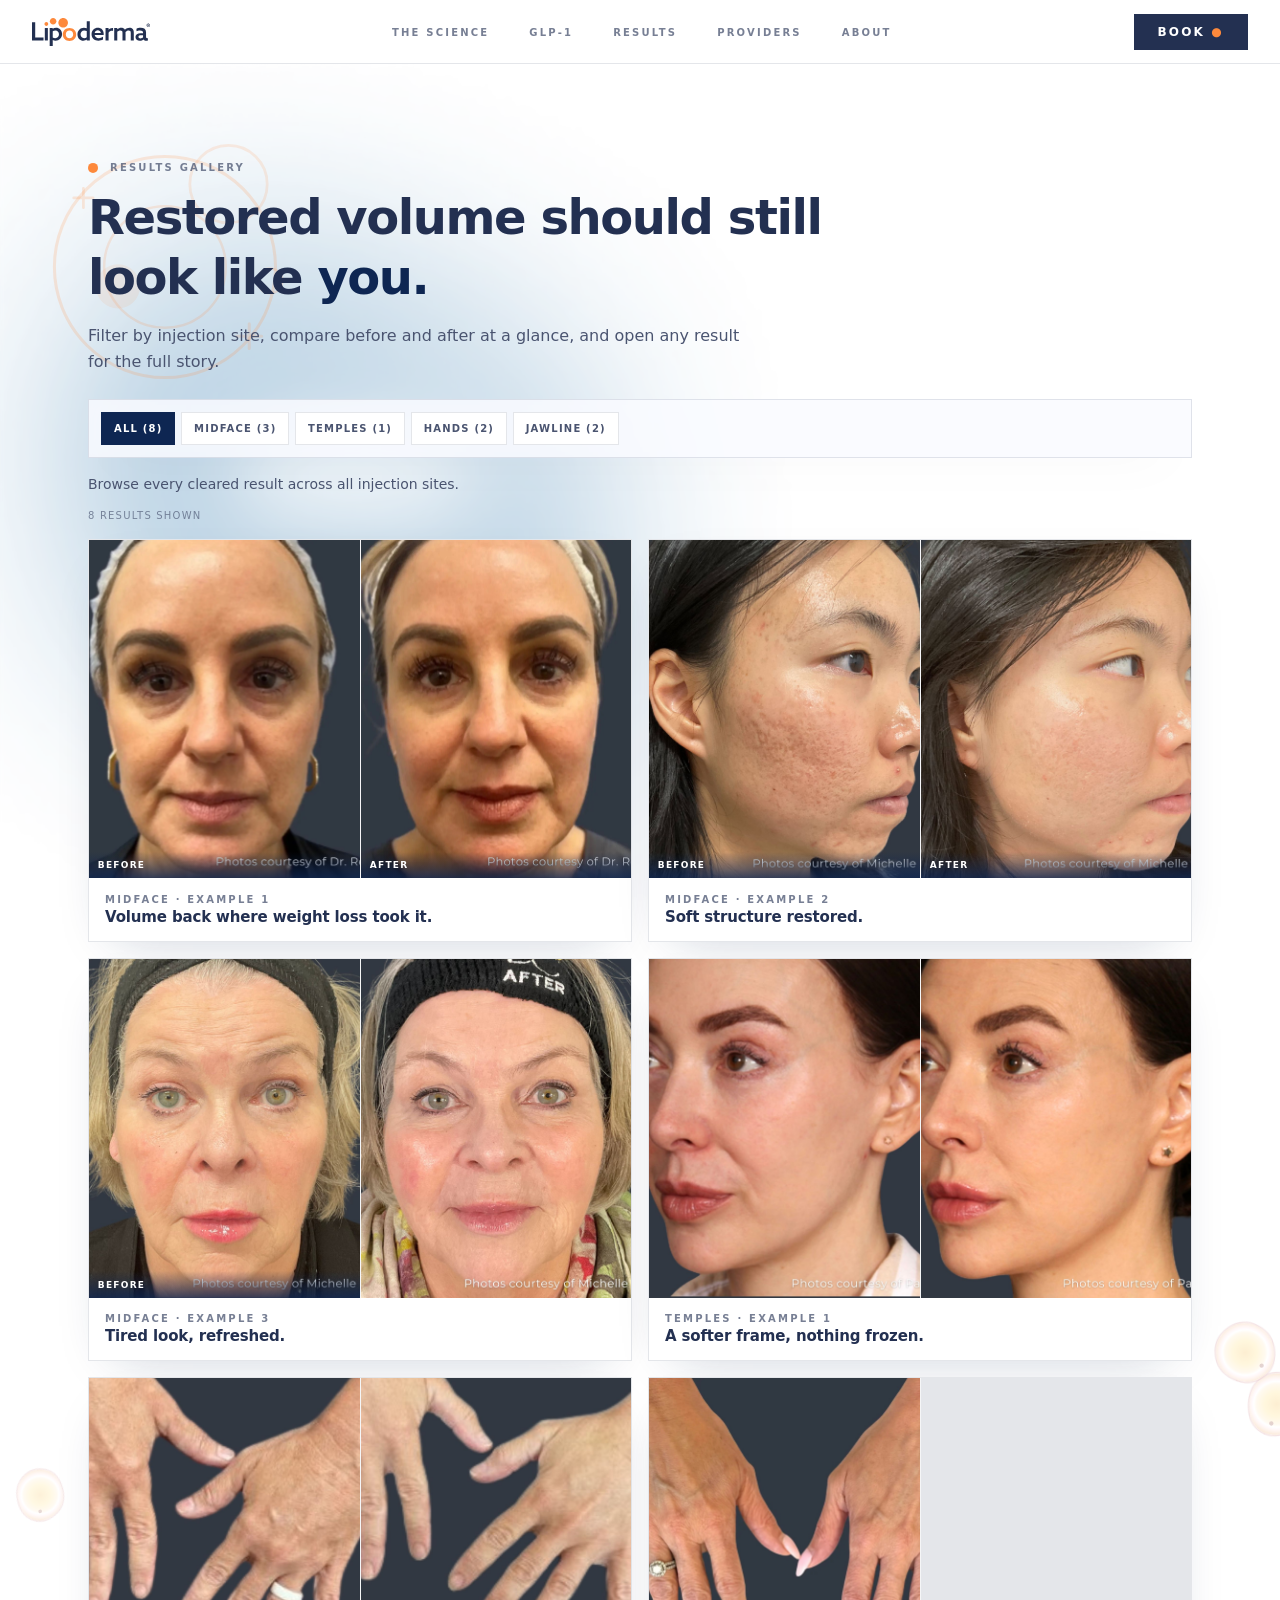
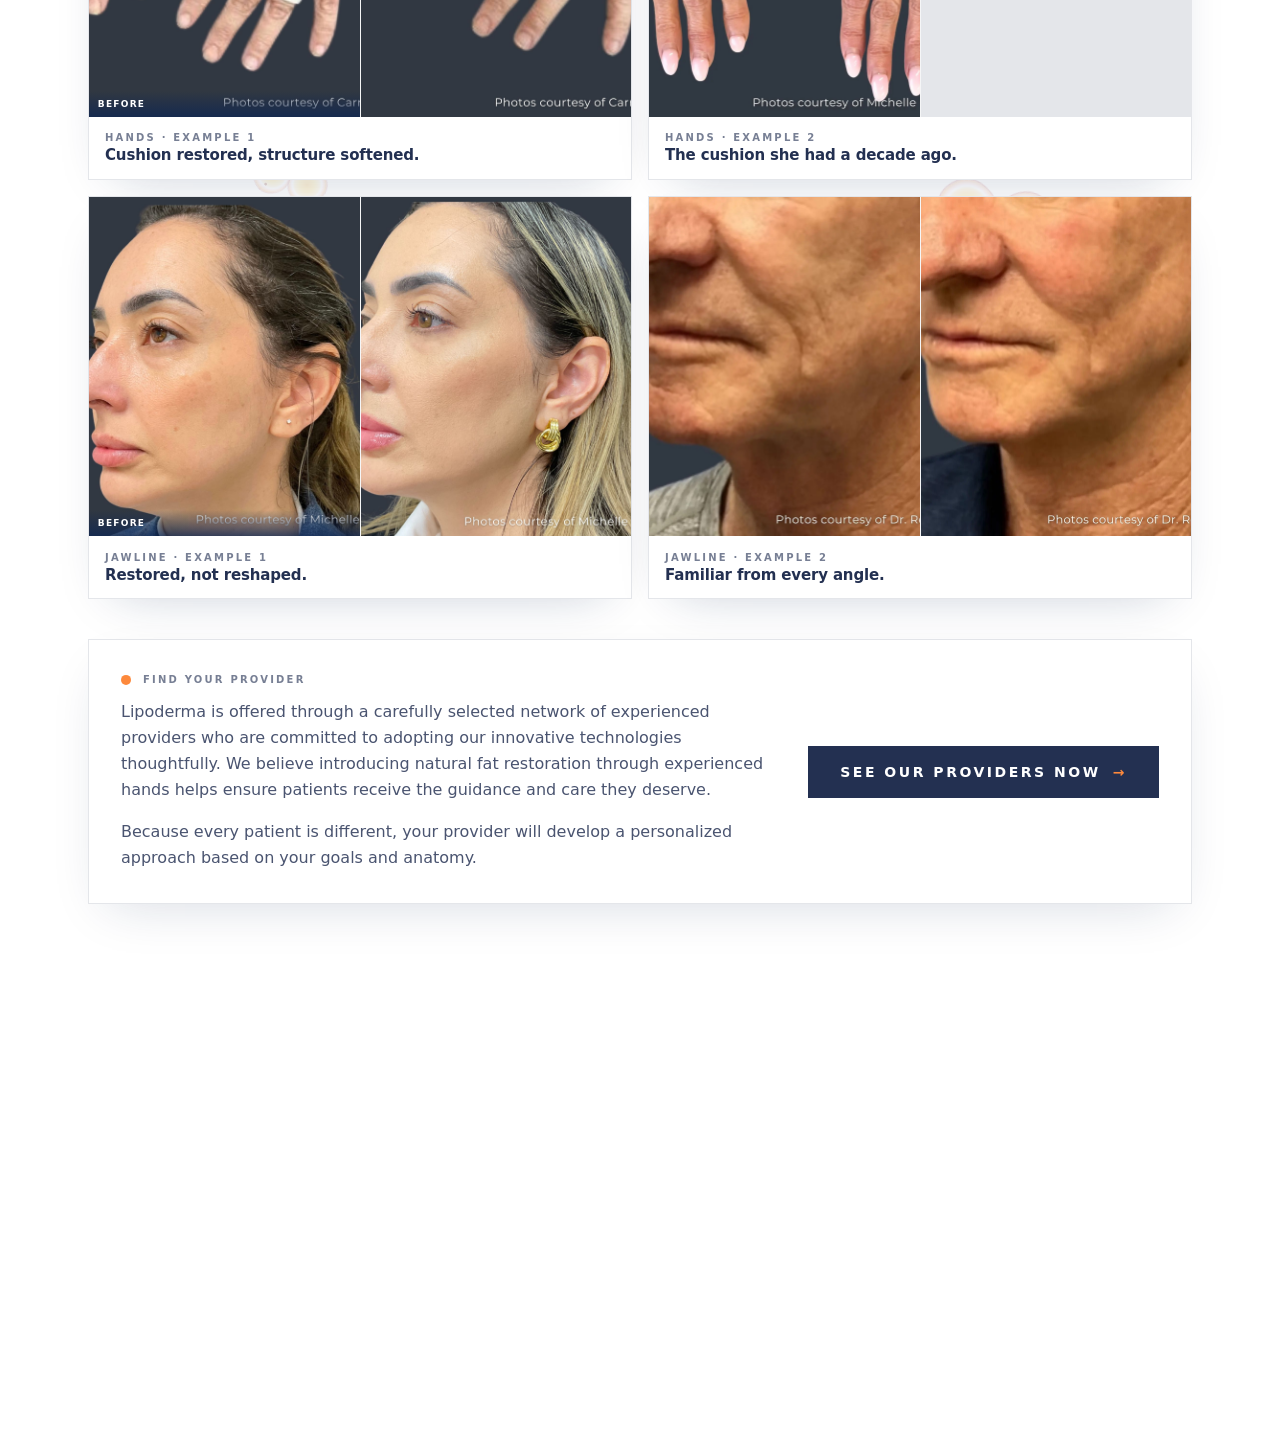
==== gallery/index.html @ d05c1b4a "Unify mobile gallery lightbox with desktop side-by-side compare. Remove leftover single-side selecti" ====
<!DOCTYPE html>
<html lang="en" class="scroll-smooth">

<head>
    <meta charSet="utf-8" />
    <meta name="viewport" content="width=device-width, initial-scale=1, interactive-widget=overlays-content" />
    <link rel="icon" href="../images/favicons/favicon-32.png" sizes="32x32" type="image/png" />
    <link rel="icon" href="../images/favicons/favicon-192.png" sizes="192x192" type="image/png" />
    <link rel="apple-touch-icon" href="../images/favicons/apple-touch-icon.png" />
    <link rel="preload" as="image" href="../images/logos/lipoderma-logo.svg" />
    <link rel="stylesheet" href="../css/styles.css?v=20260703b">
    <title>Lipoderma® Gallery | Natural Volume Restoration</title>
    <meta name="description"
        content="Browse Lipoderma before and after results by injection site—midface, temples, hands, and jawline." />
    <meta property="og:type" content="website" />
    <meta property="og:site_name" content="Lipoderma" />
    <meta property="og:title" content="Lipoderma® Gallery | Natural Volume Restoration" />
    <meta property="og:description"
        content="Browse Lipoderma before and after results by injection site—midface, temples, hands, and jawline." />
    <meta property="og:url" content="https://lipoderma.com/gallery/" />
    <meta property="og:image" content="https://lipoderma.com/images/campaign-loren.png" />
    <meta property="og:image:alt" content="Lipoderma campaign photography—natural facial restoration" />
    <meta name="twitter:card" content="summary_large_image" />
    <meta name="twitter:title" content="Lipoderma® Gallery | Natural Volume Restoration" />
    <meta name="twitter:description"
        content="Browse Lipoderma before and after results by injection site—midface, temples, hands, and jawline." />
    <meta name="twitter:image" content="https://lipoderma.com/images/campaign-loren.png" />
</head>

<body class="antialiased">
    <div class="v2-surface min-h-screen">
        <header class="site-header fixed inset-x-0 top-0 z-50 border-b hairline bg-white/80 backdrop-blur-md">
            <div class="mx-auto flex h-16 max-w-7xl items-center justify-between px-4 md:px-8"><a
                    aria-label="Lipoderma home" href="../"><img alt="Lipoderma by Britecyte" width="118" height="29"
                        src="../images/logos/lipoderma-logo.svg" /></a>
                <nav class="microtype hidden items-center gap-10 md:flex"><a href="../#why"
                        class="transition-colors hover:text-ink">The science</a><a href="../#glp1"
                        class="transition-colors hover:text-ink">GLP-1</a><a href="../#results"
                        class="transition-colors hover:text-ink">Results</a><a href="../#providers"
                        class="transition-colors hover:text-ink">Providers</a><a href="../#about"
                        class="transition-colors hover:text-ink">About</a></nav>
                <div class="flex items-center gap-3"><button type="button" data-scroll-providers
                        class="bg-ink px-6 py-2.5 text-xs font-semibold uppercase tracking-[0.18em] text-white transition-colors hover:bg-bronze">Book<span
                            class="text-flame"> ●</span></button><button type="button"
                        class="flex h-10 w-10 items-center justify-center p-1 text-ink md:hidden"
                        aria-label="Toggle menu" aria-expanded="false" data-menu-toggle><svg width="24" height="24"
                            viewBox="0 0 24 24" fill="none" stroke="currentColor" stroke-width="1.5">
                            <path class="menu-icon-path" d="M4 6h16M4 12h16M4 18h16" />
                        </svg></button></div>
            </div>
            <nav class="microtype site-header-mobile-nav flex flex-col items-center gap-6 border-t hairline bg-white/95 px-4 py-6 backdrop-blur-md md:hidden"
                data-mobile-nav aria-label="Mobile"><a href="../#why" class="transition-colors hover:text-ink">The
                    science</a><a href="../#glp1" class="transition-colors hover:text-ink">GLP-1</a><a href="../#results"
                    class="transition-colors hover:text-ink">Results</a><a href="../#providers"
                    class="transition-colors hover:text-ink">Providers</a><a href="../#about"
                    class="transition-colors hover:text-ink">About</a></nav>
        </header>
        <main class="site-main">
            <section class="gallery-page-section relative overflow-hidden bg-white py-18 md:py-24"><svg aria-hidden="true"
                    class="pointer-events-none absolute z-0 text-flame/[0.18] left-6 top-10 h-[min(46vw,19rem)] w-[min(46vw,19rem)]"
                    viewBox="0 0 220 220" fill="none">
                    <circle cx="102" cy="118" r="80" stroke="currentColor" stroke-width="2.2"></circle>
                    <circle cx="102" cy="118" r="44" stroke="currentColor" stroke-width="1.8" opacity="0.88"></circle>
                    <circle cx="68" cy="132" r="16" fill="currentColor" opacity="0.5"></circle>
                    <circle cx="148" cy="58" r="28" stroke="currentColor" stroke-width="2" opacity="0.78"></circle>
                    <path d="M36 68h14M43 61v14" stroke="currentColor" stroke-width="2" stroke-linecap="round"></path>
                    <path d="M154 168h18M163 159v18" stroke="currentColor" stroke-width="2.2" stroke-linecap="round"
                        opacity="0.9"></path>
                    <circle cx="178" cy="128" r="9" stroke="currentColor" stroke-width="1.8" opacity="0.9"></circle>
                </svg>
                <div class="relative z-[1] mx-auto max-w-6xl px-6">
                    <div class="gallery-page-intro">
                        <div>
                            <p class="microtype mb-3"><span
                                    class="mr-3 inline-block h-2.5 w-2.5 rounded-full bg-flame align-middle"></span>Results
                                gallery</p>
                            <h1 class="font-display text-4xl leading-tight md:text-5xl">Restored volume should still
                                look like <span class="text-bronze-deep">you.</span></h1>
                            <p class="mt-4 max-w-2xl leading-relaxed text-ink-soft">Filter by injection site, compare
                                before and after at a glance, and open any result for the full story.</p>
                        </div>
                    </div>
                    <div data-results-gallery class="results-gallery mt-8" aria-label="Lipoderma results gallery">
                        <p class="microtype text-ink-soft/70">Loading results…</p>
                    </div>
                    <div
                        class="mt-10 grid gap-6 border hairline bg-white p-5 shadow-lift md:grid-cols-[1.15fr_auto] md:items-center md:p-8">
                        <div>
                            <p class="microtype mb-3"><span
                                    class="mr-3 inline-block h-2.5 w-2.5 rounded-full bg-flame align-middle"></span>Find
                                your provider</p>
                            <p class="max-w-2xl leading-relaxed text-ink-soft">Lipoderma is offered through a carefully
                                selected network of experienced providers who are committed to adopting our innovative
                                technologies thoughtfully. We believe introducing natural fat restoration through
                                experienced hands helps ensure patients receive the guidance and care they deserve.</p>
                            <p class="max-w-2xl leading-relaxed text-ink-soft mt-4">Because every patient is different,
                                your provider will develop a personalized approach based on your goals and anatomy.</p>
                        </div>
                        <button type="button" data-scroll-providers
                            class="group w-full bg-ink px-8 py-4 text-center text-sm font-semibold uppercase tracking-[0.18em] text-white transition-colors hover:bg-bronze md:w-auto md:whitespace-nowrap">See
                            our providers now<span
                                class="ml-3 inline-block text-flame transition-transform duration-300 group-hover:translate-x-1">→</span></button>
                    </div>
                </div>
            </section>
        </main>
        <footer class="relative border-t hairline bg-white pb-14 pt-18">
            <div class="footer-shell mx-auto max-w-6xl px-6">
                <div class="footer-intro">
                    <p class="footer-headline font-display text-2xl md:text-3xl">The right result is personal.</p>
                    <div class="footer-intro-sub">
                        <p class="footer-headline-accent font-display text-2xl text-bronze-deep md:text-3xl">Connect with a provider today.</p>
                        <p class="microtype footer-tagline">An injectable adipose matrix by Britecyte. Fat for fat—nothing synthetic about it.</p>
                    </div>
                </div>
                <div class="footer-meta">
                    <div class="footer-meta-col">
                        <img alt="Lipoderma by Britecyte" loading="lazy" width="118" height="29" class="h-7 w-auto"
                            src="../images/logos/lipoderma-logo.svg" />
                        <div class="footer-meta-link-groups">
                            <div class="footer-meta-links">
                                <p class="microtype">For patients</p>
                                <a href="https://lipoderma.com" class="footer-meta-link">lipoderma.com</a>
                            </div>
                            <div class="footer-meta-links">
                                <p class="microtype">For clinicians</p>
                                <a href="https://launchpad.lipoderma.com"
                                    class="footer-meta-link">launchpad.lipoderma.com</a>
                            </div>
                        </div>
                    </div>
                    <div class="footer-meta-col">
                        <a href="https://britecyte.com" class="inline-block transition-opacity hover:opacity-80"
                            aria-label="Britecyte"><img alt="Britecyte" loading="lazy" width="1593" height="509"
                                class="h-7 w-auto md:h-8" src="../images/logos/britecyte-logo.png" /></a>
                        <div class="footer-meta-link-groups">
                            <div class="footer-meta-links">
                                <p class="microtype">Our company</p>
                                <a href="https://britecyte.com" class="footer-meta-link">britecyte.com</a>
                            </div>
                        </div>
                    </div>
                    <div class="footer-meta-col">
                        <div class="flex h-7 items-center md:h-8">
                            <p class="font-display text-xl text-ink">Explore</p>
                        </div>
                        <div class="footer-meta-link-groups">
                            <div class="footer-meta-links">
                                <a href="../" class="footer-meta-link">Home</a>
                                <a href="../science/" class="footer-meta-link">The science</a>
                                <a href="../gallery/" class="footer-meta-link">Gallery</a>
                                <a href="../#providers" class="footer-meta-link">Providers</a>
                                <a href="../#about" class="footer-meta-link">About</a>
                            </div>
                        </div>
                    </div>
                </div>
            </div>
        </footer>
    </div>
    <script type="module" src="../js/main.js?v=20260703b"></script>
</body>

</html>
---- css/styles.css ----
@font-face {
    font-family: Plus Jakarta Sans;
    font-style: normal;
    font-weight: 200 800;
    font-display: swap;
    src: url(../fonts/0b1dc8ddaa74ba49-s.0e__wj8580tc5.woff2) format("woff2");
    unicode-range: U+460-52F, U+1C80-1C8A, U+20B4, U+2DE0-2DFF, U+A640-A69F, U+FE2E-FE2F
}

@font-face {
    font-family: Plus Jakarta Sans;
    font-style: normal;
    font-weight: 200 800;
    font-display: swap;
    src: url(../fonts/e629b5bc06499d58-s.10u7vx61f1ie7.woff2) format("woff2");
    unicode-range: U+102-103, U+110-111, U+128-129, U+168-169, U+1A0-1A1, U+1AF-1B0, U+300-301, U+303-304, U+308-309, U+323, U+329, U+1EA0-1EF9, U+20AB
}

@font-face {
    font-family: Plus Jakarta Sans;
    font-style: normal;
    font-weight: 200 800;
    font-display: swap;
    src: url(../fonts/1a099d89ee94ee96-s.35a5cae5tspm2.woff2) format("woff2");
    unicode-range: U+100-2BA, U+2BD-2C5, U+2C7-2CC, U+2CE-2D7, U+2DD-2FF, U+304, U+308, U+329, U+1D00-1DBF, U+1E00-1E9F, U+1EF2-1EFF, U+2020, U+20A0-20AB, U+20AD-20C0, U+2113, U+2C60-2C7F, U+A720-A7FF
}

@font-face {
    font-family: Plus Jakarta Sans;
    font-style: normal;
    font-weight: 200 800;
    font-display: swap;
    src: url(../fonts/fba5a26ea33df6a3-s.p.18rizl4rsrl42.woff2) format("woff2");
    unicode-range: U+??, U+131, U+152-153, U+2BB-2BC, U+2C6, U+2DA, U+2DC, U+304, U+308, U+329, U+2000-206F, U+20AC, U+2122, U+2191, U+2193, U+2212, U+2215, U+FEFF, U+FFFD
}

@font-face {
    font-family: Plus Jakarta Sans Fallback;
    src: local(Arial);
    ascent-override: 98.88%;
    descent-override: 21.15%;
    line-gap-override: 0.0%;
    size-adjust: 104.98%
}

.plus_jakarta_sans_6cbc0d5f-module__dx4leq__className {
    font-family: Plus Jakarta Sans, Plus Jakarta Sans Fallback;
    font-style: normal
}

.plus_jakarta_sans_6cbc0d5f-module__dx4leq__variable {
    --font-jakarta: "Plus Jakarta Sans", "Plus Jakarta Sans Fallback"
}

@layer properties {
    @supports (((-webkit-hyphens:none)) and (not (margin-trim:inline))) or ((-moz-orient:inline) and (not (color:rgb(from red r g b)))) {

        *,
        ::backdrop,
        :after,
        :before {
            --tw-translate-x: 0;
            --tw-translate-y: 0;
            --tw-translate-z: 0;
            --tw-rotate-x: initial;
            --tw-rotate-y: initial;
            --tw-rotate-z: initial;
            --tw-skew-x: initial;
            --tw-skew-y: initial;
            --tw-divide-y-reverse: 0;
            --tw-border-style: solid;
            --tw-gradient-position: initial;
            --tw-gradient-from: #0000;
            --tw-gradient-via: #0000;
            --tw-gradient-to: #0000;
            --tw-gradient-stops: initial;
            --tw-gradient-via-stops: initial;
            --tw-gradient-from-position: 0%;
            --tw-gradient-via-position: 50%;
            --tw-gradient-to-position: 100%;
            --tw-leading: initial;
            --tw-font-weight: initial;
            --tw-tracking: initial;
            --tw-shadow: 0 0 #0000;
            --tw-shadow-color: initial;
            --tw-shadow-alpha: 100%;
            --tw-inset-shadow: 0 0 #0000;
            --tw-inset-shadow-color: initial;
            --tw-inset-shadow-alpha: 100%;
            --tw-ring-color: initial;
            --tw-ring-shadow: 0 0 #0000;
            --tw-inset-ring-color: initial;
            --tw-inset-ring-shadow: 0 0 #0000;
            --tw-ring-inset: initial;
            --tw-ring-offset-width: 0px;
            --tw-ring-offset-color: #fff;
            --tw-ring-offset-shadow: 0 0 #0000;
            --tw-blur: initial;
            --tw-brightness: initial;
            --tw-contrast: initial;
            --tw-grayscale: initial;
            --tw-hue-rotate: initial;
            --tw-invert: initial;
            --tw-opacity: initial;
            --tw-saturate: initial;
            --tw-sepia: initial;
            --tw-drop-shadow: initial;
            --tw-drop-shadow-color: initial;
            --tw-drop-shadow-alpha: 100%;
            --tw-drop-shadow-size: initial;
            --tw-backdrop-blur: initial;
            --tw-backdrop-brightness: initial;
            --tw-backdrop-contrast: initial;
            --tw-backdrop-grayscale: initial;
            --tw-backdrop-hue-rotate: initial;
            --tw-backdrop-invert: initial;
            --tw-backdrop-opacity: initial;
            --tw-backdrop-saturate: initial;
            --tw-backdrop-sepia: initial;
            --tw-duration: initial
        }
    }
}

@layer theme {

    :host,
    :root {
        --font-sans: var(--font-jakarta);
        --font-mono: ui-monospace, SFMono-Regular, Menlo, Monaco, Consolas, "Liberation Mono", "Courier New", monospace;
        --color-black: #000;
        --color-white: #fff;
        --spacing: .25rem;
        --container-xs: 20rem;
        --container-sm: 24rem;
        --container-md: 28rem;
        --container-xl: 36rem;
        --container-2xl: 42rem;
        --container-3xl: 48rem;
        --container-4xl: 56rem;
        --container-6xl: 72rem;
        --container-7xl: 80rem;
        --text-xs: .75rem;
        --text-xs--line-height: calc(1 / .75);
        --text-sm: .875rem;
        --text-sm--line-height: calc(1.25 / .875);
        --text-base: 1rem;
        --text-base--line-height: calc(1.5 / 1);
        --text-lg: 1.125rem;
        --text-lg--line-height: calc(1.75 / 1.125);
        --text-xl: 1.25rem;
        --text-xl--line-height: calc(1.75 / 1.25);
        --text-2xl: 1.5rem;
        --text-2xl--line-height: calc(2 / 1.5);
        --text-3xl: 1.875rem;
        --text-3xl--line-height: calc(2.25 / 1.875);
        --text-4xl: 2.25rem;
        --text-4xl--line-height: calc(2.5 / 2.25);
        --text-5xl: 3rem;
        --text-5xl--line-height: 1;
        --font-weight-medium: 500;
        --font-weight-semibold: 600;
        --tracking-normal: 0em;
        --leading-tight: 1.25;
        --leading-snug: 1.375;
        --leading-relaxed: 1.625;
        --blur-md: 12px;
        --default-transition-duration: .15s;
        --default-transition-timing-function: cubic-bezier(.4, 0, .2, 1);
        --default-font-family: var(--font-sans);
        --default-mono-font-family: var(--font-mono);
        --color-ink: #233051;
        --color-ink-soft: #4a5470;
        --color-ivory: #fff;
        --color-cream: #f9fbff;
        --color-sand: #e1e7ff;
        --color-bronze: #1e448c;
        --color-bronze-deep: #0e2652;
        --color-blush: #dbf0ff;
        --color-flame: #fd893c;
        --font-display: var(--font-jakarta)
    }
}

@layer base {

    *,
    ::backdrop,
    :after,
    :before {
        box-sizing: border-box;
        border: 0 solid;
        margin: 0;
        padding: 0
    }

    ::file-selector-button {
        box-sizing: border-box;
        border: 0 solid;
        margin: 0;
        padding: 0
    }

    :host,
    html {
        -webkit-text-size-adjust: 100%;
        tab-size: 4;
        line-height: 1.5;
        font-family: var(--default-font-family, ui-sans-serif, system-ui, sans-serif, "Apple Color Emoji", "Segoe UI Emoji", "Segoe UI Symbol", "Noto Color Emoji");
        font-feature-settings: var(--default-font-feature-settings, normal);
        font-variation-settings: var(--default-font-variation-settings, normal);
        -webkit-tap-highlight-color: transparent
    }

    hr {
        height: 0;
        color: inherit;
        border-top-width: 1px
    }

    abbr:where([title]) {
        -webkit-text-decoration: underline dotted;
        text-decoration: underline dotted
    }

    h1,
    h2,
    h3,
    h4,
    h5,
    h6 {
        font-size: inherit;
        font-weight: inherit
    }

    a {
        color: inherit;
        -webkit-text-decoration: inherit;
        -webkit-text-decoration: inherit;
        -webkit-text-decoration: inherit;
        -webkit-text-decoration: inherit;
        text-decoration: inherit
    }

    b,
    strong {
        font-weight: bolder
    }

    code,
    kbd,
    pre,
    samp {
        font-family: var(--default-mono-font-family, ui-monospace, SFMono-Regular, Menlo, Monaco, Consolas, "Liberation Mono", "Courier New", monospace);
        font-feature-settings: var(--default-mono-font-feature-settings, normal);
        font-variation-settings: var(--default-mono-font-variation-settings, normal);
        font-size: 1em
    }

    small {
        font-size: 80%
    }

    sub,
    sup {
        vertical-align: baseline;
        font-size: 75%;
        line-height: 0;
        position: relative
    }

    sub {
        bottom: -.25em
    }

    sup {
        top: -.5em
    }

    table {
        text-indent: 0;
        border-color: inherit;
        border-collapse: collapse
    }

    :-moz-focusring {
        outline: auto
    }

    progress {
        vertical-align: baseline
    }

    summary {
        display: list-item
    }

    menu,
    ol,
    ul {
        list-style: none
    }

    audio,
    canvas,
    embed,
    iframe,
    img,
    object,
    svg,
    video {
        display: block
    }

    img,
    video {
        max-width: 100%;
        height: auto
    }

    button,
    input,
    optgroup,
    select,
    textarea {
        font: inherit;
        font-feature-settings: inherit;
        font-variation-settings: inherit;
        letter-spacing: inherit;
        color: inherit;
        opacity: 1;
        background-color: #0000;
        border-radius: 0
    }

    ::file-selector-button {
        font: inherit;
        font-feature-settings: inherit;
        font-variation-settings: inherit;
        letter-spacing: inherit;
        color: inherit;
        opacity: 1;
        background-color: #0000;
        border-radius: 0
    }

    :where(select:is([multiple], [size])) optgroup {
        font-weight: bolder
    }

    :where(select:is([multiple], [size])) optgroup option {
        padding-inline-start: 20px
    }

    ::file-selector-button {
        margin-inline-end: 4px
    }

    ::placeholder {
        opacity: 1
    }

    @supports (not ((-webkit-appearance:-apple-pay-button))) or (contain-intrinsic-size:1px) {
        ::placeholder {
            color: currentColor
        }

        @supports (color:color-mix(in lab, red, red)) {
            ::placeholder {
                color: color-mix(in oklab, currentcolor 50%, transparent)
            }
        }
    }

    textarea {
        resize: vertical
    }

    ::-webkit-search-decoration {
        -webkit-appearance: none
    }

    ::-webkit-date-and-time-value {
        min-height: 1lh;
        text-align: inherit
    }

    ::-webkit-datetime-edit {
        display: inline-flex
    }

    ::-webkit-datetime-edit-fields-wrapper {
        padding: 0
    }

    ::-webkit-datetime-edit {
        padding-block: 0
    }

    ::-webkit-datetime-edit-year-field {
        padding-block: 0
    }

    ::-webkit-datetime-edit-month-field {
        padding-block: 0
    }

    ::-webkit-datetime-edit-day-field {
        padding-block: 0
    }

    ::-webkit-datetime-edit-hour-field {
        padding-block: 0
    }

    ::-webkit-datetime-edit-minute-field {
        padding-block: 0
    }

    ::-webkit-datetime-edit-second-field {
        padding-block: 0
    }

    ::-webkit-datetime-edit-millisecond-field {
        padding-block: 0
    }

    ::-webkit-datetime-edit-meridiem-field {
        padding-block: 0
    }

    ::-webkit-calendar-picker-indicator {
        line-height: 1
    }

    :-moz-ui-invalid {
        box-shadow: none
    }

    button,
    input:where([type=button], [type=reset], [type=submit]) {
        appearance: button
    }

    ::file-selector-button {
        appearance: button
    }

    ::-webkit-inner-spin-button {
        height: auto
    }

    ::-webkit-outer-spin-button {
        height: auto
    }

    [hidden]:where(:not([hidden=until-found])) {
        display: none !important
    }
}

@layer components;

@layer utilities {
    .pointer-events-none {
        pointer-events: none
    }

    .visible {
        visibility: visible
    }

    .sr-only {
        clip-path: inset(50%);
        white-space: nowrap;
        border-width: 0;
        width: 1px;
        height: 1px;
        margin: -1px;
        padding: 0;
        position: absolute;
        overflow: hidden
    }

    .absolute {
        position: absolute
    }

    .fixed {
        position: fixed
    }

    .relative {
        position: relative
    }

    .static {
        position: static
    }

    .sticky {
        position: sticky
    }

    .inset-0 {
        inset: 0
    }

    .inset-x-0 {
        inset-inline: 0
    }

    .-top-3 {
        top: calc(var(--spacing) * -3)
    }

    .top-0 {
        top: 0
    }

    .top-10 {
        top: calc(var(--spacing) * 10)
    }

    .top-\[calc\(100\%\+0\.35rem\)\] {
        top: calc(100% + .35rem)
    }

    .right-0 {
        right: 0
    }

    .right-6 {
        right: calc(var(--spacing) * 6)
    }

    .bottom-6 {
        bottom: calc(var(--spacing) * 6)
    }

    .bottom-10 {
        bottom: calc(var(--spacing) * 10)
    }

    .left-0 {
        left: 0
    }

    .left-6 {
        left: calc(var(--spacing) * 6)
    }

    .isolate {
        isolation: isolate
    }

    .z-0 {
        z-index: 0
    }

    .z-10 {
        z-index: 10
    }

    .z-20 {
        z-index: 20
    }

    .z-50 {
        z-index: 50
    }

    .z-\[1\] {
        z-index: 1
    }

    .z-\[100\] {
        z-index: 100
    }

    .mx-auto {
        margin-inline: auto
    }

    .-mt-14 {
        margin-top: calc(var(--spacing) * -14)
    }

    .mt-1 {
        margin-top: var(--spacing)
    }

    .mt-2 {
        margin-top: calc(var(--spacing) * 2)
    }

    .mt-2\.5 {
        margin-top: calc(var(--spacing) * 2.5)
    }

    .mt-3 {
        margin-top: calc(var(--spacing) * 3)
    }

    .mt-4 {
        margin-top: calc(var(--spacing) * 4)
    }

    .mt-5 {
        margin-top: calc(var(--spacing) * 5)
    }

    .mt-6 {
        margin-top: calc(var(--spacing) * 6)
    }

    .mt-7 {
        margin-top: calc(var(--spacing) * 7)
    }

    .mt-8 {
        margin-top: calc(var(--spacing) * 8)
    }

    .mt-10 {
        margin-top: calc(var(--spacing) * 10)
    }

    .mt-12 {
        margin-top: calc(var(--spacing) * 12)
    }

    .mr-2 {
        margin-right: calc(var(--spacing) * 2)
    }

    .mr-3 {
        margin-right: calc(var(--spacing) * 3)
    }

    .mb-3 {
        margin-bottom: calc(var(--spacing) * 3)
    }

    .mb-4 {
        margin-bottom: calc(var(--spacing) * 4)
    }

    .mb-8 {
        margin-bottom: calc(var(--spacing) * 8)
    }

    .mb-10 {
        margin-bottom: calc(var(--spacing) * 10)
    }

    .mb-14 {
        margin-bottom: calc(var(--spacing) * 14)
    }

    .ml-3 {
        margin-left: calc(var(--spacing) * 3)
    }

    .block {
        display: block
    }

    .flex {
        display: flex
    }

    .grid {
        display: grid
    }

    .hidden {
        display: none
    }

    .inline-block {
        display: inline-block
    }

    .inline-flex {
        display: inline-flex
    }

    .aspect-\[3\/4\] {
        aspect-ratio: 3/4
    }

    .aspect-\[4\/5\] {
        aspect-ratio: 4/5
    }

    .h-1\.5 {
        height: calc(var(--spacing) * 1.5)
    }

    .h-2 {
        height: calc(var(--spacing) * 2)
    }

    .h-2\.5 {
        height: calc(var(--spacing) * 2.5)
    }

    .h-7 {
        height: calc(var(--spacing) * 7)
    }

    .h-10 {
        height: calc(var(--spacing) * 10)
    }

    .h-16 {
        height: calc(var(--spacing) * 16)
    }

    .h-\[34rem\] {
        height: 34rem
    }

    .h-\[min\(34rem\,calc\(100svh-7\.5rem\)\)\] {
        height: min(34rem, 100svh - 7.5rem)
    }

    .h-\[min\(46vw\,19rem\)\] {
        height: min(46vw, 19rem)
    }

    .h-full {
        height: 100%
    }

    .h-px {
        height: 1px
    }

    .max-h-\[min\(52svh\,24rem\)\] {
        max-height: min(52svh, 24rem)
    }

    .max-h-full {
        max-height: 100%
    }

    .min-h-0 {
        min-height: 0
    }

    .min-h-screen {
        min-height: 100vh
    }

    .w-2 {
        width: calc(var(--spacing) * 2)
    }

    .w-2\.5 {
        width: calc(var(--spacing) * 2.5)
    }

    .w-5 {
        width: calc(var(--spacing) * 5)
    }

    .w-7 {
        width: calc(var(--spacing) * 7)
    }

    .w-10 {
        width: calc(var(--spacing) * 10)
    }

    .w-\[min\(46vw\,19rem\)\] {
        width: min(46vw, 19rem)
    }

    .w-auto {
        width: auto
    }

    .w-full {
        width: 100%
    }

    .max-w-2xl {
        max-width: var(--container-2xl)
    }

    .max-w-3xl {
        max-width: var(--container-3xl)
    }

    .max-w-4xl {
        max-width: var(--container-4xl)
    }

    .max-w-6xl {
        max-width: var(--container-6xl)
    }

    .max-w-7xl {
        max-width: var(--container-7xl)
    }

    .max-w-md {
        max-width: var(--container-md)
    }

    .max-w-sm {
        max-width: var(--container-sm)
    }

    .max-w-xl {
        max-width: var(--container-xl)
    }

    .max-w-xs {
        max-width: var(--container-xs)
    }

    .flex-1 {
        flex: 1
    }

    .shrink-0 {
        flex-shrink: 0
    }

    .-translate-y-full {
        --tw-translate-y: -100%;
        translate: var(--tw-translate-x) var(--tw-translate-y)
    }

    .transform {
        transform: var(--tw-rotate-x, ) var(--tw-rotate-y, ) var(--tw-rotate-z, ) var(--tw-skew-x, ) var(--tw-skew-y, )
    }

    .cursor-pointer {
        cursor: pointer
    }

    .resize {
        resize: both
    }

    .list-none {
        list-style-type: none
    }

    .flex-col {
        flex-direction: column
    }

    .flex-wrap {
        flex-wrap: wrap
    }

    .items-center {
        align-items: center
    }

    .items-end {
        align-items: flex-end
    }

    .justify-between {
        justify-content: space-between
    }

    .justify-center {
        justify-content: center
    }

    .gap-1\.5 {
        gap: calc(var(--spacing) * 1.5)
    }

    .gap-2 {
        gap: calc(var(--spacing) * 2)
    }

    .gap-2\.5 {
        gap: calc(var(--spacing) * 2.5)
    }

    .gap-3 {
        gap: calc(var(--spacing) * 3)
    }

    .gap-4 {
        gap: calc(var(--spacing) * 4)
    }

    .gap-6 {
        gap: calc(var(--spacing) * 6)
    }

    .gap-8 {
        gap: calc(var(--spacing) * 8)
    }

    .gap-10 {
        gap: calc(var(--spacing) * 10)
    }

    :where(.divide-y>:not(:last-child)) {
        --tw-divide-y-reverse: 0;
        border-bottom-style: var(--tw-border-style);
        border-top-style: var(--tw-border-style);
        border-top-width: calc(1px * var(--tw-divide-y-reverse));
        border-bottom-width: calc(1px * calc(1 - var(--tw-divide-y-reverse)))
    }

    :where(.divide-ink\/8>:not(:last-child)) {
        border-color: #23305114
    }

    @supports (color:color-mix(in lab, red, red)) {
        :where(.divide-ink\/8>:not(:last-child)) {
            border-color: color-mix(in oklab, var(--color-ink) 8%, transparent)
        }
    }

    .self-end {
        align-self: flex-end
    }

    .self-start {
        align-self: flex-start
    }

    .overflow-hidden {
        overflow: hidden
    }

    .overflow-x-clip {
        overflow-x: clip
    }

    .overflow-y-auto {
        overflow-y: auto
    }

    .scroll-smooth {
        scroll-behavior: smooth
    }

    .rounded-full {
        border-radius: 3.40282e38px
    }

    .border {
        border-style: var(--tw-border-style);
        border-width: 1px
    }

    .border-t {
        border-top-style: var(--tw-border-style);
        border-top-width: 1px
    }

    .border-b {
        border-bottom-style: var(--tw-border-style);
        border-bottom-width: 1px
    }

    .border-ink {
        border-color: var(--color-ink)
    }

    .border-ink\/15 {
        border-color: #23305126
    }

    @supports (color:color-mix(in lab, red, red)) {
        .border-ink\/15 {
            border-color: color-mix(in oklab, var(--color-ink) 15%, transparent)
        }
    }

    .border-ink\/20 {
        border-color: #23305133
    }

    @supports (color:color-mix(in lab, red, red)) {
        .border-ink\/20 {
            border-color: color-mix(in oklab, var(--color-ink) 20%, transparent)
        }
    }

    .border-ink\/30 {
        border-color: #2330514d
    }

    @supports (color:color-mix(in lab, red, red)) {
        .border-ink\/30 {
            border-color: color-mix(in oklab, var(--color-ink) 30%, transparent)
        }
    }

    .border-white\/30 {
        border-color: #ffffff4d
    }

    @supports (color:color-mix(in lab, red, red)) {
        .border-white\/30 {
            border-color: color-mix(in oklab, var(--color-white) 30%, transparent)
        }
    }

    .bg-cream {
        background-color: var(--color-cream)
    }

    .bg-current {
        background-color: currentColor
    }

    .bg-flame {
        background-color: var(--color-flame)
    }

    .bg-ink {
        background-color: var(--color-ink)
    }

    .bg-sand {
        background-color: var(--color-sand)
    }

    .bg-sand\/50 {
        background-color: #e1e7ff80
    }

    @supports (color:color-mix(in lab, red, red)) {
        .bg-sand\/50 {
            background-color: color-mix(in oklab, var(--color-sand) 50%, transparent)
        }
    }

    .bg-white {
        background-color: var(--color-white)
    }

    .bg-white\/80 {
        background-color: #fffc
    }

    @supports (color:color-mix(in lab, red, red)) {
        .bg-white\/80 {
            background-color: color-mix(in oklab, var(--color-white) 80%, transparent)
        }
    }

    .bg-white\/90 {
        background-color: #ffffffe6
    }

    @supports (color:color-mix(in lab, red, red)) {
        .bg-white\/90 {
            background-color: color-mix(in oklab, var(--color-white) 90%, transparent)
        }
    }

    .bg-white\/95 {
        background-color: #fffffff2
    }

    @supports (color:color-mix(in lab, red, red)) {
        .bg-white\/95 {
            background-color: color-mix(in oklab, var(--color-white) 95%, transparent)
        }
    }

    .bg-gradient-to-t {
        --tw-gradient-position: to top in oklab;
        background-image: linear-gradient(var(--tw-gradient-stops))
    }

    .from-ink\/85 {
        --tw-gradient-from: #233051d9
    }

    @supports (color:color-mix(in lab, red, red)) {
        .from-ink\/85 {
            --tw-gradient-from: color-mix(in oklab, var(--color-ink) 85%, transparent)
        }
    }

    .from-ink\/85 {
        --tw-gradient-stops: var(--tw-gradient-via-stops, var(--tw-gradient-position), var(--tw-gradient-from) var(--tw-gradient-from-position), var(--tw-gradient-to) var(--tw-gradient-to-position))
    }

    .via-ink\/75 {
        --tw-gradient-via: #233051bf
    }

    @supports (color:color-mix(in lab, red, red)) {
        .via-ink\/75 {
            --tw-gradient-via: color-mix(in oklab, var(--color-ink) 75%, transparent)
        }
    }

    .via-ink\/75 {
        --tw-gradient-via-stops: var(--tw-gradient-position), var(--tw-gradient-from) var(--tw-gradient-from-position), var(--tw-gradient-via) var(--tw-gradient-via-position), var(--tw-gradient-to) var(--tw-gradient-to-position);
        --tw-gradient-stops: var(--tw-gradient-via-stops)
    }

    .to-ink\/60 {
        --tw-gradient-to: #23305199
    }

    @supports (color:color-mix(in lab, red, red)) {
        .to-ink\/60 {
            --tw-gradient-to: color-mix(in oklab, var(--color-ink) 60%, transparent)
        }
    }

    .to-ink\/60 {
        --tw-gradient-stops: var(--tw-gradient-via-stops, var(--tw-gradient-position), var(--tw-gradient-from) var(--tw-gradient-from-position), var(--tw-gradient-to) var(--tw-gradient-to-position))
    }

    .p-1 {
        padding: var(--spacing)
    }

    .p-3 {
        padding: calc(var(--spacing) * 3)
    }

    .p-4 {
        padding: calc(var(--spacing) * 4)
    }

    .p-5 {
        padding: calc(var(--spacing) * 5)
    }

    .p-6 {
        padding: calc(var(--spacing) * 6)
    }

    .p-8 {
        padding: calc(var(--spacing) * 8)
    }

    .px-1 {
        padding-inline: var(--spacing)
    }

    .px-3 {
        padding-inline: calc(var(--spacing) * 3)
    }

    .px-4 {
        padding-inline: calc(var(--spacing) * 4)
    }

    .px-6 {
        padding-inline: calc(var(--spacing) * 6)
    }

    .px-8 {
        padding-inline: calc(var(--spacing) * 8)
    }

    .px-12 {
        padding-inline: calc(var(--spacing) * 12)
    }

    .py-0 {
        padding-block: 0
    }

    .py-1\.5 {
        padding-block: calc(var(--spacing) * 1.5)
    }

    .py-2 {
        padding-block: calc(var(--spacing) * 2)
    }

    .py-2\.5 {
        padding-block: calc(var(--spacing) * 2.5)
    }

    .py-3 {
        padding-block: calc(var(--spacing) * 3)
    }

    .py-3\.5 {
        padding-block: calc(var(--spacing) * 3.5)
    }

    .py-4 {
        padding-block: calc(var(--spacing) * 4)
    }

    .py-5 {
        padding-block: calc(var(--spacing) * 5)
    }

    .py-6 {
        padding-block: calc(var(--spacing) * 6)
    }

    .py-8 {
        padding-block: calc(var(--spacing) * 8)
    }

    .py-16 {
        padding-block: calc(var(--spacing) * 16)
    }

    .py-18 {
        padding-block: calc(var(--spacing) * 18)
    }

    .py-24 {
        padding-block: calc(var(--spacing) * 24)
    }

    .pt-3 {
        padding-top: calc(var(--spacing) * 3)
    }

    .pt-4 {
        padding-top: calc(var(--spacing) * 4)
    }

    .pt-5 {
        padding-top: calc(var(--spacing) * 5)
    }

    .pt-18 {
        padding-top: calc(var(--spacing) * 18)
    }

    .pt-24 {
        padding-top: calc(var(--spacing) * 24)
    }

    .pb-0\.5 {
        padding-bottom: calc(var(--spacing) * .5)
    }

    .pb-1 {
        padding-bottom: var(--spacing)
    }

    .pb-4 {
        padding-bottom: calc(var(--spacing) * 4)
    }

    .pb-14 {
        padding-bottom: calc(var(--spacing) * 14)
    }

    .pb-20 {
        padding-bottom: calc(var(--spacing) * 20)
    }

    .text-center {
        text-align: center
    }

    .text-left {
        text-align: left
    }

    .align-middle {
        vertical-align: middle
    }

    .font-display {
        font-family: var(--font-display)
    }

    .text-2xl {
        font-size: var(--text-2xl);
        line-height: var(--tw-leading, var(--text-2xl--line-height))
    }

    .text-4xl {
        font-size: var(--text-4xl);
        line-height: var(--tw-leading, var(--text-4xl--line-height))
    }

    .text-base {
        font-size: var(--text-base);
        line-height: var(--tw-leading, var(--text-base--line-height))
    }

    .text-lg {
        font-size: var(--text-lg);
        line-height: var(--tw-leading, var(--text-lg--line-height))
    }

    .text-sm {
        font-size: var(--text-sm);
        line-height: var(--tw-leading, var(--text-sm--line-height))
    }

    .text-xl {
        font-size: var(--text-xl);
        line-height: var(--tw-leading, var(--text-xl--line-height))
    }

    .text-xs {
        font-size: var(--text-xs);
        line-height: var(--tw-leading, var(--text-xs--line-height))
    }

    .\!text-\[9px\] {
        font-size: 9px !important
    }

    .text-\[1\.75rem\] {
        font-size: 1.75rem
    }

    .text-\[10px\] {
        font-size: 10px
    }

    .leading-\[1\.12\] {
        --tw-leading: 1.12;
        line-height: 1.12
    }

    .leading-relaxed {
        --tw-leading: var(--leading-relaxed);
        line-height: var(--leading-relaxed)
    }

    .leading-snug {
        --tw-leading: var(--leading-snug);
        line-height: var(--leading-snug)
    }

    .leading-tight {
        --tw-leading: var(--leading-tight);
        line-height: var(--leading-tight)
    }

    .font-medium {
        --tw-font-weight: var(--font-weight-medium);
        font-weight: var(--font-weight-medium)
    }

    .font-semibold {
        --tw-font-weight: var(--font-weight-semibold);
        font-weight: var(--font-weight-semibold)
    }

    .tracking-\[0\.2em\] {
        --tw-tracking: .2em;
        letter-spacing: .2em
    }

    .tracking-\[0\.12em\] {
        --tw-tracking: .12em;
        letter-spacing: .12em
    }

    .tracking-\[0\.16em\] {
        --tw-tracking: .16em;
        letter-spacing: .16em
    }

    .tracking-\[0\.18em\] {
        --tw-tracking: .18em;
        letter-spacing: .18em
    }

    .tracking-normal {
        --tw-tracking: var(--tracking-normal);
        letter-spacing: var(--tracking-normal)
    }

    .whitespace-nowrap {
        white-space: nowrap
    }

    .\!text-ink\/50 {
        color: #23305180 !important
    }

    @supports (color:color-mix(in lab, red, red)) {
        .\!text-ink\/50 {
            color: color-mix(in oklab, var(--color-ink) 50%, transparent) !important
        }
    }

    .text-bronze {
        color: var(--color-bronze)
    }

    .text-bronze-deep {
        color: var(--color-bronze-deep)
    }

    .text-flame {
        color: var(--color-flame)
    }

    .text-flame\/\[0\.18\] {
        color: #fd893c2e
    }

    @supports (color:color-mix(in lab, red, red)) {
        .text-flame\/\[0\.18\] {
            color: color-mix(in oklab, var(--color-flame) 18%, transparent)
        }
    }

    .text-ink {
        color: var(--color-ink)
    }

    .text-ink-soft {
        color: var(--color-ink-soft)
    }

    .text-ink-soft\/50 {
        color: #4a547080
    }

    @supports (color:color-mix(in lab, red, red)) {
        .text-ink-soft\/50 {
            color: color-mix(in oklab, var(--color-ink-soft) 50%, transparent)
        }
    }

    .text-ink-soft\/60 {
        color: #4a547099
    }

    @supports (color:color-mix(in lab, red, red)) {
        .text-ink-soft\/60 {
            color: color-mix(in oklab, var(--color-ink-soft) 60%, transparent)
        }
    }

    .text-ink-soft\/70 {
        color: #4a5470b3
    }

    @supports (color:color-mix(in lab, red, red)) {
        .text-ink-soft\/70 {
            color: color-mix(in oklab, var(--color-ink-soft) 70%, transparent)
        }
    }

    .text-ivory {
        color: var(--color-ivory)
    }

    .text-ivory\/70 {
        color: #ffffffb3
    }

    @supports (color:color-mix(in lab, red, red)) {
        .text-ivory\/70 {
            color: color-mix(in oklab, var(--color-ivory) 70%, transparent)
        }
    }

    .text-white {
        color: var(--color-white)
    }

    .normal-case {
        text-transform: none
    }

    .uppercase {
        text-transform: uppercase
    }

    .italic {
        font-style: italic
    }

    .underline {
        text-decoration-line: underline
    }

    .decoration-bronze\/30 {
        text-decoration-color: #1e448c4d
    }

    @supports (color:color-mix(in lab, red, red)) {
        .decoration-bronze\/30 {
            -webkit-text-decoration-color: color-mix(in oklab, var(--color-bronze) 30%, transparent);
            -webkit-text-decoration-color: color-mix(in oklab, var(--color-bronze) 30%, transparent);
            -webkit-text-decoration-color: color-mix(in oklab, var(--color-bronze) 30%, transparent);
            text-decoration-color: color-mix(in oklab, var(--color-bronze) 30%, transparent)
        }
    }

    .underline-offset-2 {
        text-underline-offset: 2px
    }

    .antialiased {
        -webkit-font-smoothing: antialiased;
        -moz-osx-font-smoothing: grayscale
    }

    .shadow-lift {
        --tw-shadow: 0 18px 50px -20px var(--tw-shadow-color, #0e26522e);
        box-shadow: var(--tw-inset-shadow), var(--tw-inset-ring-shadow), var(--tw-ring-offset-shadow), var(--tw-ring-shadow), var(--tw-shadow)
    }

    .filter {
        filter: var(--tw-blur, ) var(--tw-brightness, ) var(--tw-contrast, ) var(--tw-grayscale, ) var(--tw-hue-rotate, ) var(--tw-invert, ) var(--tw-saturate, ) var(--tw-sepia, ) var(--tw-drop-shadow, )
    }

    .backdrop-blur {
        --tw-backdrop-blur: blur(8px);
        -webkit-backdrop-filter: var(--tw-backdrop-blur, ) var(--tw-backdrop-brightness, ) var(--tw-backdrop-contrast, ) var(--tw-backdrop-grayscale, ) var(--tw-backdrop-hue-rotate, ) var(--tw-backdrop-invert, ) var(--tw-backdrop-opacity, ) var(--tw-backdrop-saturate, ) var(--tw-backdrop-sepia, );
        backdrop-filter: var(--tw-backdrop-blur, ) var(--tw-backdrop-brightness, ) var(--tw-backdrop-contrast, ) var(--tw-backdrop-grayscale, ) var(--tw-backdrop-hue-rotate, ) var(--tw-backdrop-invert, ) var(--tw-backdrop-opacity, ) var(--tw-backdrop-saturate, ) var(--tw-backdrop-sepia, )
    }

    .backdrop-blur-md {
        --tw-backdrop-blur: blur(var(--blur-md));
        -webkit-backdrop-filter: var(--tw-backdrop-blur, ) var(--tw-backdrop-brightness, ) var(--tw-backdrop-contrast, ) var(--tw-backdrop-grayscale, ) var(--tw-backdrop-hue-rotate, ) var(--tw-backdrop-invert, ) var(--tw-backdrop-opacity, ) var(--tw-backdrop-saturate, ) var(--tw-backdrop-sepia, );
        backdrop-filter: var(--tw-backdrop-blur, ) var(--tw-backdrop-brightness, ) var(--tw-backdrop-contrast, ) var(--tw-backdrop-grayscale, ) var(--tw-backdrop-hue-rotate, ) var(--tw-backdrop-invert, ) var(--tw-backdrop-opacity, ) var(--tw-backdrop-saturate, ) var(--tw-backdrop-sepia, )
    }

    .transition-colors {
        transition-property: color, background-color, border-color, outline-color, text-decoration-color, fill, stroke, --tw-gradient-from, --tw-gradient-via, --tw-gradient-to;
        transition-timing-function: var(--tw-ease, var(--default-transition-timing-function));
        transition-duration: var(--tw-duration, var(--default-transition-duration))
    }

    .transition-opacity {
        transition-property: opacity;
        transition-timing-function: var(--tw-ease, var(--default-transition-timing-function));
        transition-duration: var(--tw-duration, var(--default-transition-duration))
    }

    .transition-transform {
        transition-property: transform, translate, scale, rotate;
        transition-timing-function: var(--tw-ease, var(--default-transition-timing-function));
        transition-duration: var(--tw-duration, var(--default-transition-duration))
    }

    .duration-300 {
        --tw-duration: .3s;
        transition-duration: .3s
    }

    .duration-500 {
        --tw-duration: .5s;
        transition-duration: .5s
    }

    .outline-none {
        --tw-outline-style: none;
        outline-style: none
    }

    .group-open\:rotate-45:is(:where(.group):is([open], :popover-open, :open) *) {
        rotate: 45deg
    }

    @media (hover:hover) {
        .group-hover\:translate-x-1:is(:where(.group):hover *) {
            --tw-translate-x: var(--spacing);
            translate: var(--tw-translate-x) var(--tw-translate-y)
        }

        .group-hover\:text-flame:is(:where(.group):hover *) {
            color: var(--color-flame)
        }
    }

    .placeholder\:text-ink-soft\/55::placeholder {
        color: #4a54708c
    }

    @supports (color:color-mix(in lab, red, red)) {
        .placeholder\:text-ink-soft\/55::placeholder {
            color: color-mix(in oklab, var(--color-ink-soft) 55%, transparent)
        }
    }

    .first\:pt-0:first-child {
        padding-top: 0
    }

    .last\:border-b-0:last-child {
        border-bottom-style: var(--tw-border-style);
        border-bottom-width: 0
    }

    .last\:pb-0:last-child {
        padding-bottom: 0
    }

    @media (hover:hover) {
        .hover\:-translate-y-1:hover {
            --tw-translate-y: calc(var(--spacing) * -1);
            translate: var(--tw-translate-x) var(--tw-translate-y)
        }

        .hover\:border-flame:hover {
            border-color: var(--color-flame)
        }

        .hover\:border-white\/60:hover {
            border-color: #fff9
        }

        @supports (color:color-mix(in lab, red, red)) {
            .hover\:border-white\/60:hover {
                border-color: color-mix(in oklab, var(--color-white) 60%, transparent)
            }
        }

        .hover\:bg-black\/\[0\.02\]:hover {
            background-color: #00000005
        }

        @supports (color:color-mix(in lab, red, red)) {
            .hover\:bg-black\/\[0\.02\]:hover {
                background-color: color-mix(in oklab, var(--color-black) 2%, transparent)
            }
        }

        .hover\:bg-bronze:hover {
            background-color: var(--color-bronze)
        }

        .hover\:bg-cream:hover {
            background-color: var(--color-cream)
        }

        .hover\:bg-white\/10:hover {
            background-color: #ffffff1a
        }

        @supports (color:color-mix(in lab, red, red)) {
            .hover\:bg-white\/10:hover {
                background-color: color-mix(in oklab, var(--color-white) 10%, transparent)
            }
        }

        .hover\:text-bronze-deep:hover {
            color: var(--color-bronze-deep)
        }

        .hover\:text-flame:hover {
            color: var(--color-flame)
        }

        .hover\:text-ink:hover {
            color: var(--color-ink)
        }

        .hover\:underline:hover {
            text-decoration-line: underline
        }

        .hover\:decoration-bronze-deep:hover {
            -webkit-text-decoration-color: var(--color-bronze-deep);
            -webkit-text-decoration-color: var(--color-bronze-deep);
            -webkit-text-decoration-color: var(--color-bronze-deep);
            text-decoration-color: var(--color-bronze-deep)
        }

        .hover\:opacity-80:hover {
            opacity: .8
        }
    }

    .active\:border-flame:active {
        border-color: var(--color-flame)
    }

    .disabled\:opacity-30:disabled {
        opacity: .3
    }

    @media (min-width:40rem) {
        .sm\:block {
            display: block
        }

        .sm\:grid-cols-2 {
            grid-template-columns: repeat(2, minmax(0, 1fr))
        }

        .sm\:text-\[1\.9rem\] {
            font-size: 1.9rem
        }
    }

    @media (min-width:48rem) {
        .md\:sticky {
            position: sticky
        }

        .md\:top-24 {
            top: calc(var(--spacing) * 24)
        }

        .md\:-right-3 {
            right: calc(var(--spacing) * -3)
        }

        .md\:mt-0 {
            margin-top: 0
        }

        .md\:mt-12 {
            margin-top: calc(var(--spacing) * 12)
        }

        .md\:flex {
            display: flex
        }

        .md\:hidden {
            display: none
        }

        .md\:aspect-\[16\/10\] {
            aspect-ratio: 16/10
        }

        .md\:h-8 {
            height: calc(var(--spacing) * 8)
        }

        .md\:w-auto {
            width: auto
        }

        .md\:shrink-0 {
            flex-shrink: 0
        }

        .md\:grid-cols-\[0\.95fr_1\.05fr\] {
            grid-template-columns: .95fr 1.05fr
        }

        .md\:grid-cols-\[1\.05fr_0\.95fr\] {
            grid-template-columns: 1.05fr .95fr
        }

        .md\:grid-cols-\[1\.05fr_1fr\] {
            grid-template-columns: 1.05fr 1fr
        }

        .md\:grid-cols-\[1\.15fr_auto\] {
            grid-template-columns: 1.15fr auto
        }

        .md\:flex-row {
            flex-direction: row
        }

        .md\:items-center {
            align-items: center
        }

        .md\:items-start {
            align-items: flex-start
        }

        .md\:justify-between {
            justify-content: space-between
        }

        .md\:gap-3 {
            gap: calc(var(--spacing) * 3)
        }

        .md\:gap-14 {
            gap: calc(var(--spacing) * 14)
        }

        .md\:self-start {
            align-self: flex-start
        }

        .md\:p-6 {
            padding: calc(var(--spacing) * 6)
        }

        .md\:p-8 {
            padding: calc(var(--spacing) * 8)
        }

        .md\:px-5 {
            padding-inline: calc(var(--spacing) * 5)
        }

        .md\:px-6 {
            padding-inline: calc(var(--spacing) * 6)
        }

        .md\:px-8 {
            padding-inline: calc(var(--spacing) * 8)
        }

        .md\:py-4 {
            padding-block: calc(var(--spacing) * 4)
        }

        .md\:py-20 {
            padding-block: calc(var(--spacing) * 20)
        }

        .md\:py-24 {
            padding-block: calc(var(--spacing) * 24)
        }

        .md\:py-28 {
            padding-block: calc(var(--spacing) * 28)
        }

        .md\:pt-5 {
            padding-top: calc(var(--spacing) * 5)
        }

        .md\:pt-28 {
            padding-top: calc(var(--spacing) * 28)
        }

        .md\:pb-6 {
            padding-bottom: calc(var(--spacing) * 6)
        }

        .md\:pb-24 {
            padding-bottom: calc(var(--spacing) * 24)
        }

        .md\:text-3xl {
            font-size: var(--text-3xl);
            line-height: var(--tw-leading, var(--text-3xl--line-height))
        }

        .md\:text-5xl {
            font-size: var(--text-5xl);
            line-height: var(--tw-leading, var(--text-5xl--line-height))
        }

        .md\:text-base {
            font-size: var(--text-base);
            line-height: var(--tw-leading, var(--text-base--line-height))
        }

        .md\:text-sm {
            font-size: var(--text-sm);
            line-height: var(--tw-leading, var(--text-sm--line-height))
        }

        .md\:whitespace-nowrap {
            white-space: nowrap
        }
    }

    @media (min-width:64rem) {
        .lg\:mt-3\.5 {
            margin-top: calc(var(--spacing) * 3.5)
        }

        .lg\:mt-6 {
            margin-top: calc(var(--spacing) * 6)
        }

        .lg\:grid {
            display: grid
        }

        .lg\:hidden {
            display: none
        }

        .lg\:h-\[calc\(100svh-var\(--site-header-h\)\)\] {
            height: calc(100svh - var(--site-header-h))
        }

        .lg\:h-full {
            height: 100%
        }

        .lg\:max-h-\[36rem\] {
            max-height: 36rem
        }

        .lg\:max-h-\[calc\(100svh-var\(--site-header-h\)\)\] {
            max-height: calc(100svh - var(--site-header-h))
        }

        .lg\:min-h-0 {
            min-height: 0
        }

        .lg\:min-h-\[calc\(100svh-var\(--site-header-h\)\)\] {
            min-height: calc(100svh - var(--site-header-h))
        }

        .lg\:grid-cols-4 {
            grid-template-columns: repeat(4, minmax(0, 1fr))
        }

        .lg\:grid-cols-\[1\.2fr_1fr\] {
            grid-template-columns: 1.2fr 1fr
        }

        .lg\:grid-cols-\[minmax\(0\,1\.15fr\)_minmax\(0\,0\.85fr\)\] {
            grid-template-columns: minmax(0, 1.15fr) minmax(0, .85fr)
        }

        .lg\:overflow-hidden {
            overflow: hidden
        }

        .lg\:text-\[2\.375rem\] {
            font-size: 2.375rem
        }

        .lg\:leading-\[1\.14\] {
            --tw-leading: 1.14;
            line-height: 1.14
        }
    }

    @media (min-width:80rem) {
        .xl\:p-8 {
            padding: calc(var(--spacing) * 8)
        }

        .xl\:px-16 {
            padding-inline: calc(var(--spacing) * 16)
        }

        .xl\:py-6 {
            padding-block: calc(var(--spacing) * 6)
        }

        .xl\:text-\[2\.5rem\] {
            font-size: 2.5rem
        }
    }
}

.leaflet-image-layer,
.leaflet-layer,
.leaflet-marker-icon,
.leaflet-marker-shadow,
.leaflet-pane,
.leaflet-pane>canvas,
.leaflet-pane>svg,
.leaflet-tile,
.leaflet-tile-container,
.leaflet-zoom-box {
    position: absolute;
    top: 0;
    left: 0
}

.leaflet-container {
    overflow: hidden
}

.leaflet-marker-icon,
.leaflet-marker-shadow,
.leaflet-tile {
    -webkit-user-select: none;
    user-select: none;
    -webkit-user-drag: none
}

.leaflet-tile::selection {
    background: 0 0
}

.leaflet-safari .leaflet-tile {
    image-rendering: -webkit-optimize-contrast
}

.leaflet-safari .leaflet-tile-container {
    -webkit-transform-origin: 0 0;
    transform-origin: 0 0;
    width: 1600px;
    height: 1600px
}

.leaflet-marker-icon,
.leaflet-marker-shadow {
    display: block
}

.leaflet-container .leaflet-overlay-pane svg {
    max-width: none !important;
    max-height: none !important
}

.leaflet-container .leaflet-marker-pane img,
.leaflet-container .leaflet-shadow-pane img,
.leaflet-container .leaflet-tile,
.leaflet-container .leaflet-tile-pane img,
.leaflet-container img.leaflet-image-layer {
    width: auto;
    padding: 0;
    max-width: none !important;
    max-height: none !important
}

.leaflet-container img.leaflet-tile {
    mix-blend-mode: plus-lighter
}

.leaflet-container.leaflet-touch-zoom {
    -ms-touch-action: pan-x pan-y;
    touch-action: pan-x pan-y
}

.leaflet-container.leaflet-touch-drag {
    -ms-touch-action: pinch-zoom;
    touch-action: none;
    touch-action: pinch-zoom
}

.leaflet-container.leaflet-touch-drag.leaflet-touch-zoom {
    -ms-touch-action: none;
    touch-action: none
}

.leaflet-container {
    -webkit-tap-highlight-color: transparent
}

.leaflet-container a {
    -webkit-tap-highlight-color: #33b5e566
}

.leaflet-tile {
    filter: inherit;
    visibility: hidden
}

.leaflet-tile-loaded {
    visibility: inherit
}

.leaflet-zoom-box {
    box-sizing: border-box;
    z-index: 800;
    width: 0;
    height: 0
}

.leaflet-overlay-pane svg {
    -moz-user-select: none;
    user-select: none
}

.leaflet-pane {
    z-index: 400
}

.leaflet-tile-pane {
    z-index: 200
}

.leaflet-overlay-pane {
    z-index: 400
}

.leaflet-shadow-pane {
    z-index: 500
}

.leaflet-marker-pane {
    z-index: 600
}

.leaflet-tooltip-pane {
    z-index: 650
}

.leaflet-popup-pane {
    z-index: 700
}

.leaflet-map-pane canvas {
    z-index: 100
}

.leaflet-map-pane svg {
    z-index: 200
}

.leaflet-vml-shape {
    width: 1px;
    height: 1px
}

.lvml {
    behavior: url(#default#VML);
    display: inline-block;
    position: absolute
}

.leaflet-control {
    z-index: 800;
    pointer-events: visiblePainted;
    pointer-events: auto;
    position: relative
}

.leaflet-bottom,
.leaflet-top {
    z-index: 1000;
    pointer-events: none;
    position: absolute
}

.leaflet-top {
    top: 0
}

.leaflet-right {
    right: 0
}

.leaflet-bottom {
    bottom: 0
}

.leaflet-left {
    left: 0
}

.leaflet-control {
    float: left;
    clear: both
}

.leaflet-right .leaflet-control {
    float: right
}

.leaflet-top .leaflet-control {
    margin-top: 10px
}

.leaflet-bottom .leaflet-control {
    margin-bottom: 10px
}

.leaflet-left .leaflet-control {
    margin-left: 10px
}

.leaflet-right .leaflet-control {
    margin-right: 10px
}

.leaflet-fade-anim .leaflet-popup {
    opacity: 0;
    transition: opacity .2s linear
}

.leaflet-fade-anim .leaflet-map-pane .leaflet-popup {
    opacity: 1
}

.leaflet-zoom-animated {
    transform-origin: 0 0
}

svg.leaflet-zoom-animated {
    will-change: transform
}

.leaflet-zoom-anim .leaflet-zoom-animated {
    -webkit-transition: -webkit-transform .25s cubic-bezier(0, 0, .25, 1);
    -moz-transition: -moz-transform .25s cubic-bezier(0, 0, .25, 1);
    transition: transform .25s cubic-bezier(0, 0, .25, 1)
}

.leaflet-pan-anim .leaflet-tile,
.leaflet-zoom-anim .leaflet-tile {
    transition: none
}

.leaflet-zoom-anim .leaflet-zoom-hide {
    visibility: hidden
}

.leaflet-interactive {
    cursor: pointer
}

.leaflet-grab {
    cursor: -webkit-grab;
    cursor: -moz-grab;
    cursor: grab
}

.leaflet-crosshair,
.leaflet-crosshair .leaflet-interactive {
    cursor: crosshair
}

.leaflet-control,
.leaflet-popup-pane {
    cursor: auto
}

.leaflet-dragging .leaflet-grab,
.leaflet-dragging .leaflet-grab .leaflet-interactive,
.leaflet-dragging .leaflet-marker-draggable {
    cursor: move;
    cursor: -webkit-grabbing;
    cursor: -moz-grabbing;
    cursor: grabbing
}

.leaflet-image-layer,
.leaflet-marker-icon,
.leaflet-marker-shadow,
.leaflet-pane>svg path,
.leaflet-tile-container {
    pointer-events: none
}

.leaflet-image-layer.leaflet-interactive,
.leaflet-marker-icon.leaflet-interactive,
.leaflet-pane>svg path.leaflet-interactive,
svg.leaflet-image-layer.leaflet-interactive path {
    pointer-events: visiblePainted;
    pointer-events: auto
}

.leaflet-container {
    outline-offset: 1px;
    background: #ddd
}

.leaflet-container a {
    color: #0078a8
}

.leaflet-zoom-box {
    background: #ffffff80;
    border: 2px dotted #38f
}

.leaflet-container {
    font-family: Helvetica Neue, Arial, Helvetica, sans-serif;
    font-size: .75rem;
    line-height: 1.5
}

.leaflet-bar {
    border-radius: 4px;
    box-shadow: 0 1px 5px #000000a6
}

.leaflet-bar a {
    text-align: center;
    color: #000;
    background-color: #fff;
    border-bottom: 1px solid #ccc;
    width: 26px;
    height: 26px;
    line-height: 26px;
    text-decoration: none;
    display: block
}

.leaflet-bar a,
.leaflet-control-layers-toggle {
    background-position: 50%;
    background-repeat: no-repeat;
    display: block
}

.leaflet-bar a:focus,
.leaflet-bar a:hover {
    background-color: #f4f4f4
}

.leaflet-bar a:first-child {
    border-top-left-radius: 4px;
    border-top-right-radius: 4px
}

.leaflet-bar a:last-child {
    border-bottom: none;
    border-bottom-right-radius: 4px;
    border-bottom-left-radius: 4px
}

.leaflet-bar a.leaflet-disabled {
    cursor: default;
    color: #bbb;
    background-color: #f4f4f4
}

.leaflet-touch .leaflet-bar a {
    width: 30px;
    height: 30px;
    line-height: 30px
}

.leaflet-touch .leaflet-bar a:first-child {
    border-top-left-radius: 2px;
    border-top-right-radius: 2px
}

.leaflet-touch .leaflet-bar a:last-child {
    border-bottom-right-radius: 2px;
    border-bottom-left-radius: 2px
}

.leaflet-control-zoom-in,
.leaflet-control-zoom-out {
    text-indent: 1px;
    font: 700 18px Lucida Console, Monaco, monospace
}

.leaflet-touch .leaflet-control-zoom-in,
.leaflet-touch .leaflet-control-zoom-out {
    font-size: 22px
}

.leaflet-control-layers {
    background: #fff;
    border-radius: 5px;
    box-shadow: 0 1px 5px #0006
}

.leaflet-control-layers-toggle {
    background-image: none;
    width: 36px;
    height: 36px
}

.leaflet-retina .leaflet-control-layers-toggle {
    background-image: none;
    background-size: 26px 26px
}

.leaflet-touch .leaflet-control-layers-toggle {
    width: 44px;
    height: 44px
}

.leaflet-control-layers .leaflet-control-layers-list,
.leaflet-control-layers-expanded .leaflet-control-layers-toggle {
    display: none
}

.leaflet-control-layers-expanded .leaflet-control-layers-list {
    display: block;
    position: relative
}

.leaflet-control-layers-expanded {
    color: #333;
    background: #fff;
    padding: 6px 10px 6px 6px
}

.leaflet-control-layers-scrollbar {
    padding-right: 5px;
    overflow: hidden scroll
}

.leaflet-control-layers-selector {
    margin-top: 2px;
    position: relative;
    top: 1px
}

.leaflet-control-layers label {
    font-size: 1.08333em;
    display: block
}

.leaflet-control-layers-separator {
    border-top: 1px solid #ddd;
    height: 0;
    margin: 5px -10px 5px -6px
}

.leaflet-default-icon-path {
    background-image: none
}

.leaflet-container .leaflet-control-attribution {
    background: #fffc;
    margin: 0
}

.leaflet-control-attribution,
.leaflet-control-scale-line {
    color: #333;
    padding: 0 5px;
    line-height: 1.4
}

.leaflet-control-attribution a {
    text-decoration: none
}

.leaflet-control-attribution a:focus,
.leaflet-control-attribution a:hover {
    text-decoration: underline
}

.leaflet-attribution-flag {
    width: 1em;
    height: .6669em;
    vertical-align: baseline !important;
    display: inline !important
}

.leaflet-left .leaflet-control-scale {
    margin-left: 5px
}

.leaflet-bottom .leaflet-control-scale {
    margin-bottom: 5px
}

.leaflet-control-scale-line {
    white-space: nowrap;
    box-sizing: border-box;
    text-shadow: 1px 1px #fff;
    background: #fffc;
    border: 2px solid #777;
    border-top: none;
    padding: 2px 5px 1px;
    line-height: 1.1
}

.leaflet-control-scale-line:not(:first-child) {
    border-top: 2px solid #777;
    border-bottom: none;
    margin-top: -2px
}

.leaflet-control-scale-line:not(:first-child):not(:last-child) {
    border-bottom: 2px solid #777
}

.leaflet-touch .leaflet-bar,
.leaflet-touch .leaflet-control-attribution,
.leaflet-touch .leaflet-control-layers {
    box-shadow: none
}

.leaflet-touch .leaflet-bar,
.leaflet-touch .leaflet-control-layers {
    background-clip: padding-box;
    border: 2px solid #0003
}

.leaflet-popup {
    text-align: center;
    margin-bottom: 20px;
    position: absolute
}

.leaflet-popup-content-wrapper {
    text-align: left;
    border-radius: 12px;
    padding: 1px
}

.leaflet-popup-content {
    min-height: 1px;
    margin: 13px 24px 13px 20px;
    font-size: 1.08333em;
    line-height: 1.3
}

.leaflet-popup-content p {
    margin: 1.3em 0
}

.leaflet-popup-tip-container {
    pointer-events: none;
    width: 40px;
    height: 20px;
    margin-top: -1px;
    margin-left: -20px;
    position: absolute;
    left: 50%;
    overflow: hidden
}

.leaflet-popup-tip {
    pointer-events: auto;
    width: 17px;
    height: 17px;
    margin: -10px auto 0;
    padding: 1px;
    transform: rotate(45deg)
}

.leaflet-popup-content-wrapper,
.leaflet-popup-tip {
    color: #333;
    background: #fff;
    box-shadow: 0 3px 14px #0006
}

.leaflet-container a.leaflet-popup-close-button {
    text-align: center;
    color: #757575;
    background: 0 0;
    border: none;
    width: 24px;
    height: 24px;
    font: 16px/24px Tahoma, Verdana, sans-serif;
    text-decoration: none;
    position: absolute;
    top: 0;
    right: 0
}

.leaflet-container a.leaflet-popup-close-button:focus,
.leaflet-container a.leaflet-popup-close-button:hover {
    color: #585858
}

.leaflet-popup-scrolled {
    overflow: auto
}

.leaflet-oldie .leaflet-popup-content-wrapper {
    -ms-zoom: 1;
    zoom: 1
}

.leaflet-oldie .leaflet-popup-tip {
    width: 24px;
    margin: 0 auto
}

.leaflet-oldie .leaflet-control-layers,
.leaflet-oldie .leaflet-control-zoom,
.leaflet-oldie .leaflet-popup-content-wrapper,
.leaflet-oldie .leaflet-popup-tip {
    border: 1px solid #999
}

.leaflet-div-icon {
    background: #fff;
    border: 1px solid #666
}

.leaflet-tooltip {
    color: #222;
    white-space: nowrap;
    -webkit-user-select: none;
    user-select: none;
    pointer-events: none;
    background-color: #fff;
    border: 1px solid #fff;
    border-radius: 3px;
    padding: 6px;
    position: absolute;
    box-shadow: 0 1px 3px #0006
}

.leaflet-tooltip.leaflet-interactive {
    cursor: pointer;
    pointer-events: auto
}

.leaflet-tooltip-bottom:before,
.leaflet-tooltip-left:before,
.leaflet-tooltip-right:before,
.leaflet-tooltip-top:before {
    pointer-events: none;
    content: "";
    background: 0 0;
    border: 6px solid #0000;
    position: absolute
}

.leaflet-tooltip-bottom {
    margin-top: 6px
}

.leaflet-tooltip-top {
    margin-top: -6px
}

.leaflet-tooltip-bottom:before,
.leaflet-tooltip-top:before {
    margin-left: -6px;
    left: 50%
}

.leaflet-tooltip-top:before {
    border-top-color: #fff;
    margin-bottom: -12px;
    bottom: 0
}

.leaflet-tooltip-bottom:before {
    border-bottom-color: #fff;
    margin-top: -12px;
    margin-left: -6px;
    top: 0
}

.leaflet-tooltip-left {
    margin-left: -6px
}

.leaflet-tooltip-right {
    margin-left: 6px
}

.leaflet-tooltip-left:before,
.leaflet-tooltip-right:before {
    margin-top: -6px;
    top: 50%
}

.leaflet-tooltip-left:before {
    border-left-color: #fff;
    margin-right: -12px;
    right: 0
}

.leaflet-tooltip-right:before {
    border-right-color: #fff;
    margin-left: -12px;
    left: 0
}

@media print {
    .leaflet-control {
        -webkit-print-color-adjust: exact;
        print-color-adjust: exact
    }
}

.grain:after {
    content: none
}

html {
    --site-header-h: 4rem;
    scroll-behavior: smooth;
    scroll-padding-top: var(--site-header-h)
}

body {
    background: var(--color-ivory);
    color: var(--color-ink);
    font-family: var(--font-sans);
    -webkit-font-smoothing: antialiased
}

.site-header {
    z-index: 50;
    height: var(--site-header-h);
    position: fixed;
    top: 0;
    left: 0;
    right: 0
}

.site-main {
    padding-top: var(--site-header-h)
}

.site-header>div {
    align-items: center
}

::selection {
    background: var(--color-flame);
    color: var(--color-ivory)
}

button:not(:disabled),
input[type="button"]:not(:disabled),
input[type="submit"]:not(:disabled),
input[type="reset"]:not(:disabled),
a[href],
label[for],
summary,
[role="button"]:not([aria-disabled="true"]) {
    cursor: pointer
}

.font-display {
    letter-spacing: -.03em;
    font-weight: 700
}

.story-index {
    font-family: var(--font-display);
    color: var(--color-flame);
    font-weight: 800
}

.bg-launchpad {
    background-color: var(--color-ivory);
    background-image: url(../images/backgrounds/bg.png);
    background-repeat: no-repeat;
    background-size: min(120vw, 1400px)
}

.glass {
    -webkit-backdrop-filter: blur(12px);
    backdrop-filter: blur(12px);
    background: #f9fbffbf;
    border: 1px solid #e1e7ffbf
}

.launchpad-copy-panel {
    background-color: var(--color-ivory);
    background-image: url(../images/backgrounds/grad.png);
    background-position: 50% 40%;
    background-repeat: no-repeat;
    background-size: min(180%, 1400px);
    border: 1px solid #cedefb;
    box-shadow: 0 18px 50px -28px #0e265247
}

.hero-to-why-blend {
    pointer-events: none;
    background-color: var(--color-ivory);
    opacity: .72;
    filter: blur(10px);
    background-position: 50% 58%;
    background-repeat: no-repeat;
    background-size: cover;
    height: 220px;
    margin-top: -70px;
    margin-bottom: -120px;
    position: relative;
    -webkit-mask-image: linear-gradient(#0000 0%, #000 30% 66%, #0000 100%);
    mask-image: linear-gradient(#0000 0%, #000 30% 66%, #0000 100%)
}

.hero-to-why-blend+#why {
    margin-top: -3.5rem
}

.microtype {
    letter-spacing: .22em;
    text-transform: uppercase;
    color: #4a5470bf;
    font-size: 10px;
    font-weight: 600
}

.microtype .bg-flame {
    transform: translateY(-1%)
}

.hairline {
    border-color: #2330511f
}

.v2-surface {
    isolation: isolate;
    background-color: #0000;
    min-height: 100vh;
    position: relative
}

.adipocyte-tile-bg,
.v2-surface:after {
    background-color: #fdf2f4;
    background-image: url(../images/patterns/adipocyte-pattern-large.svg);
    background-repeat: repeat;
    background-size: auto 100vh
}

@media (min-width:1024px) {

    .adipocyte-tile-bg,
    .v2-surface:after {
        background-size: 100vw
    }
}

.v2-surface:after {
    content: "";
    z-index: -2;
    pointer-events: none;
    opacity: .58;
    position: fixed;
    inset: 0
}

.v2-surface:before {
    content: "";
    pointer-events: none;
    opacity: .48;
    z-index: -1;
    background-color: #0000;
    background-image: url(../images/backgrounds/grad.png);
    background-position: -70% -3%;
    background-repeat: no-repeat;
    background-size: 80vw 1000px;
    position: fixed;
    inset: 0
}

.v2-surface>footer,
.v2-surface>main {
    z-index: 1;
    position: relative
}

.v2-hero-tile {
    --quiz-motif-stack: url("data:image/svg+xml,%3Csvg xmlns='http://www.w3.org/2000/svg' width='760' height='180' viewBox='0 0 760 180'%3E%3Cg fill='none' stroke='%23233051' stroke-opacity='0.65' stroke-width='1.6' stroke-linecap='round'%3E%3Cpath d='M44 42h11M49.5 36.5v11M156 94h11M161.5 88.5v11M286 54h11M291.5 48.5v11M424 106h11M429.5 100.5v11M552 38h11M557.5 32.5v11M664 84h11M669.5 78.5v11'/%3E%3Ccircle cx='90' cy='128' r='6'/%3E%3Ccircle cx='220' cy='40' r='5.5'/%3E%3Ccircle cx='350' cy='126' r='6'/%3E%3Ccircle cx='482' cy='56' r='5.5'/%3E%3Ccircle cx='620' cy='122' r='6'/%3E%3C/g%3E%3C/svg%3E"), url("data:image/svg+xml,%3Csvg xmlns='http://www.w3.org/2000/svg' width='760' height='180' viewBox='0 0 760 180'%3E%3Cg fill='none' stroke='%23fd893c' stroke-opacity='0.78' stroke-width='2.1' stroke-linecap='round'%3E%3Cpath d='M68 72h14M75 65v14M196 124h14M203 117v14M330 62h14M337 55v14M464 116h14M471 109v14M586 72h14M593 65v14M706 130h14M713 123v14'/%3E%3Ccircle cx='124' cy='44' r='8'/%3E%3Ccircle cx='264' cy='140' r='7.5'/%3E%3Ccircle cx='392' cy='46' r='8'/%3E%3Ccircle cx='532' cy='134' r='7.5'/%3E%3Ccircle cx='670' cy='52' r='8'/%3E%3C/g%3E%3C/svg%3E"), url("data:image/svg+xml,%3Csvg xmlns='http://www.w3.org/2000/svg' width='760' height='180' viewBox='0 0 760 180'%3E%3Cg fill='none' stroke='%23233051' stroke-opacity='0.65' stroke-width='1.6' stroke-linecap='round'%3E%3Cpath d='M40 100h11M45.5 94.5v11M170 44h11M175.5 38.5v11M304 116h11M309.5 110.5v11M430 62h11M435.5 56.5v11M560 122h11M565.5 116.5v11M688 52h11M693.5 46.5v11'/%3E%3Ccircle cx='96' cy='58' r='6'/%3E%3Ccircle cx='238' cy='136' r='5.5'/%3E%3Ccircle cx='366' cy='54' r='6'/%3E%3Ccircle cx='506' cy='138' r='5.5'/%3E%3Ccircle cx='646' cy='64' r='6'/%3E%3C/g%3E%3C/svg%3E");
    -webkit-backdrop-filter: blur(2px);
    backdrop-filter: blur(2px);
    background-color: #ffffff3a;
    border: 1px solid #cedefb;
    position: relative;
    overflow: hidden;
    box-shadow: 0 18px 50px -28px #0e265247
}

#hero-a .hero-a-mobile-quiz.v2-hero-tile:before,
#hero-a .hero-a-desktop .v2-hero-tile:before {
    opacity: .68;
    background-image: var(--quiz-motif-stack);
    background-position: 50% 19%, 50% 59%, 50% 91%;
    background-repeat: no-repeat, no-repeat, no-repeat;
    background-size: 90%, 102%, 90%
}

.v2-hero-tile:before {
    content: "";
    pointer-events: none;
    position: absolute;
    inset: 0
}

.v2-hero-tile .quiz-bottom-sheet:before {
    content: none;
    display: none
}

.v2-hero-tile>* {
    z-index: 1;
    position: relative
}

.v2-hero-copy-stack {
    flex-direction: column;
    justify-content: flex-start;
    gap: .875rem;
    min-height: 0;
    display: flex
}

.v2-hero-copy-stack>p {
    margin: 0;
    padding: 0
}

.v2-hero-copy-stack>:is(h1, p, div) {
    z-index: 2;
    position: relative
}

.state-tall-only {
    display: none
}

.state-wide-only {
    display: block
}

@media (max-aspect-ratio:1) {
    .state-tall-only {
        display: block
    }

    .state-wide-only {
        display: none
    }
}

@media (max-width:1023px) {
    .v2-surface:before {
        background-position: 50% 72%;
        background-size: 120vw 860px
    }
}

@media (min-width:1024px) {
    .v2-surface:before {
        background-position: -70% -3%;
        background-size: 80vw 1000px
    }
}

@media (max-width:768px) {
    .v2-surface:before {
        background-position: 50% 92%
    }

    .launchpad-copy-panel {
        background-position: 50% 60%
    }

    .v2-hero-copy-stack {
        gap: 1.6rem
    }

    #hero-a .hero-a-mobile-quiz.v2-hero-tile:before {
        background-position: 50% 14%, 50% 59%, 50% 98% !important
    }
}

.v2-surface #glp1,
.v2-surface #providers,
.v2-surface #results,
.v2-surface #why,
.v2-surface #about {
    -webkit-backdrop-filter: blur(2px);
    backdrop-filter: blur(2px);
    background-color: #ffffff3a !important
}

.v2-surface .gallery-page-section,
.v2-surface .science-page-section {
    -webkit-backdrop-filter: blur(2px);
    backdrop-filter: blur(2px);
    background-color: #ffffff3a !important
}

@media (max-width:1023px) {
    .v2-surface #hero-a {
        -webkit-backdrop-filter: none !important;
        backdrop-filter: none !important;
        background-color: #0000 !important
    }

    .v2-surface .hero-a-mobile {
        -webkit-backdrop-filter: blur(2px);
        backdrop-filter: blur(2px);
        background-color: #ffffff3a !important
    }

    .v2-surface #hero-a+#why {
        margin-top: 0 !important;
        padding-top: 2.5rem !important
    }
}

@media (min-width:1024px) {
    .v2-surface #hero-a {
        -webkit-backdrop-filter: blur(2px);
        backdrop-filter: blur(2px);
        background-color: #ffffff3a !important
    }

    .v2-surface .hero-a-desktop {
        -webkit-backdrop-filter: none !important;
        backdrop-filter: none !important;
        background-color: #0000 !important
    }
}

.v2-surface #why {
    margin-top: 0 !important
}

@media (min-width:768px) {
    .v2-surface #why [class*=sticky] {
        top: calc(var(--site-header-h) + 1rem)
    }
}

.v2-surface :is(#why, #glp1, #results, #providers, #about) .bg-white {
    background-color: #ffffff82 !important
}

.v2-surface :is(#why, #glp1, #results, #providers, #about) .bg-cream {
    background-color: #f9fbff80 !important
}

#glp1 .glp1-copy-panel {
    isolation: isolate;
    position: relative;
    overflow: hidden;
    min-height: 22rem
}

#glp1 .glp1-copy-panel:before {
    content: "";
    opacity: .58;
    z-index: 0;
    background-image: url(../images/marketing/mature-woman-lifestyle.webp);
    background-position: 60% 22%;
    background-repeat: no-repeat;
    background-size: cover;
    position: absolute;
    inset: 0
}

#glp1 .glp1-copy-panel:after {
    content: "";
    pointer-events: none;
    z-index: 1;
    background: linear-gradient(105deg, rgb(255 255 255 / 0.72) 0%, rgb(255 255 255 / 0.52) 38%, rgb(255 255 255 / 0.28) 62%, rgb(255 255 255 / 0.1) 100%);
    position: absolute;
    inset: 0
}

#glp1 .glp1-copy-panel > * {
    z-index: 2;
    position: relative
}

@media (min-width:768px) {
    #glp1 .glp1-copy-panel {
        min-height: 24rem
    }

    #glp1 .glp1-copy-panel:before {
        background-position: 60% 18%
    }
}

#why .why-faq-panel {
    isolation: isolate;
    position: relative;
    overflow: hidden
}

#why .why-faq-panel:before {
    content: "";
    pointer-events: none;
    opacity: .225;
    z-index: 0;
    background-image: url(../images/vial-product.png);
    background-position: 50% 54%;
    background-repeat: no-repeat;
    background-size: min(78%, 21rem) auto;
    position: absolute;
    inset: 0
}

#why .why-faq-panel:after {
    content: "";
    pointer-events: none;
    z-index: 1;
    background: radial-gradient(ellipse 72% 63% at 50% 54%, #f9fbff59 0%, #f9fbffb8 42%, #f9fbffe6 68%, #f9fbffef 100%);
    position: absolute;
    inset: 0
}

#why .why-faq-panel > * {
    z-index: 2;
    position: relative
}

@media (min-width:768px) {
    #why .why-faq-panel:before {
        background-size: min(69%, 24rem) auto;
        opacity: .275
    }
}

.v2-surface :is(.gallery-page-section, .science-page-section) .bg-white {
    background-color: #ffffff82 !important
}

.v2-surface :is(.gallery-page-section, .science-page-section) .bg-cream {
    background-color: #f9fbff80 !important
}

.v2-surface footer>[aria-hidden] {
    display: none !important
}

#provider-status:empty {
    display: none
}

#providers .providers-section-motif {
    z-index: 0
}

#about .section-ambient-motif,
footer .section-ambient-motif {
    z-index: 0
}

/*
 * Adipocyte cluster ambient layer (not a CSS pseudo-element).
 * Placement/count/spacing → js/section-motifs.js (MOTIF_CONFIG)
 * Toggle off → MOTIF_CONFIG.enabled = false, or display: none below.
 */
.section-adipocyte-layer {
    position: absolute;
    inset: 0;
    z-index: 0;
    overflow: hidden;
    pointer-events: none;
}

.section-adipocyte-cluster {
    position: absolute;
    left: var(--cluster-x, 50%);
    top: var(--cluster-y, 50%);
    width: var(--cluster-w, 8rem);
    height: auto;
    opacity: var(--cluster-opacity, 0.5);
    z-index: var(--cluster-z, 0);
    transform: translate(-50%, -50%) rotate(var(--cluster-rotate, 0deg));
    filter: saturate(1.08) contrast(1.02);
    user-select: none;
    -webkit-user-drag: none;
}

@media (max-width: 768px) {
    .section-adipocyte-cluster {
        filter: saturate(1.05);
    }
}

#providers .providers-search-bar {
    position: relative;
    z-index: 30;
    overflow: visible
}

#providers #location-suggestions {
    margin-top: 0.35rem
}

#providers .providers-search-bar.is-suggesting {
    margin-bottom: 0.5rem
}

@media (min-width: 768px) {
    #providers .providers-search-bar.is-suggesting {
        align-items: flex-start
    }

    #providers .providers-search-bar.is-suggesting #provider-geolocate {
        margin-top: 0
    }
}

#providers .providers-directory-grid,
#providers .providers-map-panel {
    z-index: 1;
    position: relative
}

.v2-surface footer {
    -webkit-backdrop-filter: blur(2px);
    backdrop-filter: blur(2px);
    background-color: #ffffff2b !important
}

.footer-shell {
    flex-direction: column;
    gap: 2.5rem;
    display: flex
}

.footer-intro {
    flex-direction: column;
    gap: .35rem;
    max-width: 40rem;
    display: flex
}

.footer-headline {
    line-height: 1.25;
    margin: 0
}

.footer-intro-sub {
    flex-direction: column;
    gap: .625rem;
    display: flex
}

.footer-headline-accent {
    line-height: 1.25;
    margin: 0
}

.footer-tagline {
    margin: 0;
    max-width: 28rem
}

.footer-meta {
    flex-direction: column;
    align-items: flex-start;
    gap: 2rem;
    display: flex
}

@media (min-width:768px) {
    .footer-meta {
        flex-direction: row;
        gap: 2.5rem;
    }
    .footer-meta-col {
        flex: 1;
    }
}

.footer-meta-col {
    flex-direction: column;
    align-items: flex-start;
    gap: .75rem;
    display: flex
}

.footer-meta-link-groups {
    flex-direction: column;
    gap: 1rem;
    display: flex
}

.footer-meta-links {
    flex-direction: column;
    align-items: flex-start;
    gap: .375rem;
    display: flex
}

.footer-meta-links .microtype {
    margin: 0
}

.footer-meta-link {
    color: var(--color-ink, #233051);
    font-size: .875rem;
    font-weight: 500;
    line-height: 1.4;
    transition: color .2s
}

.footer-meta-link:hover {
    color: var(--color-bronze-deep, #8b6914)
}

.v2-surface .bg-launchpad {
    background-image: none !important
}

.quiz-overlay {
    -webkit-backdrop-filter: blur(3px);
    backdrop-filter: blur(3px);
    background-color: #ffffff2b
}

.quiz-overlay-topbar {
    background-color: #ffffff4f;
    border-bottom: 1px solid #23305114
}

.quiz-flow-shell {
    -webkit-backdrop-filter: blur(2px);
    backdrop-filter: blur(2px);
    background-color: #ffffffb8 !important
}

.quiz-options-grid {
    grid-template-columns: 1fr
}

.quiz-bottom-sheet {
    z-index: 20;
    background-color: #ffffff4a;
    border-top: 1px solid #cedefb;
    border-radius: 0;
    position: relative;
    overflow: hidden;
    box-shadow: 0 -12px 40px -24px #0e265233
}

.quiz-bottom-sheet:before {
    content: "";
    z-index: 0;
    pointer-events: none;
    opacity: .4;
    background-image: var(--quiz-motif-stack);
    background-position: 50% 50%;
    background-repeat: no-repeat;
    background-size: 92%;
    position: absolute;
    inset: 0
}

.quiz-bottom-sheet>* {
    z-index: 1;
    position: relative
}

.quiz-option-btn {
    z-index: 2;
    touch-action: manipulation;
    -webkit-tap-highlight-color: #fd893c26;
    cursor: pointer;
    background-color: #ffffffad;
    border-color: #2330512e;
    position: relative
}

@media (pointer:coarse) {

    .quiz-bottom-sheet,
    .quiz-complete-panel,
    .quiz-flow-shell,
    .quiz-option-btn,
    .quiz-overlay,
    .v2-hero-tile,
    .v2-surface #glp1,
    .v2-surface #hero-a,
    .v2-surface #providers,
    .v2-surface #results,
    .v2-surface #why,
    .v2-surface #about,
    .v2-surface .hero-a-desktop,
    .v2-surface .hero-a-mobile,
    .v2-surface footer,
    .site-header {
        -webkit-backdrop-filter: none !important;
        backdrop-filter: none !important
    }

    .quiz-bottom-sheet {
        background-color: #ffffff4f
    }

    .site-header {
        background-color: #fffffffa !important
    }

    .v2-hero-tile {
        background-color: #ffffff3a
    }

    #hero-a .hero-a-mobile-quiz.v2-hero-tile {
        background-color: #ffffff4f
    }

    .quiz-option-btn {
        background-color: #ffffffbd
    }

    .hero-a-photo:before {
        background: linear-gradient(#0000 0 58%, #ffffff4a 72%, #ffffff6b 100%);
        -webkit-backdrop-filter: none !important;
        backdrop-filter: none !important
    }

    [role=button],
    a,
    button {
        touch-action: manipulation
    }
}

#hero-a {
    z-index: 2;
    isolation: isolate;
    contain: layout paint;
    background-color: #0000;
    position: relative;
    overflow: hidden
}

@media (min-width:1024px) {
    #hero-a {
        padding-bottom: 0 !important
    }

    .hero-a-desktop {
        height: 100%;
        max-height: 100%;
        overflow: hidden
    }

    #hero-a .hero-a-desktop>div:first-child {
        align-items: center !important
    }

    .hero-a-desktop-photo {
        z-index: 0;
        isolation: isolate;
        align-self: stretch;
        height: 100%;
        min-height: 100%;
        max-height: none;
        position: relative;
        overflow: hidden
    }
}

.hero-a-mobile {
    height: 100%;
    min-height: 0;
    position: relative
}

.hero-a-photo-band {
    isolation: isolate;
    position: relative
}

.hero-a-photo {
    z-index: 0;
    pointer-events: none;
    position: absolute;
    inset: 0;
    overflow: hidden
}

.hero-a-photo-visual {
    height: 100% !important
}

.campaign-photo {
    isolation: isolate;
    overflow: hidden
}

.campaign-photo:before {
    content: "";
    z-index: 0;
    background-image: url(../images/campaign-loren.png);
    background-position: 58% 28%;
    background-repeat: no-repeat;
    background-size: cover;
    transform: scaleX(-1);
    position: absolute;
    inset: 0
}

@media (min-width:1024px) {
    .hero-a-desktop-photo .campaign-photo:before {
        background-position: 66% 22%
    }
}

.hero-a-photo:after {
    content: "";
    z-index: 1;
    background: linear-gradient(#fbfcfe14 0, #fbfcfe05 42%, #fbfcfe59 78%, #fbfcfe8c 100%);
    position: absolute;
    inset: 0
}

#hero-a .hero-a-desktop .quiz-embed-stage,
#hero-a .hero-a-desktop .quiz-flow-minimal.quiz-embed-stage {
    flex-direction: column;
    flex-shrink: 0;
    height: 13.5rem;
    min-height: 13.5rem;
    max-height: 13.5rem;
    display: flex
}

.quiz-embed-question {
    flex-shrink: 0;
    overflow: hidden
}

#hero-a .hero-a-desktop .quiz-embed-question {
    height: 2.5rem;
    min-height: 2.5rem;
    max-height: 2.5rem
}

#hero-a .hero-a-desktop .quiz-embed-body {
    height: 10.75rem;
    min-height: 10.75rem;
    max-height: 10.75rem;
    overflow: hidden
}

#hero-a .hero-a-desktop .quiz-embed-question h2 {
    font-size: 1.0625rem;
    line-height: 1.35
}

#hero-a .hero-a-desktop .quiz-options-grid {
    overflow: hidden
}

#hero-a .hero-a-desktop .quiz-option-btn {
    align-items: center;
    height: 100%;
    min-height: 0;
    display: flex;
    border-color: #23305124 !important;
    padding: 0 1rem !important;
    font-size: .9375rem !important;
    line-height: 1.35 !important
}

#hero-a .hero-a-desktop .quiz-option-slot {
    pointer-events: none;
    visibility: hidden;
    height: 100%;
    min-height: 0
}

@media (max-width:1023px) {
    #hero-a {
        height: calc(100svh - var(--site-header-h));
        min-height: calc(100svh - var(--site-header-h));
        max-height: calc(100svh - var(--site-header-h));
        z-index: auto;
        isolation: auto;
        contain: none;
        margin-top: 0;
        overflow: hidden
    }

    .hero-a-mobile {
        height: 100%;
        min-height: 0;
        padding-top: 0;
        padding-bottom: max(.75rem, env(safe-area-inset-bottom));
        flex-direction: column;
        justify-content: flex-end;
        display: flex;
        overflow: hidden
    }

    .hero-a-photo {
        z-index: 1;
        box-sizing: border-box;
        pointer-events: none;
        width: 100vw;
        height: 100%;
        position: absolute;
        inset: 0 auto auto 50%;
        overflow: hidden;
        transform: translate(-50%)
    }

    .hero-a-photo:before {
        content: none
    }

    .hero-a-photo-mask {
        z-index: 1;
        width: 100%;
        height: 100%;
        position: relative;
        -webkit-mask-image: none;
        mask-image: none
    }

    .hero-a-photo:after {
        content: none
    }

    .hero-a-photo-visual,
    .hero-a-photo-visual img {
        object-fit: cover;
        object-position: center 24%;
        min-width: 100%;
        width: 100% !important;
        max-width: none !important
    }

    .hero-a-photo-band {
        z-index: 2;
        flex-shrink: 0;
        position: absolute;
        top: clamp(3rem, 10svh, 5.5rem);
        left: 0;
        right: 0
    }

    #hero-a .hero-a-mobile-quiz.v2-hero-tile {
        box-shadow: none;
        background-color: #ffffff4a;
        border: 1px solid #cedefb;
        padding-top: .25rem !important
    }

    #hero-a .hero-a-mobile .quiz-complete-panel {
        justify-content: stretch;
        align-items: stretch;
        min-height: 16.5rem;
        padding: 0;
        display: flex;
        flex-direction: column
    }

    #hero-a .hero-a-mobile .quiz-complete-cta {
        width: 100%;
        height: 100%;
        min-height: 13.75rem;
        flex: 1 1 auto;
        border: 1px solid #cedefb !important;
        background-color: #ffffffbd !important;
        box-shadow: none;
        padding: 1rem .875rem;
        gap: 0;
        display: flex;
        flex-direction: column;
        align-items: center;
        justify-content: center;
        text-align: center;
        text-decoration: none;
        -webkit-tap-highlight-color: #fd893c26
    }

    #hero-a .hero-a-mobile .quiz-complete-eyebrow {
        letter-spacing: .2em;
        text-transform: uppercase;
        color: var(--color-bronze);
        font-size: .6875rem;
        font-weight: 600;
        line-height: 1.3;
        margin: 0 0 1rem;
        display: block
    }

    #hero-a .hero-a-mobile .quiz-complete-subtitle {
        color: var(--color-bronze);
        font-size: .875rem;
        font-weight: 400;
        line-height: 1.5;
        margin: 0 0 1.25rem;
        max-width: 16rem;
        display: block
    }

    #hero-a .hero-a-mobile .quiz-complete-label {
        color: var(--color-bronze);
        font-size: .875rem;
        font-weight: 600;
        line-height: 1.35;
        margin: 0;
        display: block
    }

    #hero-a .hero-a-mobile .quiz-complete-cta:active,
    #hero-a .hero-a-mobile .quiz-complete-cta:hover {
        border-color: var(--color-flame) !important
    }

    #hero-a .hero-a-mobile .quiz-complete-cta:active .quiz-complete-label,
    #hero-a .hero-a-mobile .quiz-complete-cta:hover .quiz-complete-label {
        color: var(--color-flame)
    }

    .hero-a-mobile-copy-zone {
        z-index: 2;
        pointer-events: none;
        flex-direction: column;
        justify-content: flex-end;
        min-height: clamp(10rem, 30svh, 14rem);
        padding-top: clamp(.75rem, 3svh, 1.25rem);
        padding-bottom: .375rem;
        display: flex;
        position: relative;
        transform: translateY(3.25rem)
    }

    .hero-a-mobile-copy-zone>* {
        pointer-events: auto
    }

    .hero-a-mobile-quiz-wrap {
        z-index: 2;
        flex: none;
        margin-top: .25rem;
        padding-top: .125rem;
        position: relative;
        display: flex !important
    }

    .hero-a-mobile-quiz {
        flex: none;
        display: flex !important
    }

    #hero-a .hero-a-mobile .quiz-embed-stage,
    #hero-a .hero-a-mobile .quiz-flow-minimal.quiz-embed-stage {
        flex-direction: column;
        flex: none;
        height: auto;
        min-height: 16.5rem;
        max-height: none;
        display: flex
    }

    #hero-a .hero-a-mobile .quiz-embed-stage,
    #hero-a .hero-a-mobile .quiz-flow-minimal.quiz-embed-stage,
    #hero-a .hero-a-mobile .quiz-flow-shell {
        display: flex !important
    }

    #hero-a .hero-a-mobile .quiz-embed-question {
        height: auto;
        min-height: 2.5rem;
        max-height: none;
        margin-top: 0;
        overflow: visible;
        transform: translateY(0.75rem)
    }

    #hero-a .hero-a-mobile .quiz-embed-body {
        flex: none;
        height: 13.75rem;
        min-height: 13.75rem;
        max-height: 13.75rem;
        margin-top: 0.75rem !important;
        overflow: hidden
    }

    #hero-a .hero-a-mobile .quiz-step-timeline .quiz-embed-body {
        margin-top: 0.75rem !important;
        transform: none
    }

    #hero-a .hero-a-mobile .quiz-step-timeline .quiz-options-grid {
        transform: translateY(1.75rem)
    }

    #hero-a .hero-a-mobile .quiz-embed-question h2 {
        font-size: 1.0625rem;
        line-height: 1.35;
        color: var(--color-sand);
        transform: none
    }

    #hero-a .hero-a-mobile .quiz-options-grid {
        overflow: hidden
    }

    #hero-a .hero-a-mobile .quiz-option-btn {
        white-space: nowrap;
        align-items: center;
        height: 100%;
        min-height: 0;
        display: flex;
        border-color: #23305124 !important;
        padding: 0 .75rem !important;
        font-size: .9375rem !important;
        line-height: 1.35 !important
    }

    #hero-a .hero-a-mobile .quiz-option-slot {
        pointer-events: none;
        visibility: hidden;
        height: 100%;
        min-height: 0
    }
}

#hero-a .hero-a-desktop .quiz-complete-panel,
#hero-a .hero-a-mobile .quiz-complete-panel {
    border: none;
    height: 100%;
    min-height: 100%;
    background-color: #0000 !important
}

#hero-a .quiz-complete-cta {
    text-decoration: none;
    border: 1px solid #23305124;
    background-color: #ffffffbd !important;
    gap: .5rem
}

#hero-a .quiz-complete-eyebrow {
    letter-spacing: .18em;
    text-transform: uppercase;
    color: var(--color-bronze);
    font-size: .6875rem;
    font-weight: 600;
    line-height: 1.3;
    display: block
}

#hero-a .quiz-complete-subtitle {
    color: var(--color-bronze);
    font-size: .875rem;
    line-height: 1.45;
    display: block
}

#hero-a .quiz-complete-label {
    color: var(--color-bronze);
    font-size: .875rem;
    font-weight: 600;
    line-height: 1.35;
    margin-top: .375rem;
    display: block
}

@media (max-width:1023px) and (max-height:740px) {
    .hero-a-photo-mask {
        -webkit-mask-image: none;
        mask-image: none
    }

    .hero-a-mobile-copy-zone {
        min-height: clamp(10rem, 30svh, 13rem);
        padding-top: clamp(.5rem, 2svh, 1rem);
        padding-bottom: .25rem
    }

    .hero-a-mobile-quiz-wrap {
        margin-top: .125rem;
        padding-top: 0
    }

    .hero-a-mobile-quiz.v2-hero-tile {
        padding: .625rem;
        padding-top: .25rem !important
    }

    #hero-a .hero-a-mobile .quiz-embed-question h2 {
        transform: none
    }

    #hero-a .hero-a-mobile .quiz-embed-stage,
    #hero-a .hero-a-mobile .quiz-flow-minimal.quiz-embed-stage {
        height: auto;
        min-height: 15.25rem;
        max-height: none
    }

    #hero-a .hero-a-mobile .quiz-embed-question {
        height: auto;
        min-height: 2.25rem;
        max-height: none;
        overflow: visible;
        transform: translateY(0.625rem)
    }

    #hero-a .hero-a-mobile .quiz-embed-body {
        height: 12.75rem;
        min-height: 12.75rem;
        max-height: 12.75rem
    }

    #hero-a .hero-a-mobile .quiz-embed-question h2 {
        font-size: 1.0625rem
    }

    #hero-a .hero-a-mobile .quiz-option-btn {
        min-height: 0;
        font-size: .9375rem !important
    }
}

@media (min-width:1024px) and (max-height:740px) {

    #hero-a .hero-a-desktop .quiz-embed-stage,
    #hero-a .hero-a-desktop .quiz-flow-minimal.quiz-embed-stage {
        height: 12.5rem;
        min-height: 12.5rem;
        max-height: 12.5rem
    }

    #hero-a .hero-a-desktop .quiz-embed-body {
        height: 9.75rem;
        min-height: 9.75rem;
        max-height: 9.75rem
    }
}

@media (min-width:1024px) {
    #hero-a .hero-a-desktop .v2-hero-copy-stack {
        gap: .875rem
    }

    #hero-a .hero-a-desktop .v2-hero-tile:before {
        background-position: 50% 25%, 50% 59%, 50% 97%
    }

    #hero-a .hero-a-desktop .quiz-complete-cta {
        width: 100%;
        height: 100%;
        min-height: 13.5rem;
        flex: 1 1 auto;
        border: 1px solid #23305124;
        background-color: #ffffffbd !important;
        padding: .875rem 1rem;
        gap: .5rem;
        display: flex;
        flex-direction: column;
        align-items: center;
        justify-content: center;
        text-decoration: none
    }

    #hero-a .hero-a-desktop .quiz-complete-cta:hover,
    #hero-a .hero-a-desktop .quiz-complete-cta:active {
        border-color: var(--color-flame)
    }

    #hero-a .hero-a-desktop .quiz-complete-cta:hover .quiz-complete-label,
    #hero-a .hero-a-desktop .quiz-complete-cta:active .quiz-complete-label {
        color: var(--color-flame)
    }

    #hero-a .hero-a-desktop-quiz.quiz-bottom-sheet {
        box-shadow: none;
        background-color: #0000;
        border-top: none;
        min-height: 13.5rem;
        margin-top: 1.25rem;
        padding: .875rem 0 .25rem
    }

    #hero-a .hero-a-desktop-quiz.quiz-bottom-sheet>* {
        z-index: 1;
        position: relative
    }

    #hero-a .hero-a-desktop .quiz-option-btn {
        padding: .75rem 1rem !important;
        font-size: .9375rem !important
    }
}

@media (min-width:1024px) and (max-height:820px) {
    #hero-a .hero-a-desktop>div:first-child {
        padding-top: .75rem;
        padding-bottom: .75rem
    }

    #hero-a .hero-a-desktop .v2-hero-tile {
        padding: 1.25rem
    }

    #hero-a .hero-a-desktop .v2-hero-copy-stack {
        gap: .75rem
    }
}

.quiz-bottom-sheet .quiz-option-btn,
.v2-hero-tile .quiz-option-btn {
    background-color: #ffffffad
}

.quiz-complete-panel {
    background-color: #0000
}

.quiz-flow-minimal .quiz-options-grid {
    grid-template-columns: 1fr
}

.story-timeline {
    flex-direction: column;
    gap: 0;
    display: flex;
    position: relative
}

.story-timeline:before {
    content: none
}

.story-timeline-item {
    grid-template-columns: 1rem 1fr;
    align-items: stretch;
    column-gap: 1.25rem;
    padding-bottom: 1.75rem;
    display: grid
}

.story-timeline-item:last-child {
    padding-bottom: 0
}

.story-timeline-rail {
    flex-direction: column;
    align-items: center;
    align-self: stretch;
    justify-self: center;
    width: 100%;
    min-height: 100%;
    padding-top: .5rem;
    display: flex;
    position: relative
}

.about-story-timeline .story-timeline-rail {
    padding-top: 1.9rem
}

.story-timeline-rail:before {
    content: "";
    pointer-events: none;
    background: #2330512e;
    width: 1px;
    position: absolute;
    top: calc(.5rem + .3125rem);
    bottom: calc(-1.75rem - .5rem - .3125rem);
    left: calc(50% - .5px)
}

.about-story-timeline .story-timeline-rail:before {
    top: calc(1.9rem + .3125rem);
    bottom: calc(-1.75rem - 1.9rem - .3125rem)
}

.story-timeline-item:last-child .story-timeline-rail:before {
    content: none
}

.story-timeline-dot,
.about-timeline-node {
    z-index: 1;
    background: var(--color-flame);
    border-radius: 999px;
    flex-shrink: 0;
    width: .625rem;
    height: .625rem;
    display: block;
    position: relative;
    box-shadow: 0 0 0 .375rem #fd893c47;
    animation: flame-ring-pulse 1.8s ease-in-out infinite
}

.story-timeline-dot:before {
    content: none
}

.story-timeline-line {
    display: none
}

@keyframes flame-ring-pulse {

    0%,
    100% {
        box-shadow: 0 0 0 .375rem #fd893c47
    }

    50% {
        box-shadow: 0 0 0 .6875rem #fd893c14
    }
}

@media (prefers-reduced-motion: reduce) {

    .story-timeline-dot,
    .about-timeline-node {
        animation: none
    }
}

.about-timeline {
    flex-direction: column;
    gap: 0;
    margin: 0;
    padding: 0;
    list-style: none;
    display: flex;
    position: relative
}

.about-timeline-entry {
    grid-template-columns: 1rem 1fr;
    align-items: start;
    column-gap: 1.25rem;
    padding-bottom: 1.75rem;
    display: grid;
    position: relative
}

.about-timeline-entry:last-child {
    padding-bottom: 0
}

.about-timeline-node {
    grid-column: 1;
    grid-row: 1;
    align-self: start;
    justify-self: center;
    margin-top: .4375rem
}

.about-timeline-node:before {
    content: none
}

.about-timeline-content {
    grid-column: 2;
    grid-row: 1;
    min-width: 0;
    position: relative
}

.about-timeline-content:before {
    content: none
}

@media (max-width: 1023px) {

    .about-timeline:after {
        content: "";
        pointer-events: none;
        background: #2330512e;
        width: 1px;
        position: absolute;
        top: calc(.4375rem + .3125rem);
        bottom: calc(.4375rem + .3125rem);
        left: calc(.5rem - .5px);
        z-index: 0
    }

    .about-timeline-content:before {
        content: "";
        pointer-events: none;
        background: #2330512e;
        width: calc(1.25rem + .5rem);
        height: 1px;
        position: absolute;
        top: .6875rem;
        right: 100%;
        margin-right: 0
    }

    .v2-surface #about .about-timeline:after {
        top: calc(.375rem + .3125rem);
        bottom: calc(.375rem + .3125rem)
    }
}

.about-timeline-heading {
    font-family: var(--font-display);
    color: var(--color-ink);
    margin: 0;
    font-size: 1rem;
    font-weight: 700;
    line-height: 1.3
}

.about-timeline-year {
    color: var(--color-flame);
    font-weight: 700
}

.about-timeline-year:after {
    content: " · ";
    color: #4a547099;
    font-weight: 400
}

.about-timeline-body {
    margin-top: .625rem;
    line-height: 1.55;
    text-transform: none;
    letter-spacing: .06em
}

@media (min-width:768px) {
    .about-timeline-heading {
        font-size: 1.125rem
    }

    .about-timeline-body {
        font-size: 11px
    }
}

.v2-surface #about .about-history {
    margin-top: 1.75rem
}

.v2-surface #about .about-timeline-entry {
    padding-bottom: 1.5rem
}

.v2-surface #about .about-timeline-heading {
    font-size: 1rem;
    line-height: 1.2
}

.v2-surface #about .about-timeline-node {
    margin-top: .375rem
}

.v2-surface #about > div > p {
    margin-top: 1.75rem
}

@media (min-width:768px) {
    .v2-surface #about .about-history {
        margin-top: 2rem
    }

    .v2-surface #about .about-timeline-heading {
        font-size: 1.125rem
    }
}

@media (min-width:1024px) {
    .v2-surface #about .about-history {
        max-width: none !important;
        width: 100%
    }

    #about,
    #about .about-history {
        overflow: visible
    }

    .about-timeline {
        grid-template-columns: repeat(6, minmax(0, 1fr));
        grid-template-rows: auto auto auto;
        column-gap: .5625rem;
        row-gap: .75rem;
        width: 90%;
        max-width: 90%;
        margin-inline: auto;
        padding: 0;
        min-height: 0;
        display: grid;
        position: relative
    }

    .about-timeline:after {
        content: none;
        display: none
    }

    .about-timeline:before {
        content: "";
        pointer-events: none;
        background: #2330512e;
        grid-area: 2 / 1 / 3 / -1;
        align-self: center;
        justify-self: stretch;
        width: 100%;
        height: 1px;
        max-height: 1px;
        min-height: 1px;
        position: relative;
        top: auto;
        right: auto;
        left: auto;
        transform: none;
        z-index: 0
    }

    .about-timeline-entry {
        display: contents
    }

    .about-timeline-entry:nth-child(1) > * {
        grid-column: 1
    }

    .about-timeline-entry:nth-child(2) > * {
        grid-column: 2
    }

    .about-timeline-entry:nth-child(3) > * {
        grid-column: 3
    }

    .about-timeline-entry:nth-child(4) > * {
        grid-column: 4
    }

    .about-timeline-entry:nth-child(5) > * {
        grid-column: 5
    }

    .about-timeline-entry:nth-child(6) > * {
        grid-column: 6
    }

    .about-timeline-node {
        z-index: 2;
        grid-row: 2;
        justify-self: center;
        align-self: center;
        margin-top: 0;
        display: block;
        position: relative;
        top: auto;
        left: auto;
        transform: none
    }

    .about-timeline-node:before {
        content: none
    }

    .about-timeline-content {
        width: calc(171% - .5625rem);
        max-width: none;
        text-align: center;
        position: relative;
        left: auto;
        transform: none;
        justify-self: center;
        grid-column: auto;
        grid-row: auto;
        overflow: visible
    }

    .about-timeline-content:before {
        content: "";
        width: 1px;
        min-width: 1px;
        max-width: 1px;
        height: .75rem;
        min-height: .75rem;
        max-height: .75rem;
        top: auto;
        right: auto;
        left: 50%;
        margin-right: 0;
        transform: translateX(-50%);
        background: #2330512e
    }

    .about-timeline-entry--top .about-timeline-content {
        grid-row: 1;
        align-self: end;
        bottom: auto;
        top: auto
    }

    .about-timeline-entry--top .about-timeline-content:before {
        top: 100%;
        bottom: auto
    }

    .about-timeline-entry--bottom .about-timeline-content {
        grid-row: 3;
        align-self: start;
        top: auto;
        bottom: auto
    }

    .about-timeline-entry--bottom .about-timeline-content:before {
        top: auto;
        bottom: 100%
    }

    .about-timeline-heading {
        font-size: .9375rem;
        line-height: 1.25
    }

    .about-timeline-body {
        margin-top: .5rem;
        font-size: 10px;
        line-height: 1.55;
        overflow: visible;
        display: block;
        -webkit-line-clamp: unset;
        line-clamp: unset;
        -webkit-box-orient: unset
    }

    .v2-surface #about .about-timeline-entry {
        padding-bottom: 0
    }

    .v2-surface #about .about-timeline-heading {
        font-size: .9375rem
    }

    .v2-surface #about .about-timeline-node {
        margin-top: 0
    }
}

@media (min-width:1280px) {
    .about-timeline {
        column-gap: .675rem
    }

    .about-timeline-content {
        width: calc(171% - .675rem)
    }

    .about-timeline-heading {
        font-size: 1rem
    }

    .about-timeline-body {
        font-size: 11px
    }
}

.providers-map-panel {
    z-index: 1;
    height: min(52svh, 24rem);
    position: relative;
    overflow: hidden;
    transform: translateZ(0)
}

@media (min-width:1024px) {
    .providers-map-panel {
        height: 36rem
    }
}

.provider-map {
    z-index: 1;
    position: absolute;
    inset: 0;
    overflow: hidden
}

.provider-map .leaflet-container {
    background: #f9fbff;
    width: 100%;
    height: 100%;
    font-family: inherit
}

.provider-map .leaflet-container img.leaflet-tile,
.provider-map .leaflet-tile {
    mix-blend-mode: normal !important
}

.provider-map .leaflet-bottom,
.provider-map .leaflet-pane,
.provider-map .leaflet-top {
    z-index: 1 !important
}

#providers .providers-directory-grid {
    z-index: 2;
    position: relative
}

@property --tw-translate-x {
    syntax: "*";
    inherits: false;
    initial-value: 0
}

@property --tw-translate-y {
    syntax: "*";
    inherits: false;
    initial-value: 0
}

@property --tw-translate-z {
    syntax: "*";
    inherits: false;
    initial-value: 0
}

@property --tw-rotate-x {
    syntax: "*";
    inherits: false
}

@property --tw-rotate-y {
    syntax: "*";
    inherits: false
}

@property --tw-rotate-z {
    syntax: "*";
    inherits: false
}

@property --tw-skew-x {
    syntax: "*";
    inherits: false
}

@property --tw-skew-y {
    syntax: "*";
    inherits: false
}

@property --tw-divide-y-reverse {
    syntax: "*";
    inherits: false;
    initial-value: 0
}

@property --tw-border-style {
    syntax: "*";
    inherits: false;
    initial-value: solid
}

@property --tw-gradient-position {
    syntax: "*";
    inherits: false
}

@property --tw-gradient-from {
    syntax: "<color>";
    inherits: false;
    initial-value: #0000
}

@property --tw-gradient-via {
    syntax: "<color>";
    inherits: false;
    initial-value: #0000
}

@property --tw-gradient-to {
    syntax: "<color>";
    inherits: false;
    initial-value: #0000
}

@property --tw-gradient-stops {
    syntax: "*";
    inherits: false
}

@property --tw-gradient-via-stops {
    syntax: "*";
    inherits: false
}

@property --tw-gradient-from-position {
    syntax: "<length-percentage>";
    inherits: false;
    initial-value: 0%
}

@property --tw-gradient-via-position {
    syntax: "<length-percentage>";
    inherits: false;
    initial-value: 50%
}

@property --tw-gradient-to-position {
    syntax: "<length-percentage>";
    inherits: false;
    initial-value: 100%
}

@property --tw-leading {
    syntax: "*";
    inherits: false
}

@property --tw-font-weight {
    syntax: "*";
    inherits: false
}

@property --tw-tracking {
    syntax: "*";
    inherits: false
}

@property --tw-shadow {
    syntax: "*";
    inherits: false;
    initial-value: 0 0 #0000
}

@property --tw-shadow-color {
    syntax: "*";
    inherits: false
}

@property --tw-shadow-alpha {
    syntax: "<percentage>";
    inherits: false;
    initial-value: 100%
}

@property --tw-inset-shadow {
    syntax: "*";
    inherits: false;
    initial-value: 0 0 #0000
}

@property --tw-inset-shadow-color {
    syntax: "*";
    inherits: false
}

@property --tw-inset-shadow-alpha {
    syntax: "<percentage>";
    inherits: false;
    initial-value: 100%
}

@property --tw-ring-color {
    syntax: "*";
    inherits: false
}

@property --tw-ring-shadow {
    syntax: "*";
    inherits: false;
    initial-value: 0 0 #0000
}

@property --tw-inset-ring-color {
    syntax: "*";
    inherits: false
}

@property --tw-inset-ring-shadow {
    syntax: "*";
    inherits: false;
    initial-value: 0 0 #0000
}

@property --tw-ring-inset {
    syntax: "*";
    inherits: false
}

@property --tw-ring-offset-width {
    syntax: "<length>";
    inherits: false;
    initial-value: 0
}

@property --tw-ring-offset-color {
    syntax: "*";
    inherits: false;
    initial-value: #fff
}

@property --tw-ring-offset-shadow {
    syntax: "*";
    inherits: false;
    initial-value: 0 0 #0000
}

@property --tw-blur {
    syntax: "*";
    inherits: false
}

@property --tw-brightness {
    syntax: "*";
    inherits: false
}

@property --tw-contrast {
    syntax: "*";
    inherits: false
}

@property --tw-grayscale {
    syntax: "*";
    inherits: false
}

@property --tw-hue-rotate {
    syntax: "*";
    inherits: false
}

@property --tw-invert {
    syntax: "*";
    inherits: false
}

@property --tw-opacity {
    syntax: "*";
    inherits: false
}

@property --tw-saturate {
    syntax: "*";
    inherits: false
}

@property --tw-sepia {
    syntax: "*";
    inherits: false
}

@property --tw-drop-shadow {
    syntax: "*";
    inherits: false
}

@property --tw-drop-shadow-color {
    syntax: "*";
    inherits: false
}

@property --tw-drop-shadow-alpha {
    syntax: "<percentage>";
    inherits: false;
    initial-value: 100%
}

@property --tw-drop-shadow-size {
    syntax: "*";
    inherits: false
}

@property --tw-backdrop-blur {
    syntax: "*";
    inherits: false
}

@property --tw-backdrop-brightness {
    syntax: "*";
    inherits: false
}

@property --tw-backdrop-contrast {
    syntax: "*";
    inherits: false
}

@property --tw-backdrop-grayscale {
    syntax: "*";
    inherits: false
}

@property --tw-backdrop-hue-rotate {
    syntax: "*";
    inherits: false
}

@property --tw-backdrop-invert {
    syntax: "*";
    inherits: false
}

@property --tw-backdrop-opacity {
    syntax: "*";
    inherits: false
}

@property --tw-backdrop-saturate {
    syntax: "*";
    inherits: false
}

@property --tw-backdrop-sepia {
    syntax: "*";
    inherits: false
}

@property --tw-duration {
    syntax: "*";
    inherits: false
}
/* ── New V3 additions: classes Tailwind purged during static export ── */

/* Mobile menu backdrop */
.bg-white\/95 { background-color: rgb(255 255 255 / 0.95); }

/* Quiz modal overlay */
.quiz-overlay {
  background-color: rgb(0 0 0 / 0.5);
  backdrop-filter: blur(2px);
}

/* Quiz option borders */
.border-ink\/15 { border-color: rgb(35 48 81 / 0.15); }

/* Mobile nav: hidden by default, shown with .is-open */
[data-mobile-nav] { display: none !important; }
[data-mobile-nav].is-open {
  display: flex !important;
  padding-top: 1.5rem !important;
  padding-bottom: 1.5rem !important;
}

/* ── Background: remove adipocyte SVG tile, increase grad.png opacity ── */
.v2-surface:after { display: none; }
.v2-surface:before { opacity: 0.85 !important; }

/* Mobile hero: full-viewport photo with copy + quiz over bottom. */
@media (max-width: 1023px) {
  #hero-a {
    height: calc(100svh - var(--site-header-h)) !important;
    min-height: calc(100svh - var(--site-header-h)) !important;
    max-height: calc(100svh - var(--site-header-h)) !important;
    overflow: hidden !important;
  }

  .hero-a-mobile {
    display: flex !important;
    flex-direction: column !important;
    justify-content: flex-end !important;
    height: 100% !important;
    min-height: 0 !important;
    overflow: hidden !important;
    padding-top: 0 !important;
    padding-bottom: max(.75rem, env(safe-area-inset-bottom)) !important;
    position: relative !important;
  }

  .hero-a-photo {
    position: absolute !important;
    inset: 0 !important;
    width: 100% !important;
    height: 100% !important;
    transform: none !important;
    z-index: 0 !important;
  }

  .hero-a-photo:before,
  .hero-a-photo:after {
    content: none !important;
    backdrop-filter: none !important;
    -webkit-backdrop-filter: none !important
  }

  .hero-a-photo-mask,
  .hero-a-photo-visual,
  .hero-a-photo-visual .campaign-photo {
    height: 100% !important
  }

  .hero-a-photo-mask {
    -webkit-mask-image: none !important;
    mask-image: none !important
  }

  .hero-a-photo-visual .campaign-photo:before {
    background-size: cover;
    background-position: 58% 24%
  }

  .hero-a-photo-band {
    position: relative !important;
    top: auto !important;
    left: auto !important;
    right: auto !important;
    z-index: 2 !important;
    padding: 0 1rem !important;
    transform: none !important;
  }

  .hero-a-mobile-copy-zone {
    min-height: 0 !important;
    padding: 0 !important;
    transform: none !important;
  }

  .hero-a-mobile-copy-zone :is(h1, h1 span, p) {
    color: var(--color-sand) !important
  }

  .hero-a-mobile-copy-zone .text-flame {
    color: var(--color-flame) !important
  }

  .hero-a-mobile-quiz-wrap {
    position: relative !important;
    z-index: 2 !important;
    margin-top: 0.75rem !important;
    padding-top: 0 !important;
    padding-bottom: 0 !important;
    transform: none !important;
  }

  #hero-a .hero-a-mobile-quiz.v2-hero-tile {
    overflow: visible !important;
  }

  #hero-a .hero-a-mobile .quiz-embed-stage,
  #hero-a .hero-a-mobile .quiz-flow-minimal.quiz-embed-stage {
    height: auto !important;
    min-height: 16.5rem !important;
    max-height: none !important;
  }

  #hero-a .hero-a-mobile .quiz-embed-question {
    height: auto !important;
    min-height: 2.5rem !important;
    max-height: none !important;
    overflow: visible !important;
    transform: translateY(0.75rem) !important;
  }

  #hero-a .hero-a-mobile .quiz-embed-body {
    margin-top: 0.75rem !important;
  }

  #hero-a .hero-a-mobile .quiz-step-timeline .quiz-embed-body {
    margin-top: 0.75rem !important;
    transform: none !important;
  }

  #hero-a .hero-a-mobile .quiz-step-timeline .quiz-options-grid {
    transform: translateY(1.75rem) !important;
  }

  #hero-a .hero-a-mobile .quiz-embed-question h2 {
    color: var(--color-sand) !important;
    transform: none !important;
  }

  #hero-a .hero-a-mobile .quiz-complete-panel {
    min-height: 16.5rem !important;
  }
}

/* Homepage results preview cards (#results grid) */
#results .results-preview-card__media {
    flex: 1 1 0;
    min-height: 0;
    overflow: hidden;
    display: flex;
}

#results .results-preview-card__photo {
    width: 100%;
    height: 100%;
    max-width: none;
    flex: 1 1 auto;
    min-height: 0;
    object-fit: cover;
    object-position: 70% 22%;
}

#results .results-preview-card__photo--hands {
    object-position: 70% center;
}

.results-preview-card__cap {
    display: flex;
    flex-direction: column;
    min-height: 9.5rem;
}

.results-preview-card__cap .font-display {
    flex: 1 1 auto;
    min-height: 3.5rem;
}

.results-preview-card__cap [data-scroll-providers] {
    margin-top: auto;
    align-self: flex-start;
}

/* Results gallery (tabs + before/after grid) */
.gallery-page-intro {
  display: grid;
  gap: 1.5rem;
}

.results-gallery {
  margin-top: 1.5rem;
}

.results-gallery__tabs {
  display: flex;
  flex-wrap: wrap;
  gap: 0.35rem;
  margin-bottom: 1rem;
  padding: 0.75rem;
  border: 1px solid #2330511f;
  background: rgb(249 251 255 / 0.82);
  backdrop-filter: blur(8px);
  box-shadow: 0 18px 50px -28px #0e265247;
}

.results-gallery__tab {
  border: 1px solid #2330511f;
  background: #fff;
  padding: 0.5rem 0.75rem;
  font-size: 0.625rem;
  font-weight: 700;
  letter-spacing: 0.12em;
  text-transform: uppercase;
  cursor: pointer;
  color: var(--color-ink-soft);
  transition: all 0.2s;
}

.results-gallery__tab.is-active {
  background: var(--color-bronze-deep);
  border-color: var(--color-bronze-deep);
  color: #fff;
}

.results-gallery__desc {
  font-size: 0.875rem;
  color: var(--color-ink-soft);
  line-height: 1.55;
  max-width: 36rem;
  margin-bottom: 0.75rem;
}

.results-gallery__count {
  font-size: 0.625rem;
  letter-spacing: 0.12em;
  text-transform: uppercase;
  color: #4a5470aa;
  margin-bottom: 1rem;
}

.results-gallery__grid {
  display: grid;
  gap: 1rem;
  grid-template-columns: 1fr;
}

.results-gallery__tile {
  border: 1px solid #2330511f;
  background: #fff;
  overflow: hidden;
  transition: transform 0.2s, border-color 0.2s;
  box-shadow: 0 18px 50px -28px #0e265247;
}

.results-gallery__tile:hover {
  transform: translateY(-2px);
  border-color: #fd893c55;
}

.results-gallery__open {
  display: block;
  width: 100%;
  border: none;
  padding: 0;
  margin: 0;
  background: none;
  cursor: pointer;
  text-align: left;
}

.results-gallery__open:focus-visible {
  outline: 2px solid var(--color-flame);
  outline-offset: -2px;
}

.results-gallery__compare {
  display: flex;
  flex-direction: row;
  width: 100%;
  aspect-ratio: 8 / 5;
  overflow: hidden;
  background: #2330511f;
}

.results-gallery__half {
  flex: 1 1 50%;
  min-width: 0;
  position: relative;
  overflow: hidden;
}

.results-gallery__half + .results-gallery__half {
  border-left: 1px solid rgb(255 255 255 / 0.65);
}

.results-gallery__photo {
  width: 100%;
  height: 100%;
  object-fit: cover;
  object-position: center top;
  display: block;
  pointer-events: none;
}

.results-gallery__half-label {
  position: absolute;
  left: 0;
  right: 0;
  bottom: 0;
  padding: 0.45rem 0.55rem 0.35rem;
  font-size: 0.5625rem;
  font-weight: 700;
  letter-spacing: 0.14em;
  text-transform: uppercase;
  color: #fff;
  background: linear-gradient(to top, rgb(14 38 82 / 0.78), rgb(14 38 82 / 0));
  pointer-events: none;
}

.results-gallery__half--placeholder {
  display: flex;
  align-items: center;
  justify-content: center;
  background: linear-gradient(170deg, var(--color-blush) 0%, var(--color-sand) 100%);
}

.results-gallery__placeholder-copy {
  padding: 0.75rem;
  font-size: 0.6875rem;
  font-style: italic;
  color: #4a547080;
  text-align: center;
}

.results-gallery__tile:hover .results-gallery__compare {
  box-shadow: inset 0 0 0 1px #fd893c44;
}

.results-gallery__cap {
  padding: 0.85rem 1rem;
  background: #fff;
}

.results-gallery__cap-title {
  font-family: var(--font-display);
  font-size: 0.9375rem;
  font-weight: 600;
  letter-spacing: -0.01em;
  line-height: 1.35;
}

.results-gallery-lightbox {
  position: fixed;
  inset: 0;
  z-index: 200;
  display: none;
  align-items: center;
  justify-content: center;
  padding: 1rem;
  background: rgb(14 38 82 / 0.55);
  backdrop-filter: blur(8px);
  overflow: hidden;
}

.results-gallery-lightbox.is-open {
  display: flex;
}

html.results-gallery-lightbox-open {
  overflow: hidden;
}

.results-gallery-lightbox__dialog {
  background: #fff;
  border: 1px solid #2330511f;
  width: 100%;
  max-width: min(92vw, 72rem);
  max-height: 94vh;
  overflow-x: hidden;
  overflow-y: auto;
  display: flex;
  flex-direction: column;
  box-shadow: 0 24px 64px -32px #0e265280;
}

.results-gallery-lightbox__head {
  display: flex;
  justify-content: space-between;
  align-items: center;
  gap: 1rem;
  padding: 1rem 1.25rem;
  border-bottom: 1px solid #2330511f;
  background: rgb(249 251 255 / 0.92);
  backdrop-filter: blur(8px);
  flex-shrink: 0;
}

.results-gallery-lightbox__title {
  font-family: var(--font-display);
  font-size: 1.125rem;
  letter-spacing: -0.02em;
}

.results-gallery-lightbox__meta {
  font-size: 0.625rem;
  letter-spacing: 0.12em;
  text-transform: uppercase;
  color: #4a5470aa;
  margin-top: 0.15rem;
}

.results-gallery-lightbox__actions {
  display: flex;
  align-items: center;
  gap: 1rem;
}

.results-gallery-lightbox__action-btn {
  border: none;
  background: none;
  padding: 0.25rem;
  cursor: pointer;
  color: var(--color-ink-soft);
  display: flex;
  align-items: center;
  justify-content: center;
  transition: color 0.2s;
}

.results-gallery-lightbox__action-btn:hover {
  color: var(--color-ink);
}

.results-gallery-lightbox__close {
  font-size: 1.75rem;
  line-height: 1;
}

.results-gallery-lightbox__stage {
  flex: 0 1 auto;
  min-height: 0;
  width: 100%;
  overflow: hidden;
  background: #2330511f;
  --pan-x: 50%;
  --pan-y: 50%;
  cursor: zoom-in;
  position: relative;
}

.results-gallery-lightbox__stage.is-zoomed {
  cursor: zoom-out;
}

.results-gallery-lightbox__stage .results-gallery__photo {
  transition: transform 0.3s cubic-bezier(0.2, 0, 0.2, 1);
  transform-origin: var(--pan-x) var(--pan-y);
  will-change: transform;
}

.results-gallery-lightbox__stage.is-zoomed .results-gallery__photo {
  transform: scale(2.5);
}

.results-gallery__compare--lightbox {
  aspect-ratio: 8 / 5;
  width: 100%;
  height: auto;
  max-height: min(58vh, 34rem);
}

.results-gallery__compare--lightbox .results-gallery__half-label {
  padding: 0.65rem 0.8rem 0.5rem;
  font-size: 0.625rem;
}

.results-gallery-lightbox__body {
  padding: 1.25rem;
  border-top: 1px solid #2330511f;
  background: var(--color-cream);
  flex-shrink: 0;
}

.results-gallery-lightbox__body p {
  color: var(--color-ink-soft);
  font-size: 0.9rem;
  line-height: 1.6;
}

.results-gallery-lightbox__cta {
  margin-top: 1rem;
  display: inline-block;
  cursor: pointer;
}

.results-gallery-lightbox__nav {
  display: flex;
  justify-content: space-between;
  gap: 1rem;
  padding: 0 1.25rem 1.25rem;
  background: var(--color-cream);
  flex-shrink: 0;
}

.results-gallery-lightbox__nav-btn {
  border: 1px solid #2330511f;
  background: #fff;
  padding: 0.5rem 0.85rem;
  font-size: 0.625rem;
  font-weight: 700;
  letter-spacing: 0.12em;
  text-transform: uppercase;
  cursor: pointer;
  color: var(--color-bronze-deep);
  transition: border-color 0.2s, color 0.2s;
}

.results-gallery-lightbox__nav-btn:hover:not(:disabled) {
  border-color: var(--color-flame);
  color: var(--color-flame);
}

.results-gallery-lightbox__nav-btn:disabled {
  opacity: 0.35;
  cursor: not-allowed;
}

@media (min-width: 48rem) {
  .gallery-page-intro {
    align-items: end;
    grid-template-columns: minmax(0, 1fr) 20rem;
  }

  .science-page-intro {
    align-items: end;
    grid-template-columns: minmax(0, 1fr) 20rem;
  }

  .results-gallery__grid {
    grid-template-columns: repeat(4, minmax(0, 1fr));
  }

  .results-gallery__tile {
    grid-column: span 2;
  }
}

/* Science / platform pathway (companysite pattern, V3 tokens) */
.science-page-intro {
  display: grid;
  gap: 1.5rem;
}

.science-page-lead {
  max-width: 42rem;
}

.pathway-grid {
  list-style: none;
  display: grid;
  gap: 1rem;
  margin-top: 2.5rem;
  margin-bottom: 2.5rem;
  padding: 0;
}

.pathway-step {
  display: grid;
  grid-template-columns: auto 1fr;
  gap: 1.25rem;
  align-items: start;
}

.pathway-step--1 {
  background: linear-gradient(135deg, rgba(255, 251, 247, 0.95), rgba(255, 235, 210, 0.75));
}

.pathway-step--2 {
  background: linear-gradient(135deg, rgba(255, 240, 220, 0.92), rgba(253, 200, 154, 0.55));
}

.pathway-step--3 {
  background: linear-gradient(135deg, rgba(253, 200, 154, 0.65), rgba(253, 137, 60, 0.35));
}

.pathway-step--4 {
  background: linear-gradient(135deg, rgba(253, 137, 60, 0.35), rgba(192, 120, 46, 0.45));
}

.pathway-num {
  font-size: 1.75rem;
  font-weight: 800;
  line-height: 1;
  color: var(--color-bronze-deep);
  opacity: 0.85;
}

.pathway-title {
  font-size: 1.125rem;
  line-height: 1.35;
  margin-bottom: 0.625rem;
}

.pathway-body {
  font-size: 0.925rem;
  color: var(--color-ink-soft);
  line-height: 1.65;
}

.platform-proof {
  display: grid;
  gap: 1rem;
}

@media (min-width: 64rem) {
  .pathway-grid {
    grid-template-columns: repeat(2, 1fr);
  }

  .platform-proof {
    grid-template-columns: repeat(3, 1fr);
  }
}

/* ── Scroll reveal (companysite pattern) ─────────────────────────────────── */
.reveal {
  opacity: 0;
  transform: translateY(1.25rem);
  transition: opacity 0.7s ease-out, transform 0.7s ease-out;
}

.reveal.is-visible {
  opacity: 1;
  transform: translateY(0);
}

.reveal-delay-1 { transition-delay: 0.1s; }
.reveal-delay-2 { transition-delay: 0.2s; }

@media (prefers-reduced-motion: reduce) {
  .reveal {
    opacity: 1;
    transform: none;
    transition: none;
  }
}
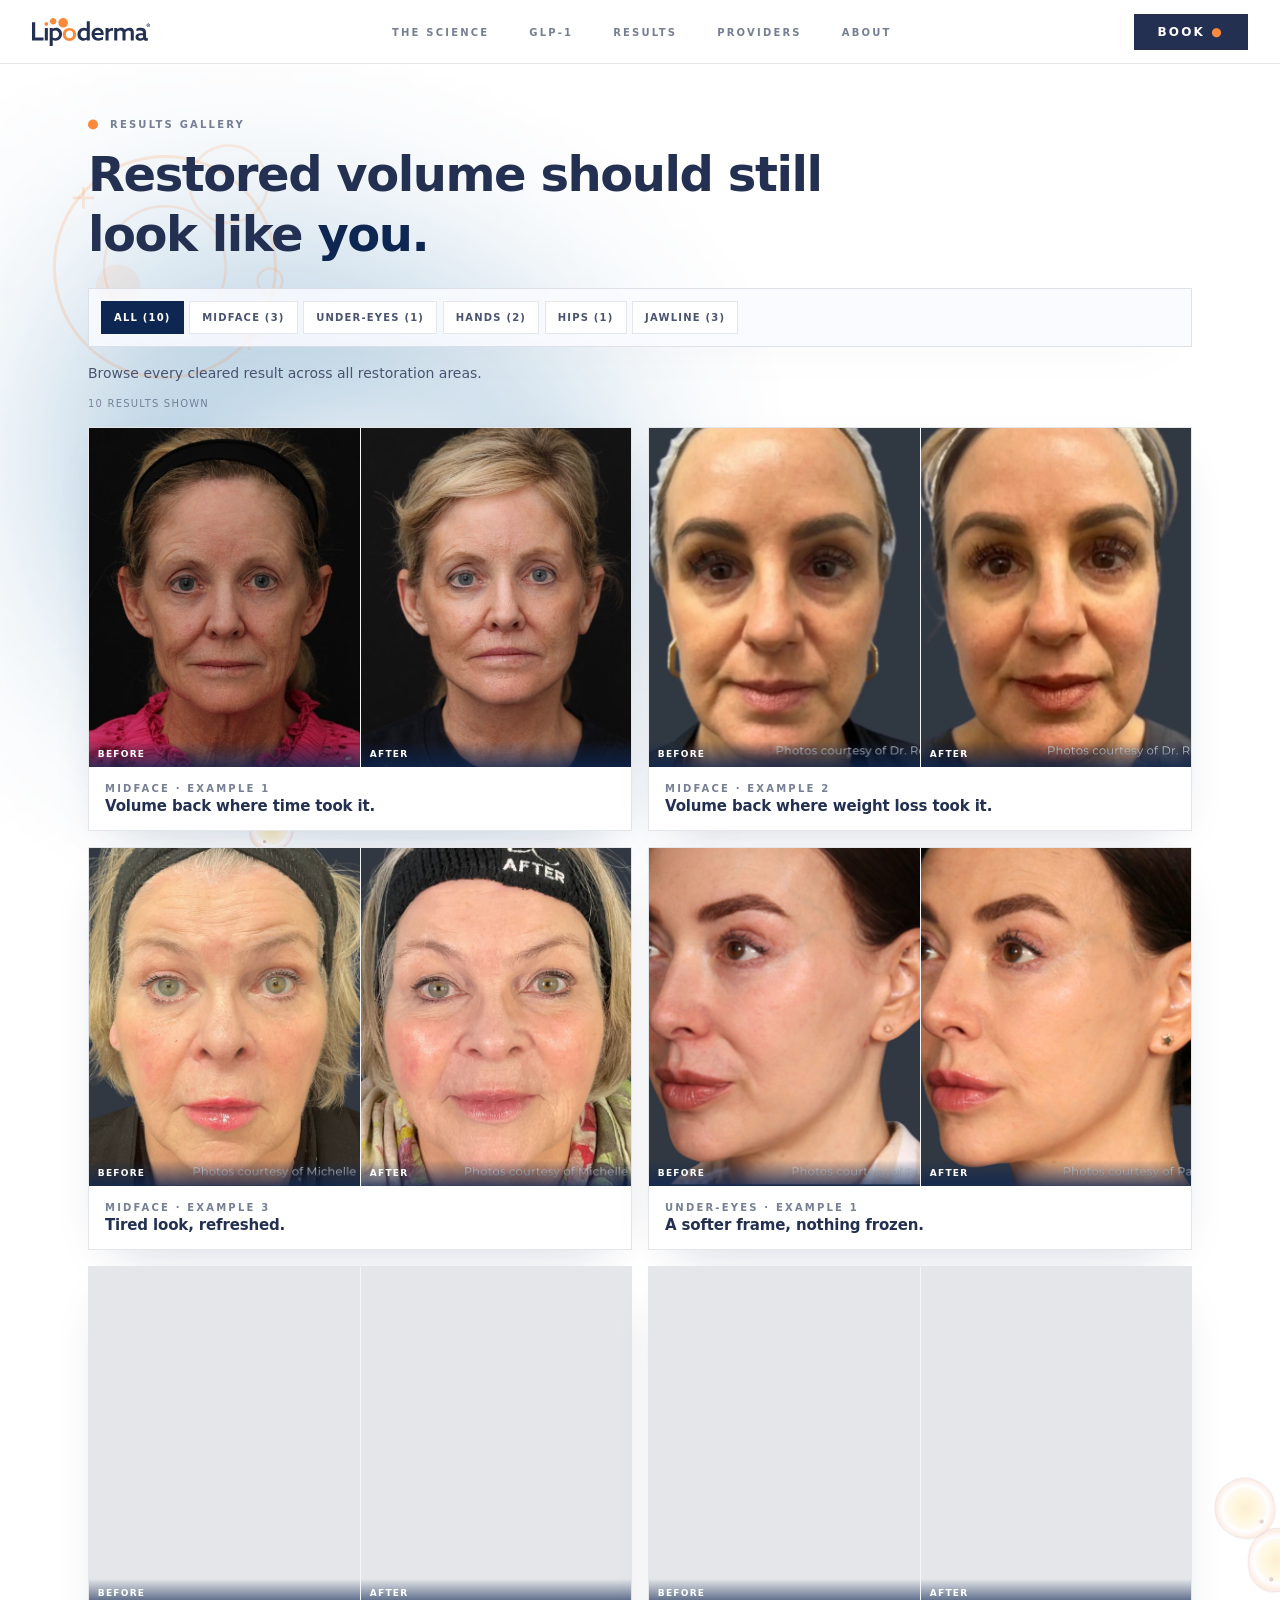
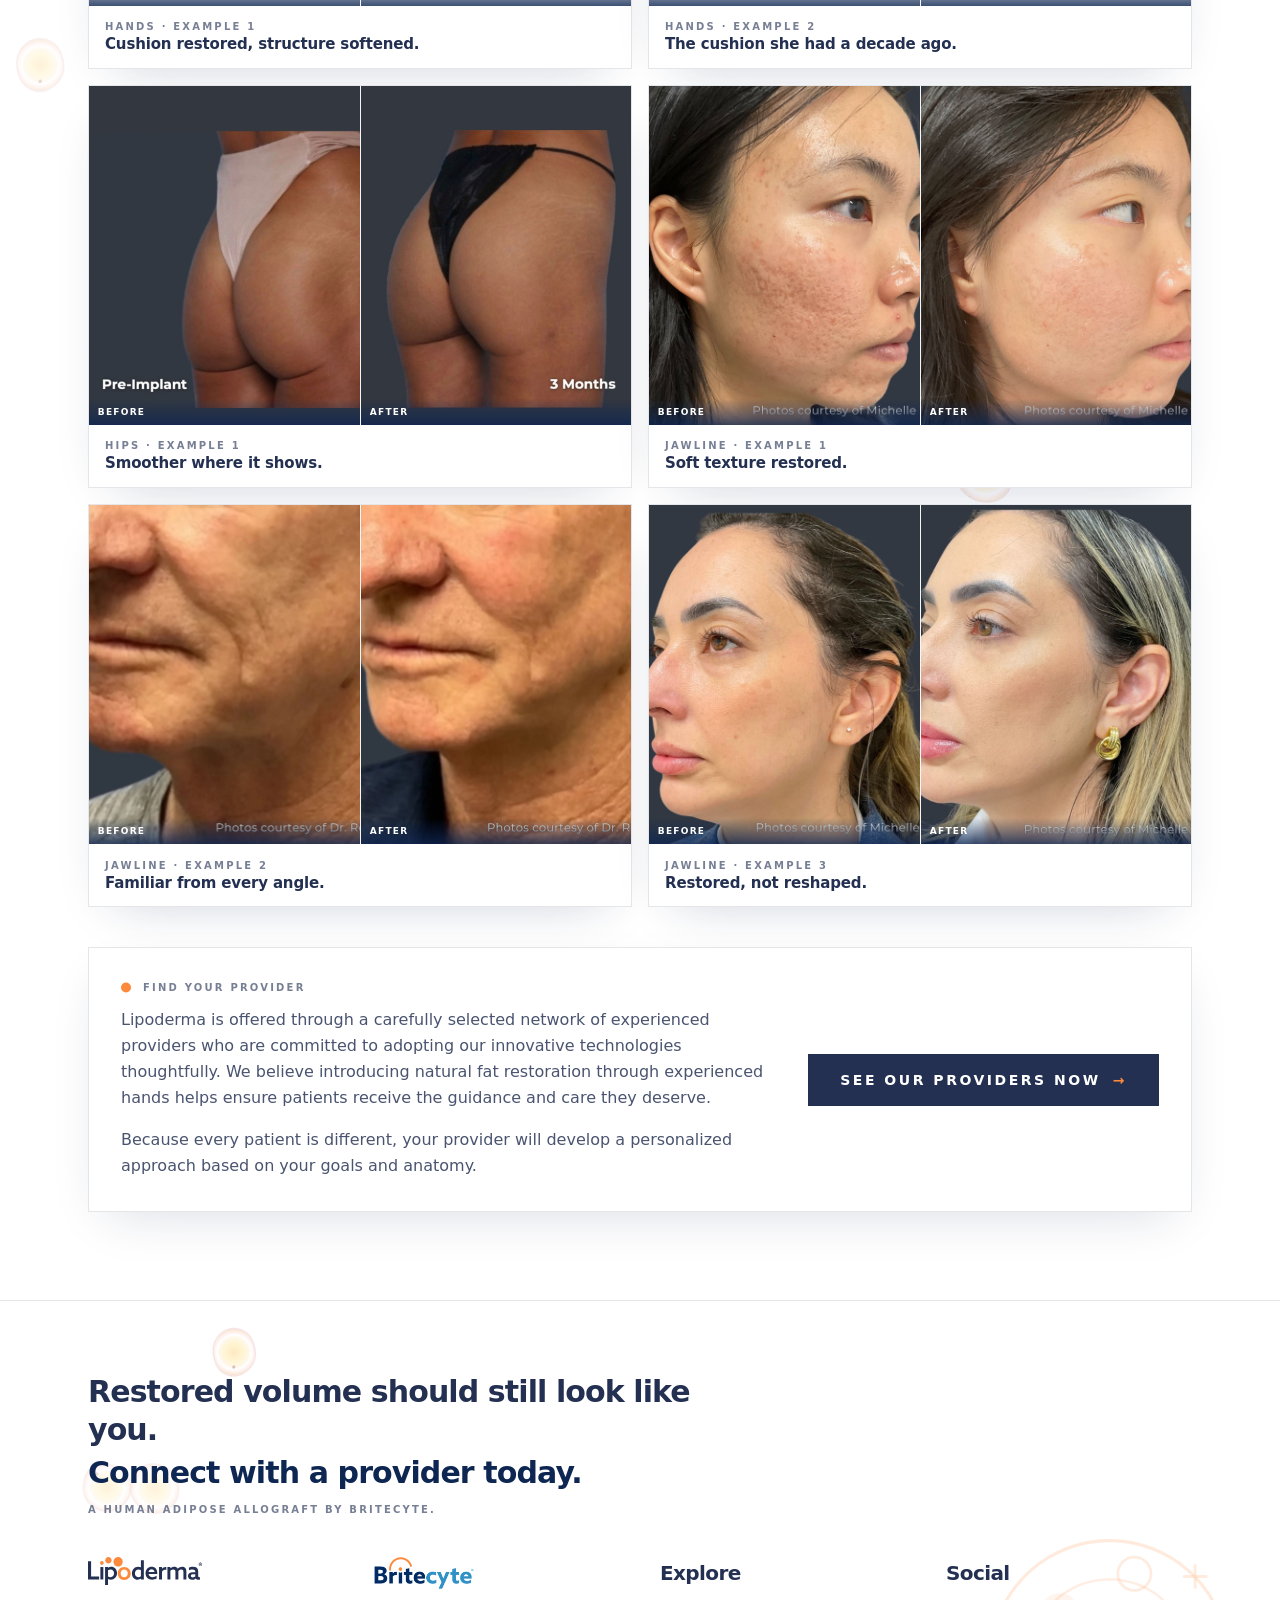
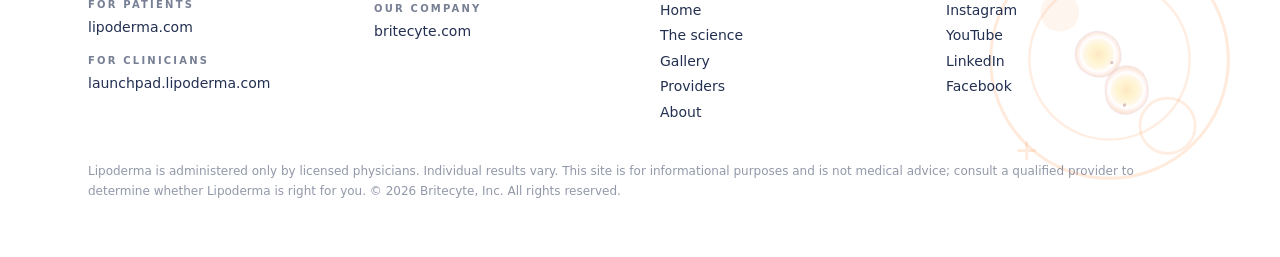
==== commit b2e25aff: "Polish Lipoderma site UX, content, and provider data. Exclude dev-only assets (casebook sources, scr" ====
--- a/gallery/index.html
+++ b/gallery/index.html
@@ -11,19 +11,19 @@
     <link rel="stylesheet" href="../css/styles.css?v=20260703b">
     <title>Lipoderma® Gallery | Natural Volume Restoration</title>
     <meta name="description"
-        content="Browse Lipoderma before and after results by injection site—midface, temples, hands, and jawline." />
+        content="Browse Lipoderma before and after results by restoration area—midface, under-eyes, hands, hips, and jawline." />
     <meta property="og:type" content="website" />
     <meta property="og:site_name" content="Lipoderma" />
     <meta property="og:title" content="Lipoderma® Gallery | Natural Volume Restoration" />
     <meta property="og:description"
-        content="Browse Lipoderma before and after results by injection site—midface, temples, hands, and jawline." />
+        content="Browse Lipoderma before and after results by restoration area—midface, under-eyes, hands, hips, and jawline." />
     <meta property="og:url" content="https://lipoderma.com/gallery/" />
     <meta property="og:image" content="https://lipoderma.com/images/campaign-loren.png" />
     <meta property="og:image:alt" content="Lipoderma campaign photography—natural facial restoration" />
     <meta name="twitter:card" content="summary_large_image" />
     <meta name="twitter:title" content="Lipoderma® Gallery | Natural Volume Restoration" />
     <meta name="twitter:description"
-        content="Browse Lipoderma before and after results by injection site—midface, temples, hands, and jawline." />
+        content="Browse Lipoderma before and after results by restoration area—midface, under-eyes, hands, hips, and jawline." />
     <meta name="twitter:image" content="https://lipoderma.com/images/campaign-loren.png" />
 </head>
 
@@ -76,8 +76,6 @@
                                 gallery</p>
                             <h1 class="font-display text-4xl leading-tight md:text-5xl">Restored volume should still
                                 look like <span class="text-bronze-deep">you.</span></h1>
-                            <p class="mt-4 max-w-2xl leading-relaxed text-ink-soft">Filter by injection site, compare
-                                before and after at a glance, and open any result for the full story.</p>
                         </div>
                     </div>
                     <div data-results-gallery class="results-gallery mt-8" aria-label="Lipoderma results gallery">
@@ -104,13 +102,16 @@
                 </div>
             </section>
         </main>
-        <footer class="relative border-t hairline bg-white pb-14 pt-18">
-            <div class="footer-shell mx-auto max-w-6xl px-6">
+        <footer class="relative overflow-hidden border-t hairline bg-white pb-14 pt-18">
+            <div aria-hidden="true" class="pointer-events-none absolute inset-x-0 top-0 h-16 -translate-y-full"
+                style="background:linear-gradient(to bottom, transparent, var(--color-ivory))"></div>
+            <div class="footer-shell relative z-[1] mx-auto max-w-6xl px-6">
                 <div class="footer-intro">
-                    <p class="footer-headline font-display text-2xl md:text-3xl">The right result is personal.</p>
+                    <p class="footer-headline font-display text-2xl md:text-3xl">Restored volume should still look like
+                        you.</p>
                     <div class="footer-intro-sub">
                         <p class="footer-headline-accent font-display text-2xl text-bronze-deep md:text-3xl">Connect with a provider today.</p>
-                        <p class="microtype footer-tagline">An injectable adipose matrix by Britecyte. Fat for fat—nothing synthetic about it.</p>
+                        <p class="microtype footer-tagline">A human adipose allograft by Britecyte.</p>
                     </div>
                 </div>
                 <div class="footer-meta">
@@ -154,7 +155,29 @@
                             </div>
                         </div>
                     </div>
+                    <div class="footer-meta-col">
+                        <div class="flex h-7 items-center md:h-8">
+                            <p class="font-display text-xl text-ink">Social</p>
+                        </div>
+                        <div class="footer-meta-link-groups">
+                            <div class="footer-meta-links">
+                                <a href="https://www.instagram.com/restorewithlipoderma/" target="_blank" rel="noopener noreferrer"
+                                    class="footer-meta-link" aria-label="Lipoderma on Instagram">Instagram</a>
+                                <a href="https://www.youtube.com/@lipoderma" target="_blank" rel="noopener noreferrer"
+                                    class="footer-meta-link" aria-label="Lipoderma on YouTube">YouTube</a>
+                                <a href="https://www.linkedin.com/company/britecyte-inc" target="_blank" rel="noopener noreferrer"
+                                    class="footer-meta-link" aria-label="Britecyte on LinkedIn">LinkedIn</a>
+                                <a href="https://www.facebook.com/profile.php?id=61584636432174" target="_blank" rel="noopener noreferrer"
+                                    class="footer-meta-link" aria-label="Britecyte on Facebook">Facebook</a>
+                            </div>
+                        </div>
+                    </div>
                 </div>
+                <p class="text-xs leading-relaxed text-ink-soft/60">Lipoderma is administered only by licensed
+                    physicians. Individual results vary. This site is for informational purposes and is not medical
+                    advice; consult a qualified provider to determine whether Lipoderma is right for you.<!-- --> ©
+                    <!-- -->2026<!-- --> <!-- -->Britecyte, Inc. All rights reserved.
+                </p>
             </div>
         </footer>
     </div>
--- a/css/styles.css
+++ b/css/styles.css
@@ -2662,8 +2662,15 @@
 
 html {
     --site-header-h: 4rem;
+    --section-padding: 4.5rem;
     scroll-behavior: smooth;
     scroll-padding-top: var(--site-header-h)
+}
+
+@media (min-width: 768px) {
+    html {
+        --section-padding: 5.5rem;
+    }
 }
 
 body {
@@ -2770,7 +2777,7 @@
 }
 
 .microtype .bg-flame {
-    transform: translateY(-1%)
+    transform: translateY(-5%)
 }
 
 .hairline {
@@ -2941,14 +2948,18 @@
 .v2-surface #about {
     -webkit-backdrop-filter: blur(2px);
     backdrop-filter: blur(2px);
-    background-color: #ffffff3a !important
+    background-color: #ffffff3a !important;
+    padding-top: calc(var(--section-padding) * 0.6) !important;
+    padding-bottom: var(--section-padding) !important;
 }
 
 .v2-surface .gallery-page-section,
 .v2-surface .science-page-section {
     -webkit-backdrop-filter: blur(2px);
     backdrop-filter: blur(2px);
-    background-color: #ffffff3a !important
+    background-color: #ffffff3a !important;
+    padding-top: calc(var(--section-padding) * 0.6) !important;
+    padding-bottom: var(--section-padding) !important;
 }
 
 @media (max-width:1023px) {
@@ -2966,7 +2977,6 @@
 
     .v2-surface #hero-a+#why {
         margin-top: 0 !important;
-        padding-top: 2.5rem !important
     }
 }
 
@@ -3214,19 +3224,44 @@
 }
 
 .footer-meta {
-    flex-direction: column;
-    align-items: flex-start;
+    display: grid;
+    grid-template-columns: repeat(2, minmax(0, 1fr));
+    align-items: start;
     gap: 2rem;
-    display: flex
+}
+
+.footer-meta-col:nth-child(1) {
+    grid-column: 1;
+    grid-row: 1;
+}
+
+.footer-meta-col:nth-child(2) {
+    grid-column: 1;
+    grid-row: 2;
+}
+
+.footer-meta-col:nth-child(3) {
+    grid-column: 2;
+    grid-row: 2;
+}
+
+.footer-meta-col:nth-child(4) {
+    grid-column: 2;
+    grid-row: 1;
 }
 
 @media (min-width:768px) {
     .footer-meta {
+        display: flex;
         flex-direction: row;
         gap: 2.5rem;
     }
     .footer-meta-col {
         flex: 1;
+    }
+    .footer-meta-col:nth-child(n) {
+        grid-column: unset;
+        grid-row: unset;
     }
 }
 
@@ -3364,7 +3399,11 @@
     }
 
     #hero-a .hero-a-mobile-quiz.v2-hero-tile {
-        background-color: #ffffff4f
+        background-color: #fffbf7b3
+    }
+
+    #hero-a .hero-a-mobile .quiz-option-btn {
+        background-color: #fffbf7c9
     }
 
     .quiz-option-btn {
@@ -3455,14 +3494,14 @@
     background-position: 58% 28%;
     background-repeat: no-repeat;
     background-size: cover;
-    transform: scaleX(-1);
     position: absolute;
     inset: 0
 }
 
 @media (min-width:1024px) {
     .hero-a-desktop-photo .campaign-photo:before {
-        background-position: 66% 22%
+        background-position: 66% 22%;
+        transform: scaleX(-1);
     }
 }
 
@@ -3600,16 +3639,33 @@
     }
 
     #hero-a .hero-a-mobile-quiz.v2-hero-tile {
-        box-shadow: none;
-        background-color: #ffffff4a;
-        border: 1px solid #cedefb;
+        box-shadow: 0 18px 50px -28px #8b451324;
+        background-color: #fffbf7b3;
+        border: 1px solid #fdc89a73;
         padding-top: .25rem !important
+    }
+
+    #hero-a .hero-a-mobile-quiz.v2-hero-tile:before {
+        opacity: .42
+    }
+
+    #hero-a .hero-a-mobile-quiz.v2-hero-tile:has(.quiz-complete-panel) {
+        padding: 0 !important
+    }
+
+    #hero-a .hero-a-mobile-quiz.v2-hero-tile:has(.quiz-complete-panel) .quiz-embed {
+        flex: 1 1 auto;
+        display: flex !important;
+        flex-direction: column !important;
+        min-height: 16.5rem
     }
 
     #hero-a .hero-a-mobile .quiz-complete-panel {
         justify-content: stretch;
         align-items: stretch;
         min-height: 16.5rem;
+        height: 100%;
+        flex: 1 1 auto;
         padding: 0;
         display: flex;
         flex-direction: column
@@ -3618,10 +3674,11 @@
     #hero-a .hero-a-mobile .quiz-complete-cta {
         width: 100%;
         height: 100%;
-        min-height: 13.75rem;
-        flex: 1 1 auto;
-        border: 1px solid #cedefb !important;
-        background-color: #ffffffbd !important;
+        min-height: 16.5rem;
+        flex: 1 1 100%;
+        border: none !important;
+        border-radius: 0;
+        background-color: #fffbf7d9 !important;
         box-shadow: none;
         padding: 1rem .875rem;
         gap: 0;
@@ -3666,7 +3723,7 @@
 
     #hero-a .hero-a-mobile .quiz-complete-cta:active,
     #hero-a .hero-a-mobile .quiz-complete-cta:hover {
-        border-color: var(--color-flame) !important
+        box-shadow: inset 0 0 0 1px var(--color-flame) !important
     }
 
     #hero-a .hero-a-mobile .quiz-complete-cta:active .quiz-complete-label,
@@ -3751,7 +3808,7 @@
     #hero-a .hero-a-mobile .quiz-embed-question h2 {
         font-size: 1.0625rem;
         line-height: 1.35;
-        color: var(--color-sand);
+        color: var(--color-ink);
         transform: none
     }
 
@@ -3765,7 +3822,8 @@
         height: 100%;
         min-height: 0;
         display: flex;
-        border-color: #23305124 !important;
+        background-color: #fffbf7c9 !important;
+        border-color: #fdc89a47 !important;
         padding: 0 .75rem !important;
         font-size: .9375rem !important;
         line-height: 1.35 !important
@@ -4871,8 +4929,12 @@
     transform: none !important;
   }
 
-  .hero-a-mobile-copy-zone :is(h1, h1 span, p) {
-    color: var(--color-sand) !important
+  .hero-a-mobile-copy-zone :is(h1, p) {
+    color: var(--color-ivory) !important
+  }
+
+  .hero-a-mobile-copy-zone h1 span {
+    color: color-mix(in oklab, #fdc89a 80%, transparent) !important
   }
 
   .hero-a-mobile-copy-zone .text-flame {
@@ -4890,6 +4952,22 @@
 
   #hero-a .hero-a-mobile-quiz.v2-hero-tile {
     overflow: visible !important;
+    background-color: #fffbf7b3 !important;
+    border-color: #fdc89a73 !important;
+    box-shadow: 0 18px 50px -28px #8b451324 !important;
+  }
+
+  #hero-a .hero-a-mobile-quiz.v2-hero-tile:before {
+    opacity: 0.42 !important;
+  }
+
+  #hero-a .hero-a-mobile .quiz-option-btn {
+    background-color: #fffbf7c9 !important;
+    border-color: #fdc89a47 !important;
+  }
+
+  #hero-a .hero-a-mobile .quiz-complete-cta {
+    background-color: #fffbf7d9 !important;
   }
 
   #hero-a .hero-a-mobile .quiz-embed-stage,
@@ -4921,12 +4999,35 @@
   }
 
   #hero-a .hero-a-mobile .quiz-embed-question h2 {
-    color: var(--color-sand) !important;
+    color: var(--color-ink) !important;
     transform: none !important;
   }
 
+  #hero-a .hero-a-mobile-quiz.v2-hero-tile:has(.quiz-complete-panel) {
+    padding: 0 !important;
+    display: flex !important;
+    flex-direction: column !important;
+  }
+
+  #hero-a .hero-a-mobile-quiz.v2-hero-tile:has(.quiz-complete-panel) .quiz-embed {
+    flex: 1 1 auto !important;
+    display: flex !important;
+    flex-direction: column !important;
+    min-height: 16.5rem !important;
+  }
+
   #hero-a .hero-a-mobile .quiz-complete-panel {
     min-height: 16.5rem !important;
+    height: 100% !important;
+    flex: 1 1 auto !important;
+  }
+
+  #hero-a .hero-a-mobile .quiz-complete-cta {
+    min-height: 16.5rem !important;
+    height: 100% !important;
+    flex: 1 1 100% !important;
+    border: none !important;
+    border-radius: 0 !important;
   }
 }
 
@@ -5087,6 +5188,15 @@
   object-position: center top;
   display: block;
   pointer-events: none;
+}
+
+.results-gallery__half--scaled .results-gallery__photo {
+  transform: scale(var(--photo-scale, 1.2));
+  transform-origin: center center;
+}
+
+.results-gallery-lightbox__stage.is-zoomed .results-gallery__half--scaled .results-gallery__photo {
+  transform: scale(2.5);
 }
 
 .results-gallery__half-label {
@@ -5394,6 +5504,62 @@
   line-height: 1.65;
 }
 
+.platform-outcomes {
+  margin-bottom: 2.5rem;
+}
+
+.platform-outcomes-copy {
+  max-width: 42rem;
+  margin-bottom: 1.5rem;
+}
+
+.platform-outcomes-lead {
+  margin-top: 0.5rem;
+}
+
+.platform-outcomes-portrait {
+  margin: 0 0 1.25rem;
+}
+
+.platform-outcomes-portrait img,
+.platform-outcomes-metric img {
+  display: block;
+  width: 100%;
+  height: auto;
+  border-radius: 0.5rem;
+  border: 1px solid rgba(26, 22, 18, 0.08);
+}
+
+.platform-outcomes-caption {
+  margin-top: 0.5rem;
+  font-size: 0.8rem;
+  color: var(--color-ink-soft);
+  text-align: center;
+}
+
+.platform-outcomes-metrics {
+  display: grid;
+  gap: 1rem;
+}
+
+.platform-outcomes-metric {
+  margin: 0;
+}
+
+.platform-outcomes-metric-pair {
+  display: grid;
+  grid-template-columns: 1fr 1fr;
+  gap: 0.5rem;
+}
+
+.platform-outcomes-note {
+  margin-top: 1rem;
+  font-size: 0.75rem;
+  color: var(--color-ink-soft);
+  line-height: 1.5;
+  opacity: 0.85;
+}
+
 .platform-proof {
   display: grid;
   gap: 1rem;
@@ -5402,6 +5568,10 @@
 @media (min-width: 64rem) {
   .pathway-grid {
     grid-template-columns: repeat(2, 1fr);
+  }
+
+  .platform-outcomes-metrics {
+    grid-template-columns: repeat(3, 1fr);
   }
 
   .platform-proof {
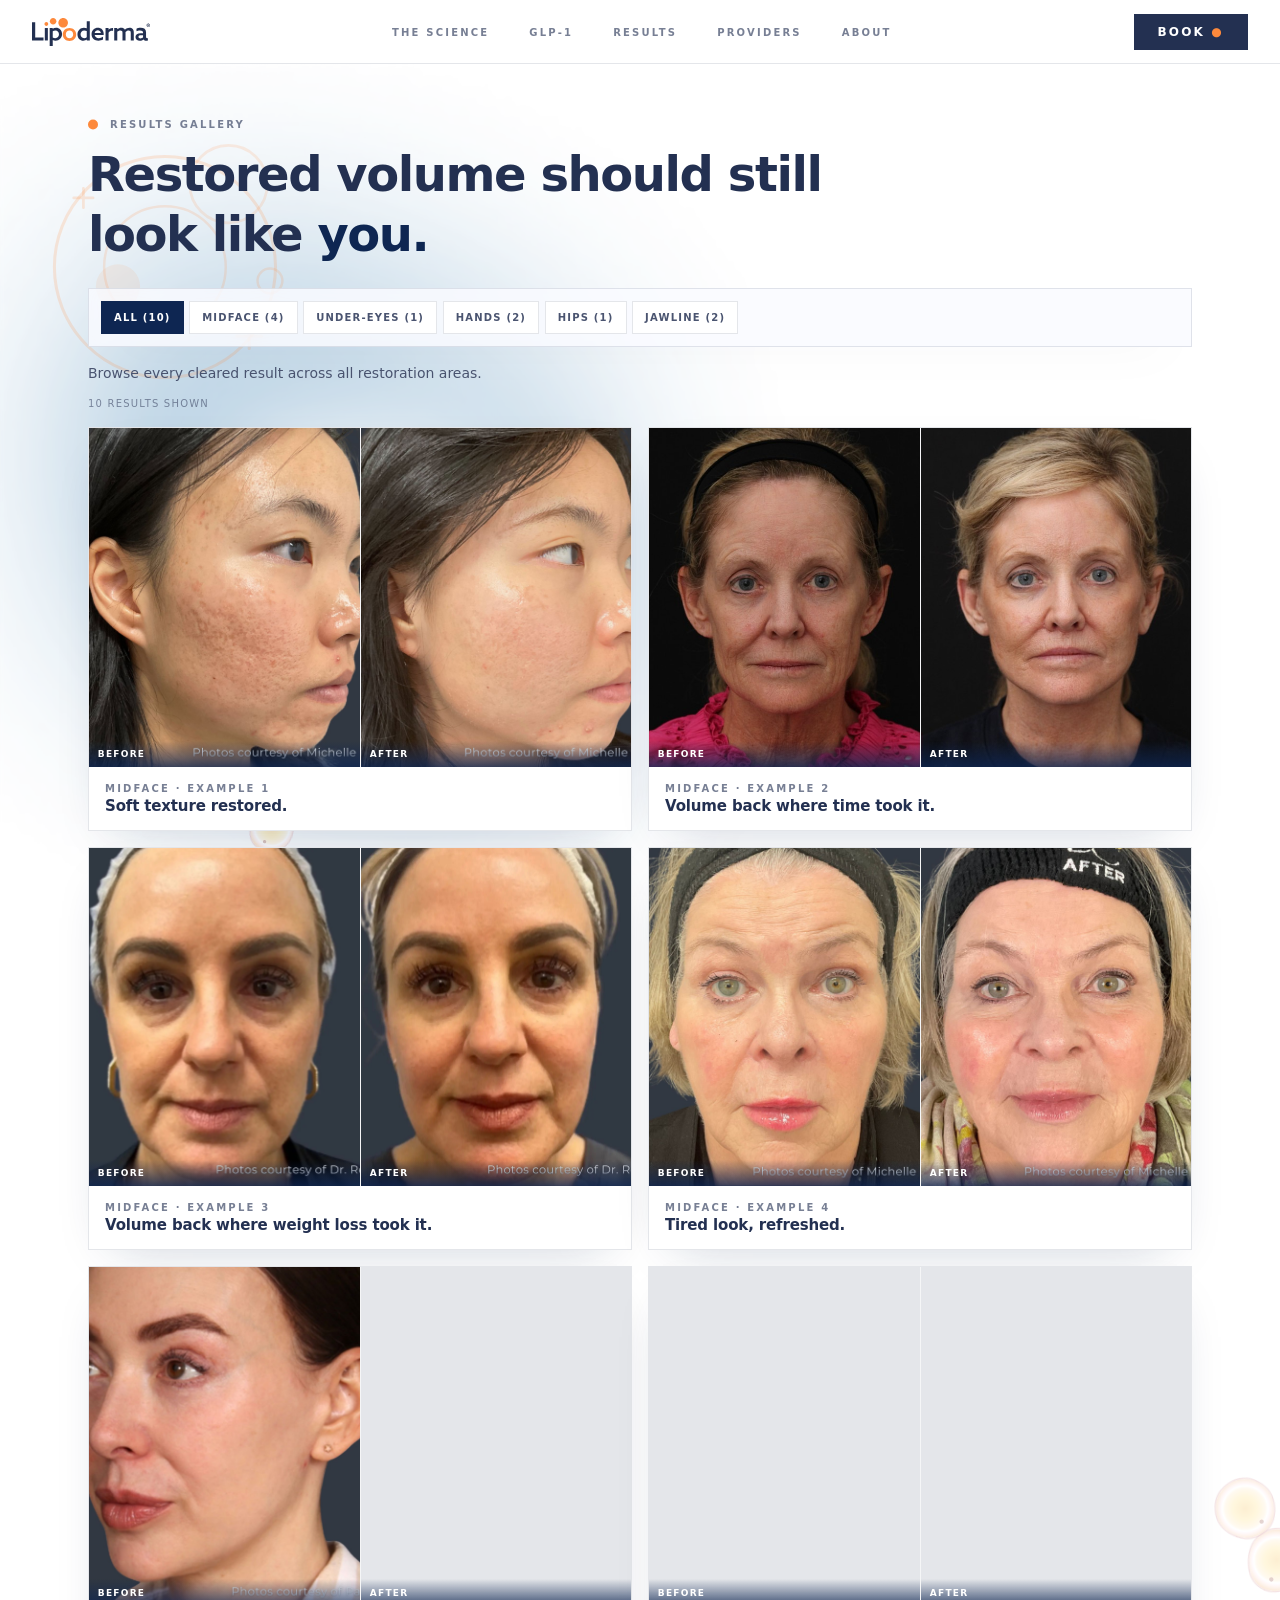
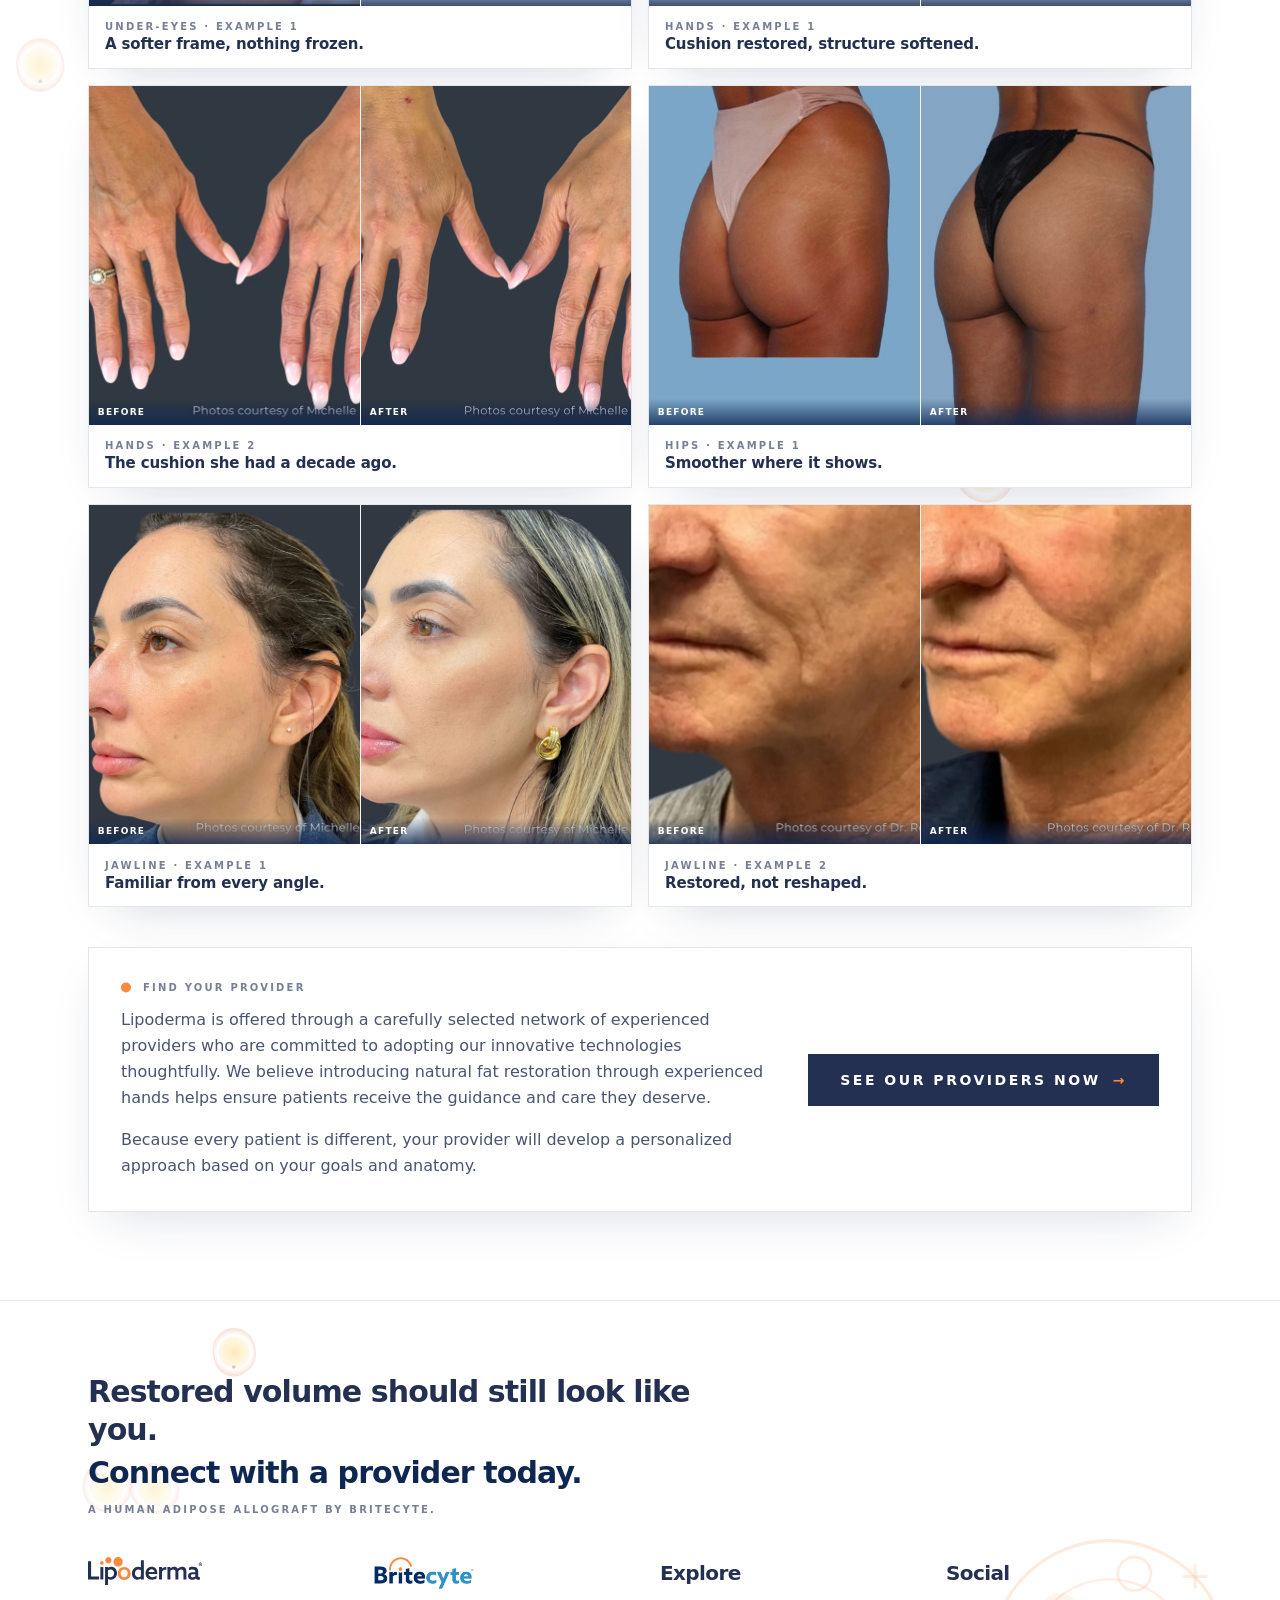
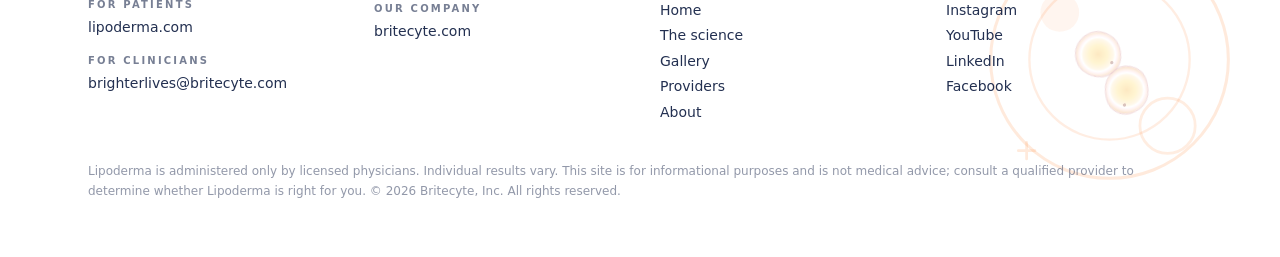
==== commit b8de9277: "Ship Lisa-note site polish and final high-res desktop hero. Update providers/gallery copy and layout" ====
--- a/gallery/index.html
+++ b/gallery/index.html
@@ -8,7 +8,7 @@
     <link rel="icon" href="../images/favicons/favicon-192.png" sizes="192x192" type="image/png" />
     <link rel="apple-touch-icon" href="../images/favicons/apple-touch-icon.png" />
     <link rel="preload" as="image" href="../images/logos/lipoderma-logo.svg" />
-    <link rel="stylesheet" href="../css/styles.css?v=20260703b">
+    <link rel="stylesheet" href="../css/styles.css?v=20260709r">
     <title>Lipoderma® Gallery | Natural Volume Restoration</title>
     <meta name="description"
         content="Browse Lipoderma before and after results by restoration area—midface, under-eyes, hands, hips, and jawline." />
@@ -125,8 +125,8 @@
                             </div>
                             <div class="footer-meta-links">
                                 <p class="microtype">For clinicians</p>
-                                <a href="https://launchpad.lipoderma.com"
-                                    class="footer-meta-link">launchpad.lipoderma.com</a>
+                                <a href="mailto:brighterlives@britecyte.com"
+                                    class="footer-meta-link">brighterlives@britecyte.com</a>
                             </div>
                         </div>
                     </div>
--- a/css/styles.css
+++ b/css/styles.css
@@ -3023,10 +3023,11 @@
     content: "";
     opacity: .58;
     z-index: 0;
-    background-image: url(../images/marketing/mature-woman-lifestyle.webp);
-    background-position: 60% 22%;
+    background-image: url(../images/marketing/glp1-profiles.webp);
+    background-position: 26% 50%;
     background-repeat: no-repeat;
     background-size: cover;
+    transform: scaleX(-1);
     position: absolute;
     inset: 0
 }
@@ -3040,9 +3041,16 @@
     inset: 0
 }
 
-#glp1 .glp1-copy-panel > * {
+#glp1 .glp1-copy-panel>* {
     z-index: 2;
     position: relative
+}
+
+#glp1 .glp1-copy-body {
+    color: var(--color-ink, #233051);
+    font-size: 1.05rem;
+    line-height: 1.65;
+    font-weight: 500
 }
 
 @media (min-width:768px) {
@@ -3051,7 +3059,33 @@
     }
 
     #glp1 .glp1-copy-panel:before {
-        background-position: 60% 18%
+        background-position: 26% 48%
+    }
+
+    #glp1 .glp1-copy-body {
+        font-size: 1.1rem
+    }
+}
+
+#results .results-intro-copy {
+    width: min(100%, 40rem)
+}
+
+#results .results-intro-copy p {
+    font-size: 1.05rem;
+    line-height: 1.65
+}
+
+#providers .providers-intro-points {
+    display: grid;
+    gap: .5rem;
+    grid-template-columns: 1fr
+}
+
+@media (min-width: 640px) {
+    #providers .providers-intro-points {
+        grid-template-columns: repeat(3, minmax(0, 1fr));
+        gap: .65rem
     }
 }
 
@@ -3083,7 +3117,7 @@
     inset: 0
 }
 
-#why .why-faq-panel > * {
+#why .why-faq-panel>* {
     z-index: 2;
     position: relative
 }
@@ -3256,9 +3290,11 @@
         flex-direction: row;
         gap: 2.5rem;
     }
+
     .footer-meta-col {
         flex: 1;
     }
+
     .footer-meta-col:nth-child(n) {
         grid-column: unset;
         grid-row: unset;
@@ -3299,6 +3335,25 @@
 
 .footer-meta-link:hover {
     color: var(--color-bronze-deep, #8b6914)
+}
+
+.footer-meta-note {
+    margin: .15rem 0 0;
+    max-width: 16rem;
+    color: var(--color-ink-soft, #4a5470);
+    font-size: .72rem;
+    line-height: 1.4
+}
+
+.footer-meta-note-link {
+    color: var(--color-bronze-deep, #0e2652);
+    font-weight: 600;
+    text-decoration: underline;
+    text-underline-offset: .12em
+}
+
+.footer-meta-note-link:hover {
+    color: var(--color-flame, #fd893c)
 }
 
 .v2-surface .bg-launchpad {
@@ -3490,18 +3545,29 @@
 .campaign-photo:before {
     content: "";
     z-index: 0;
-    background-image: url(../images/campaign-loren.png);
-    background-position: 58% 28%;
-    background-repeat: no-repeat;
-    background-size: cover;
     position: absolute;
     inset: 0
+}
+
+#hero-a .campaign-photo:before {
+    background-image: url(../images/campaign-loren.png);
+    background-repeat: no-repeat;
+    background-position: 58% 28%;
+    background-size: cover;
 }
 
 @media (min-width:1024px) {
     .hero-a-desktop-photo .campaign-photo:before {
         background-position: 66% 22%;
         transform: scaleX(-1);
+    }
+
+    /* Unified desktop hero: wide campaign crop, face left / copy right */
+    #hero-a.hero-use-mobile-layout .hero-a-photo-visual .campaign-photo:before {
+        background-image: url(../images/hero/campaign-loren-wide.png);
+        background-position: 50% 50%;
+        background-size: cover;
+        transform: none;
     }
 }
 
@@ -3629,7 +3695,7 @@
         max-width: none !important
     }
 
-    .hero-a-photo-band {
+    #hero-a:not(.hero-use-mobile-layout) .hero-a-photo-band {
         z-index: 2;
         flex-shrink: 0;
         position: absolute;
@@ -3657,13 +3723,14 @@
         flex: 1 1 auto;
         display: flex !important;
         flex-direction: column !important;
-        min-height: 16.5rem
+        height: 100%;
+        min-height: 100%
     }
 
     #hero-a .hero-a-mobile .quiz-complete-panel {
         justify-content: stretch;
         align-items: stretch;
-        min-height: 16.5rem;
+        min-height: 100%;
         height: 100%;
         flex: 1 1 auto;
         padding: 0;
@@ -3674,7 +3741,7 @@
     #hero-a .hero-a-mobile .quiz-complete-cta {
         width: 100%;
         height: 100%;
-        min-height: 16.5rem;
+        min-height: 100%;
         flex: 1 1 100%;
         border: none !important;
         border-radius: 0;
@@ -3708,7 +3775,8 @@
         font-weight: 400;
         line-height: 1.5;
         margin: 0 0 1.25rem;
-        max-width: 16rem;
+        max-width: none;
+        width: 100%;
         display: block
     }
 
@@ -3731,7 +3799,7 @@
         color: var(--color-flame)
     }
 
-    .hero-a-mobile-copy-zone {
+    #hero-a:not(.hero-use-mobile-layout) .hero-a-mobile-copy-zone {
         z-index: 2;
         pointer-events: none;
         flex-direction: column;
@@ -3744,11 +3812,22 @@
         transform: translateY(3.25rem)
     }
 
+    .hero-a-mobile-copy-zone {
+        pointer-events: none;
+        flex-direction: column;
+        display: flex;
+        position: relative
+    }
+
     .hero-a-mobile-copy-zone>* {
         pointer-events: auto
     }
 
-    .hero-a-mobile-quiz-wrap {
+    .hero-a-mobile-copy-zone .hero-byline {
+        white-space: nowrap
+    }
+
+    #hero-a:not(.hero-use-mobile-layout) .hero-a-mobile-quiz-wrap {
         z-index: 2;
         flex: none;
         margin-top: .25rem;
@@ -3757,6 +3836,15 @@
         display: flex !important
     }
 
+    #hero-a .hero-a-mobile-quiz-wrap {
+        z-index: 2;
+        flex: none;
+        width: 100%;
+        max-width: var(--container-md);
+        position: relative;
+        display: flex !important
+    }
+
     .hero-a-mobile-quiz {
         flex: none;
         display: flex !important
@@ -3765,10 +3853,11 @@
     #hero-a .hero-a-mobile .quiz-embed-stage,
     #hero-a .hero-a-mobile .quiz-flow-minimal.quiz-embed-stage {
         flex-direction: column;
-        flex: none;
-        height: auto;
-        min-height: 16.5rem;
+        flex: 1 1 auto;
+        height: 100%;
+        min-height: 0;
         max-height: none;
+        overflow: hidden;
         display: flex
     }
 
@@ -3779,6 +3868,7 @@
     }
 
     #hero-a .hero-a-mobile .quiz-embed-question {
+        flex: 0 0 auto;
         height: auto;
         min-height: 2.5rem;
         max-height: none;
@@ -3788,10 +3878,10 @@
     }
 
     #hero-a .hero-a-mobile .quiz-embed-body {
-        flex: none;
-        height: 13.75rem;
-        min-height: 13.75rem;
-        max-height: 13.75rem;
+        flex: 1 1 auto;
+        height: auto;
+        min-height: 0;
+        max-height: none;
         margin-top: 0.75rem !important;
         overflow: hidden
     }
@@ -3906,9 +3996,10 @@
 
     #hero-a .hero-a-mobile .quiz-embed-stage,
     #hero-a .hero-a-mobile .quiz-flow-minimal.quiz-embed-stage {
-        height: auto;
-        min-height: 15.25rem;
-        max-height: none
+        height: 100%;
+        min-height: 0;
+        max-height: none;
+        overflow: hidden
     }
 
     #hero-a .hero-a-mobile .quiz-embed-question {
@@ -3916,13 +4007,13 @@
         min-height: 2.25rem;
         max-height: none;
         overflow: visible;
-        transform: translateY(0.625rem)
+        transform: translateY(0.75rem)
     }
 
     #hero-a .hero-a-mobile .quiz-embed-body {
-        height: 12.75rem;
-        min-height: 12.75rem;
-        max-height: 12.75rem
+        height: auto;
+        min-height: 0;
+        max-height: none
     }
 
     #hero-a .hero-a-mobile .quiz-embed-question h2 {
@@ -4235,18 +4326,19 @@
 
 .about-timeline-body {
     margin-top: .625rem;
+    font-size: .875rem;
     line-height: 1.55;
     text-transform: none;
-    letter-spacing: .06em
+    letter-spacing: .04em
 }
 
 @media (min-width:768px) {
     .about-timeline-heading {
-        font-size: 1.125rem
+        font-size: 1.2rem
     }
 
     .about-timeline-body {
-        font-size: 11px
+        font-size: .8125rem
     }
 }
 
@@ -4267,7 +4359,7 @@
     margin-top: .375rem
 }
 
-.v2-surface #about > div > p {
+.v2-surface #about>div>p {
     margin-top: 1.75rem
 }
 
@@ -4334,27 +4426,27 @@
         display: contents
     }
 
-    .about-timeline-entry:nth-child(1) > * {
+    .about-timeline-entry:nth-child(1)>* {
         grid-column: 1
     }
 
-    .about-timeline-entry:nth-child(2) > * {
+    .about-timeline-entry:nth-child(2)>* {
         grid-column: 2
     }
 
-    .about-timeline-entry:nth-child(3) > * {
+    .about-timeline-entry:nth-child(3)>* {
         grid-column: 3
     }
 
-    .about-timeline-entry:nth-child(4) > * {
+    .about-timeline-entry:nth-child(4)>* {
         grid-column: 4
     }
 
-    .about-timeline-entry:nth-child(5) > * {
+    .about-timeline-entry:nth-child(5)>* {
         grid-column: 5
     }
 
-    .about-timeline-entry:nth-child(6) > * {
+    .about-timeline-entry:nth-child(6)>* {
         grid-column: 6
     }
 
@@ -4435,7 +4527,7 @@
 
     .about-timeline-body {
         margin-top: .5rem;
-        font-size: 10px;
+        font-size: .75rem;
         line-height: 1.55;
         overflow: visible;
         display: block;
@@ -4471,7 +4563,7 @@
     }
 
     .about-timeline-body {
-        font-size: 11px
+        font-size: .8125rem
     }
 }
 
@@ -4834,201 +4926,563 @@
     syntax: "*";
     inherits: false
 }
+
 /* ── New V3 additions: classes Tailwind purged during static export ── */
 
 /* Mobile menu backdrop */
-.bg-white\/95 { background-color: rgb(255 255 255 / 0.95); }
+.bg-white\/95 {
+    background-color: rgb(255 255 255 / 0.95);
+}
 
 /* Quiz modal overlay */
 .quiz-overlay {
-  background-color: rgb(0 0 0 / 0.5);
-  backdrop-filter: blur(2px);
+    background-color: rgb(0 0 0 / 0.5);
+    backdrop-filter: blur(2px);
 }
 
 /* Quiz option borders */
-.border-ink\/15 { border-color: rgb(35 48 81 / 0.15); }
+.border-ink\/15 {
+    border-color: rgb(35 48 81 / 0.15);
+}
 
 /* Mobile nav: hidden by default, shown with .is-open */
-[data-mobile-nav] { display: none !important; }
+[data-mobile-nav] {
+    display: none !important;
+}
+
 [data-mobile-nav].is-open {
-  display: flex !important;
-  padding-top: 1.5rem !important;
-  padding-bottom: 1.5rem !important;
+    display: flex !important;
+    padding-top: 1.5rem !important;
+    padding-bottom: 1.5rem !important;
 }
 
 /* ── Background: remove adipocyte SVG tile, increase grad.png opacity ── */
-.v2-surface:after { display: none; }
-.v2-surface:before { opacity: 0.85 !important; }
+.v2-surface:after {
+    display: none;
+}
+
+.v2-surface:before {
+    opacity: 0.85 !important;
+}
 
 /* Mobile hero: full-viewport photo with copy + quiz over bottom. */
 @media (max-width: 1023px) {
-  #hero-a {
-    height: calc(100svh - var(--site-header-h)) !important;
-    min-height: calc(100svh - var(--site-header-h)) !important;
-    max-height: calc(100svh - var(--site-header-h)) !important;
-    overflow: hidden !important;
-  }
-
-  .hero-a-mobile {
-    display: flex !important;
-    flex-direction: column !important;
-    justify-content: flex-end !important;
-    height: 100% !important;
-    min-height: 0 !important;
-    overflow: hidden !important;
-    padding-top: 0 !important;
-    padding-bottom: max(.75rem, env(safe-area-inset-bottom)) !important;
-    position: relative !important;
-  }
-
-  .hero-a-photo {
-    position: absolute !important;
-    inset: 0 !important;
-    width: 100% !important;
-    height: 100% !important;
-    transform: none !important;
-    z-index: 0 !important;
-  }
-
-  .hero-a-photo:before,
-  .hero-a-photo:after {
-    content: none !important;
-    backdrop-filter: none !important;
-    -webkit-backdrop-filter: none !important
-  }
-
-  .hero-a-photo-mask,
-  .hero-a-photo-visual,
-  .hero-a-photo-visual .campaign-photo {
-    height: 100% !important
-  }
-
-  .hero-a-photo-mask {
-    -webkit-mask-image: none !important;
-    mask-image: none !important
-  }
-
-  .hero-a-photo-visual .campaign-photo:before {
-    background-size: cover;
-    background-position: 58% 24%
-  }
-
-  .hero-a-photo-band {
-    position: relative !important;
-    top: auto !important;
-    left: auto !important;
-    right: auto !important;
-    z-index: 2 !important;
-    padding: 0 1rem !important;
-    transform: none !important;
-  }
-
-  .hero-a-mobile-copy-zone {
-    min-height: 0 !important;
-    padding: 0 !important;
-    transform: none !important;
-  }
-
-  .hero-a-mobile-copy-zone :is(h1, p) {
-    color: var(--color-ivory) !important
-  }
-
-  .hero-a-mobile-copy-zone h1 span {
-    color: color-mix(in oklab, #fdc89a 80%, transparent) !important
-  }
-
-  .hero-a-mobile-copy-zone .text-flame {
-    color: var(--color-flame) !important
-  }
-
-  .hero-a-mobile-quiz-wrap {
-    position: relative !important;
-    z-index: 2 !important;
-    margin-top: 0.75rem !important;
-    padding-top: 0 !important;
-    padding-bottom: 0 !important;
-    transform: none !important;
-  }
-
-  #hero-a .hero-a-mobile-quiz.v2-hero-tile {
-    overflow: visible !important;
-    background-color: #fffbf7b3 !important;
-    border-color: #fdc89a73 !important;
-    box-shadow: 0 18px 50px -28px #8b451324 !important;
-  }
-
-  #hero-a .hero-a-mobile-quiz.v2-hero-tile:before {
-    opacity: 0.42 !important;
-  }
-
-  #hero-a .hero-a-mobile .quiz-option-btn {
-    background-color: #fffbf7c9 !important;
-    border-color: #fdc89a47 !important;
-  }
-
-  #hero-a .hero-a-mobile .quiz-complete-cta {
-    background-color: #fffbf7d9 !important;
-  }
-
-  #hero-a .hero-a-mobile .quiz-embed-stage,
-  #hero-a .hero-a-mobile .quiz-flow-minimal.quiz-embed-stage {
-    height: auto !important;
-    min-height: 16.5rem !important;
-    max-height: none !important;
-  }
-
-  #hero-a .hero-a-mobile .quiz-embed-question {
-    height: auto !important;
-    min-height: 2.5rem !important;
-    max-height: none !important;
-    overflow: visible !important;
-    transform: translateY(0.75rem) !important;
-  }
-
-  #hero-a .hero-a-mobile .quiz-embed-body {
-    margin-top: 0.75rem !important;
-  }
-
-  #hero-a .hero-a-mobile .quiz-step-timeline .quiz-embed-body {
-    margin-top: 0.75rem !important;
-    transform: none !important;
-  }
-
-  #hero-a .hero-a-mobile .quiz-step-timeline .quiz-options-grid {
-    transform: translateY(1.75rem) !important;
-  }
-
-  #hero-a .hero-a-mobile .quiz-embed-question h2 {
-    color: var(--color-ink) !important;
-    transform: none !important;
-  }
-
-  #hero-a .hero-a-mobile-quiz.v2-hero-tile:has(.quiz-complete-panel) {
-    padding: 0 !important;
-    display: flex !important;
-    flex-direction: column !important;
-  }
-
-  #hero-a .hero-a-mobile-quiz.v2-hero-tile:has(.quiz-complete-panel) .quiz-embed {
-    flex: 1 1 auto !important;
-    display: flex !important;
-    flex-direction: column !important;
-    min-height: 16.5rem !important;
-  }
-
-  #hero-a .hero-a-mobile .quiz-complete-panel {
-    min-height: 16.5rem !important;
-    height: 100% !important;
-    flex: 1 1 auto !important;
-  }
-
-  #hero-a .hero-a-mobile .quiz-complete-cta {
-    min-height: 16.5rem !important;
-    height: 100% !important;
-    flex: 1 1 100% !important;
-    border: none !important;
-    border-radius: 0 !important;
-  }
+    #hero-a {
+        height: calc(100svh - var(--site-header-h)) !important;
+        min-height: calc(100svh - var(--site-header-h)) !important;
+        max-height: calc(100svh - var(--site-header-h)) !important;
+        overflow: hidden !important;
+    }
+
+    #hero-a .hero-a-mobile {
+        display: flex !important;
+        flex-direction: column !important;
+        justify-content: flex-end !important;
+        height: 100% !important;
+        min-height: 0 !important;
+        overflow: hidden !important;
+        padding-top: 0 !important;
+        padding-bottom: max(.75rem, env(safe-area-inset-bottom)) !important;
+        position: relative !important;
+    }
+
+    #hero-a .hero-a-photo {
+        position: absolute !important;
+        inset: 0 !important;
+        width: 100% !important;
+        height: 100% !important;
+        transform: none !important;
+        z-index: 0 !important;
+    }
+
+    #hero-a .hero-a-photo:before,
+    #hero-a .hero-a-photo:after {
+        content: none !important;
+        backdrop-filter: none !important;
+        -webkit-backdrop-filter: none !important
+    }
+
+    #hero-a .hero-a-photo-mask,
+    #hero-a .hero-a-photo-visual,
+    #hero-a .hero-a-photo-visual .campaign-photo {
+        height: 100% !important
+    }
+
+    #hero-a .hero-a-photo-mask {
+        -webkit-mask-image: none !important;
+        mask-image: none !important
+    }
+
+    #hero-a .hero-a-photo-visual .campaign-photo:before {
+        background-image: url(../images/campaign-loren.png) !important;
+        background-size: cover !important;
+        background-position: 58% 28% !important;
+    }
+
+    #hero-a .hero-a-photo-band {
+        position: relative !important;
+        top: auto !important;
+        left: auto !important;
+        right: auto !important;
+        z-index: 2 !important;
+        width: 100% !important;
+        box-sizing: border-box !important;
+        padding: 0 1rem !important;
+        transform: none !important;
+    }
+
+    #hero-a .hero-a-mobile-copy-zone {
+        min-height: 0 !important;
+        padding: 0 !important;
+        transform: none !important;
+        width: 100% !important;
+        box-sizing: border-box !important;
+    }
+
+    #hero-a .hero-a-mobile-copy-zone :is(h1, p) {
+        color: var(--color-ivory) !important
+    }
+
+    #hero-a .hero-a-mobile-copy-zone h1 span {
+        color: color-mix(in oklab, #fdc89a 80%, transparent) !important
+    }
+
+    #hero-a .hero-a-mobile-copy-zone .text-flame {
+        color: var(--color-flame) !important
+    }
+
+    #hero-a .hero-a-mobile-copy-zone .hero-byline {
+        white-space: nowrap !important;
+    }
+
+    #hero-a .hero-a-mobile-quiz-wrap {
+        position: relative !important;
+        z-index: 2 !important;
+        width: min(100%, var(--container-md)) !important;
+        max-width: var(--container-md) !important;
+        margin-top: 0.75rem !important;
+        margin-inline: auto !important;
+        padding: 0 !important;
+        box-sizing: border-box !important;
+        transform: none !important;
+    }
+
+    #hero-a .hero-a-mobile-quiz.v2-hero-tile {
+        overflow: hidden !important;
+        background-color: #fffbf7b3 !important;
+        border-color: #fdc89a73 !important;
+        box-shadow: 0 18px 50px -28px #8b451324 !important;
+        min-height: 19.25rem !important;
+        height: 19.25rem !important;
+        max-height: 19.25rem !important;
+        display: flex !important;
+        flex-direction: column !important;
+    }
+
+    #hero-a .hero-a-mobile-quiz.v2-hero-tile:before {
+        opacity: 0.42 !important;
+    }
+
+    #hero-a .hero-a-mobile-quiz.v2-hero-tile > .quiz-embed {
+        flex: 1 1 auto !important;
+        min-height: 0 !important;
+        height: 100% !important;
+        display: flex !important;
+        flex-direction: column !important;
+    }
+
+    #hero-a .hero-a-mobile .quiz-option-btn {
+        background-color: #fffbf7c9 !important;
+        border-color: #fdc89a47 !important;
+    }
+
+    #hero-a .hero-a-mobile .quiz-complete-cta {
+        background-color: #fffbf7d9 !important;
+    }
+
+    #hero-a .hero-a-mobile .quiz-embed-stage,
+    #hero-a .hero-a-mobile .quiz-flow-minimal.quiz-embed-stage {
+        flex-direction: column !important;
+        flex: 1 1 auto !important;
+        height: 100% !important;
+        min-height: 0 !important;
+        max-height: none !important;
+        overflow: hidden !important;
+        display: flex !important;
+    }
+
+    #hero-a .hero-a-mobile .quiz-embed-question {
+        flex: 0 0 auto !important;
+        height: auto !important;
+        min-height: 2.5rem !important;
+        max-height: none !important;
+        overflow: visible !important;
+        transform: translateY(0.75rem) !important;
+    }
+
+    #hero-a .hero-a-mobile .quiz-embed-body {
+        flex: 1 1 auto !important;
+        height: auto !important;
+        min-height: 0 !important;
+        max-height: none !important;
+        margin-top: 0.75rem !important;
+        overflow: hidden !important;
+    }
+
+    #hero-a .hero-a-mobile .quiz-step-timeline .quiz-embed-body {
+        margin-top: 0.75rem !important;
+        transform: none !important;
+    }
+
+    #hero-a .hero-a-mobile .quiz-step-timeline .quiz-options-grid {
+        transform: translateY(1.75rem) !important;
+    }
+
+    #hero-a .hero-a-mobile .quiz-embed-question h2 {
+        color: var(--color-ink) !important;
+        transform: none !important;
+    }
+
+    #hero-a .hero-a-mobile .quiz-options-grid {
+        overflow: hidden !important;
+    }
+
+    #hero-a .hero-a-mobile .quiz-option-slot {
+        pointer-events: none !important;
+        visibility: hidden !important;
+        height: 100% !important;
+        min-height: 0 !important;
+    }
+
+    /* Complete panel also has .quiz-embed-stage — must override the fixed stage height */
+    #hero-a .hero-a-mobile-quiz.v2-hero-tile:has(.quiz-complete-panel) {
+        padding: 0 !important;
+        display: flex !important;
+        flex-direction: column !important;
+        min-height: 19.25rem !important;
+        height: 19.25rem !important;
+        max-height: 19.25rem !important;
+        overflow: hidden !important;
+    }
+
+    #hero-a .hero-a-mobile-quiz.v2-hero-tile:has(.quiz-complete-panel):before {
+        opacity: 0 !important;
+    }
+
+    #hero-a .hero-a-mobile-quiz.v2-hero-tile:has(.quiz-complete-panel) .quiz-embed {
+        flex: 1 1 auto !important;
+        display: flex !important;
+        flex-direction: column !important;
+        height: 100% !important;
+        min-height: 100% !important;
+        max-height: none !important;
+    }
+
+    #hero-a .hero-a-mobile .quiz-embed-stage.quiz-complete-panel,
+    #hero-a .hero-a-mobile .quiz-complete-panel {
+        flex: 1 1 auto !important;
+        height: 100% !important;
+        width: 100% !important;
+        min-height: 100% !important;
+        max-height: none !important;
+        display: flex !important;
+        flex-direction: column !important;
+    }
+
+    #hero-a .hero-a-mobile .quiz-complete-cta {
+        flex: 1 1 auto !important;
+        width: 100% !important;
+        height: 100% !important;
+        min-height: 100% !important;
+        max-height: none !important;
+        border: none !important;
+        border-radius: 0 !important;
+        box-sizing: border-box !important;
+    }
+}
+
+/* Desktop: unified mobile-style hero (copy + quiz on the right). */
+@media (min-width: 1024px) {
+    #hero-a.hero-use-mobile-layout .hero-a-desktop {
+        display: none !important;
+    }
+
+    #hero-a.hero-use-mobile-layout .hero-a-mobile {
+        display: flex !important;
+    }
+
+    .v2-surface #hero-a.hero-use-mobile-layout {
+        -webkit-backdrop-filter: none !important;
+        backdrop-filter: none !important;
+        background-color: transparent !important;
+    }
+
+    .v2-surface #hero-a.hero-use-mobile-layout .hero-a-mobile {
+        -webkit-backdrop-filter: none !important;
+        backdrop-filter: none !important;
+        background-color: transparent !important;
+    }
+
+    #hero-a.hero-use-mobile-layout {
+        height: calc(100svh - var(--site-header-h)) !important;
+        min-height: calc(100svh - var(--site-header-h)) !important;
+        max-height: calc(100svh - var(--site-header-h)) !important;
+        overflow: hidden !important;
+    }
+
+    #hero-a.hero-use-mobile-layout .hero-a-mobile {
+        display: flex !important;
+        flex-direction: column !important;
+        justify-content: flex-end !important;
+        height: 100% !important;
+        min-height: 0 !important;
+        overflow: hidden !important;
+        padding-top: 0 !important;
+        padding-bottom: max(.75rem, env(safe-area-inset-bottom)) !important;
+        position: relative !important;
+    }
+
+    #hero-a.hero-use-mobile-layout .hero-a-photo {
+        position: absolute !important;
+        inset: 0 !important;
+        width: 100% !important;
+        height: 100% !important;
+        transform: none !important;
+        z-index: 0 !important;
+    }
+
+    #hero-a.hero-use-mobile-layout .hero-a-photo:before,
+    #hero-a.hero-use-mobile-layout .hero-a-photo:after {
+        content: none !important;
+        backdrop-filter: none !important;
+        -webkit-backdrop-filter: none !important;
+    }
+
+    #hero-a.hero-use-mobile-layout .hero-a-photo-mask,
+    #hero-a.hero-use-mobile-layout .hero-a-photo-visual,
+    #hero-a.hero-use-mobile-layout .hero-a-photo-visual .campaign-photo {
+        height: 100% !important;
+    }
+
+    #hero-a.hero-use-mobile-layout .hero-a-photo-mask {
+        -webkit-mask-image: none !important;
+        mask-image: none !important;
+    }
+
+    #hero-a.hero-use-mobile-layout .hero-a-photo-visual .campaign-photo:before {
+        background-image: url(../images/hero/campaign-loren-wide.png) !important;
+        background-size: cover !important;
+        background-position: 50% 50% !important;
+        background-repeat: no-repeat !important;
+    }
+
+    #hero-a.hero-use-mobile-layout .hero-a-photo-band {
+        position: relative !important;
+        top: auto !important;
+        left: auto !important;
+        right: auto !important;
+        z-index: 2 !important;
+        width: 100% !important;
+        box-sizing: border-box !important;
+        padding: 0 1rem !important;
+        transform: none !important;
+    }
+
+    #hero-a.hero-use-mobile-layout .hero-a-mobile-copy-zone {
+        min-height: 0 !important;
+        padding: 0 0 10% 60% !important;
+        transform: none !important;
+        width: 100% !important;
+        box-sizing: border-box !important;
+    }
+
+    #hero-a.hero-use-mobile-layout .hero-a-mobile-copy-zone :is(h1, p) {
+        color: var(--color-ivory) !important;
+    }
+
+    #hero-a.hero-use-mobile-layout .hero-a-mobile-copy-zone h1 {
+        font-size: 2.375rem !important;
+        line-height: 1.14 !important;
+    }
+
+    #hero-a.hero-use-mobile-layout .hero-a-mobile-copy-zone p {
+        font-size: 1rem !important;
+        line-height: 1.625 !important;
+        margin-top: 0.75rem !important;
+    }
+
+    #hero-a.hero-use-mobile-layout .hero-a-mobile-copy-zone h1 span {
+        color: color-mix(in oklab, #fdc89a 80%, transparent) !important;
+    }
+
+    #hero-a.hero-use-mobile-layout .hero-a-mobile-copy-zone .text-flame {
+        color: var(--color-flame) !important;
+    }
+
+    #hero-a.hero-use-mobile-layout .hero-a-mobile-copy-zone .hero-byline {
+        white-space: nowrap !important;
+    }
+
+    #hero-a.hero-use-mobile-layout .hero-a-mobile-quiz-wrap {
+        position: relative !important;
+        z-index: 2 !important;
+        width: 100% !important;
+        max-width: var(--container-md) !important;
+        margin-top: 0.75rem !important;
+        margin-inline: 0 !important;
+        padding: 0 !important;
+        box-sizing: border-box !important;
+        transform: none !important;
+    }
+
+    #hero-a.hero-use-mobile-layout .hero-a-mobile-quiz.v2-hero-tile {
+        overflow: hidden !important;
+        width: 100% !important;
+        max-width: 100% !important;
+        min-width: 0 !important;
+        box-sizing: border-box !important;
+        background-color: #fffbf7b3 !important;
+        border-color: #fdc89a73 !important;
+        box-shadow: 0 18px 50px -28px #8b451324 !important;
+        padding-top: 0.25rem !important;
+        min-height: 19.25rem !important;
+        height: 19.25rem !important;
+        max-height: 19.25rem !important;
+        display: flex !important;
+        flex-direction: column !important;
+    }
+
+    #hero-a.hero-use-mobile-layout .hero-a-mobile-quiz.v2-hero-tile > .quiz-embed {
+        flex: 1 1 auto !important;
+        min-height: 0 !important;
+        height: 100% !important;
+        display: flex !important;
+        flex-direction: column !important;
+    }
+
+    #hero-a.hero-use-mobile-layout .hero-a-mobile-quiz.v2-hero-tile:before {
+        opacity: 0.42 !important;
+    }
+
+    #hero-a.hero-use-mobile-layout .hero-a-mobile .quiz-embed-stage,
+    #hero-a.hero-use-mobile-layout .hero-a-mobile .quiz-flow-minimal.quiz-embed-stage,
+    #hero-a.hero-use-mobile-layout .hero-a-mobile .quiz-flow-shell {
+        display: flex !important;
+        flex-direction: column !important;
+        flex: 1 1 auto !important;
+        height: 100% !important;
+        min-height: 0 !important;
+        max-height: none !important;
+        overflow: hidden !important;
+    }
+
+    #hero-a.hero-use-mobile-layout .hero-a-mobile .quiz-embed-question {
+        flex: 0 0 auto !important;
+        height: auto !important;
+        min-height: 2.5rem !important;
+        max-height: none !important;
+        margin-top: 0 !important;
+        overflow: visible !important;
+        transform: translateY(0.75rem) !important;
+    }
+
+    #hero-a.hero-use-mobile-layout .hero-a-mobile .quiz-embed-body {
+        flex: 1 1 auto !important;
+        height: auto !important;
+        min-height: 0 !important;
+        max-height: none !important;
+        margin-top: 0.75rem !important;
+        overflow: hidden !important;
+    }
+
+    #hero-a.hero-use-mobile-layout .hero-a-mobile .quiz-step-timeline .quiz-embed-body {
+        margin-top: 0.75rem !important;
+        transform: none !important;
+    }
+
+    #hero-a.hero-use-mobile-layout .hero-a-mobile .quiz-step-timeline .quiz-options-grid {
+        transform: translateY(1.75rem) !important;
+    }
+
+    #hero-a.hero-use-mobile-layout .hero-a-mobile .quiz-embed-question h2 {
+        color: var(--color-ink) !important;
+        font-size: 1.0625rem !important;
+        line-height: 1.35 !important;
+        transform: none !important;
+    }
+
+    #hero-a.hero-use-mobile-layout .hero-a-mobile .quiz-options-grid {
+        overflow: hidden !important;
+    }
+
+    #hero-a.hero-use-mobile-layout .hero-a-mobile .quiz-option-btn {
+        white-space: normal !important;
+        align-items: center !important;
+        height: 100% !important;
+        min-height: 0 !important;
+        display: flex !important;
+        background-color: #fffbf7c9 !important;
+        border-color: #fdc89a47 !important;
+        padding: 0 0.75rem !important;
+        font-size: 0.9375rem !important;
+        line-height: 1.35 !important;
+    }
+
+    #hero-a.hero-use-mobile-layout .hero-a-mobile .quiz-option-slot {
+        pointer-events: none !important;
+        visibility: hidden !important;
+        height: 100% !important;
+        min-height: 0 !important;
+    }
+
+    #hero-a.hero-use-mobile-layout .hero-a-mobile .quiz-complete-cta {
+        background-color: #fffbf7d9 !important;
+    }
+
+    #hero-a.hero-use-mobile-layout .hero-a-mobile-quiz.v2-hero-tile:has(.quiz-complete-panel) {
+        padding: 0 !important;
+        display: flex !important;
+        flex-direction: column !important;
+        min-height: 19.25rem !important;
+        height: 19.25rem !important;
+        max-height: 19.25rem !important;
+        overflow: hidden !important;
+    }
+
+    #hero-a.hero-use-mobile-layout .hero-a-mobile-quiz.v2-hero-tile:has(.quiz-complete-panel):before {
+        opacity: 0 !important;
+    }
+
+    #hero-a.hero-use-mobile-layout .hero-a-mobile-quiz.v2-hero-tile:has(.quiz-complete-panel) .quiz-embed {
+        flex: 1 1 auto !important;
+        display: flex !important;
+        flex-direction: column !important;
+        height: 100% !important;
+        min-height: 100% !important;
+        max-height: none !important;
+    }
+
+    #hero-a.hero-use-mobile-layout .hero-a-mobile .quiz-embed-stage.quiz-complete-panel,
+    #hero-a.hero-use-mobile-layout .hero-a-mobile .quiz-complete-panel {
+        flex: 1 1 auto !important;
+        height: 100% !important;
+        width: 100% !important;
+        min-height: 100% !important;
+        max-height: none !important;
+        display: flex !important;
+        flex-direction: column !important;
+    }
+
+    #hero-a.hero-use-mobile-layout .hero-a-mobile .quiz-complete-cta {
+        flex: 1 1 auto !important;
+        width: 100% !important;
+        height: 100% !important;
+        min-height: 100% !important;
+        max-height: none !important;
+        border: none !important;
+        border-radius: 0 !important;
+        box-sizing: border-box !important;
+    }
 }
 
 /* Homepage results preview cards (#results grid) */
@@ -5071,533 +5525,628 @@
 
 /* Results gallery (tabs + before/after grid) */
 .gallery-page-intro {
-  display: grid;
-  gap: 1.5rem;
+    display: grid;
+    gap: 1.5rem;
 }
 
 .results-gallery {
-  margin-top: 1.5rem;
+    margin-top: 1.5rem;
 }
 
 .results-gallery__tabs {
-  display: flex;
-  flex-wrap: wrap;
-  gap: 0.35rem;
-  margin-bottom: 1rem;
-  padding: 0.75rem;
-  border: 1px solid #2330511f;
-  background: rgb(249 251 255 / 0.82);
-  backdrop-filter: blur(8px);
-  box-shadow: 0 18px 50px -28px #0e265247;
+    display: flex;
+    flex-wrap: wrap;
+    gap: 0.35rem;
+    margin-bottom: 1rem;
+    padding: 0.75rem;
+    border: 1px solid #2330511f;
+    background: rgb(249 251 255 / 0.82);
+    backdrop-filter: blur(8px);
+    box-shadow: 0 18px 50px -28px #0e265247;
 }
 
 .results-gallery__tab {
-  border: 1px solid #2330511f;
-  background: #fff;
-  padding: 0.5rem 0.75rem;
-  font-size: 0.625rem;
-  font-weight: 700;
-  letter-spacing: 0.12em;
-  text-transform: uppercase;
-  cursor: pointer;
-  color: var(--color-ink-soft);
-  transition: all 0.2s;
+    border: 1px solid #2330511f;
+    background: #fff;
+    padding: 0.5rem 0.75rem;
+    font-size: 0.625rem;
+    font-weight: 700;
+    letter-spacing: 0.12em;
+    text-transform: uppercase;
+    cursor: pointer;
+    color: var(--color-ink-soft);
+    transition: all 0.2s;
 }
 
 .results-gallery__tab.is-active {
-  background: var(--color-bronze-deep);
-  border-color: var(--color-bronze-deep);
-  color: #fff;
+    background: var(--color-bronze-deep);
+    border-color: var(--color-bronze-deep);
+    color: #fff;
 }
 
 .results-gallery__desc {
-  font-size: 0.875rem;
-  color: var(--color-ink-soft);
-  line-height: 1.55;
-  max-width: 36rem;
-  margin-bottom: 0.75rem;
+    font-size: 0.875rem;
+    color: var(--color-ink-soft);
+    line-height: 1.55;
+    max-width: 36rem;
+    margin-bottom: 0.75rem;
 }
 
 .results-gallery__count {
-  font-size: 0.625rem;
-  letter-spacing: 0.12em;
-  text-transform: uppercase;
-  color: #4a5470aa;
-  margin-bottom: 1rem;
+    font-size: 0.625rem;
+    letter-spacing: 0.12em;
+    text-transform: uppercase;
+    color: #4a5470aa;
+    margin-bottom: 1rem;
 }
 
 .results-gallery__grid {
-  display: grid;
-  gap: 1rem;
-  grid-template-columns: 1fr;
+    display: grid;
+    gap: 1rem;
+    grid-template-columns: 1fr;
 }
 
 .results-gallery__tile {
-  border: 1px solid #2330511f;
-  background: #fff;
-  overflow: hidden;
-  transition: transform 0.2s, border-color 0.2s;
-  box-shadow: 0 18px 50px -28px #0e265247;
+    border: 1px solid #2330511f;
+    background: #fff;
+    overflow: hidden;
+    transition: transform 0.2s, border-color 0.2s;
+    box-shadow: 0 18px 50px -28px #0e265247;
 }
 
 .results-gallery__tile:hover {
-  transform: translateY(-2px);
-  border-color: #fd893c55;
+    transform: translateY(-2px);
+    border-color: #fd893c55;
 }
 
 .results-gallery__open {
-  display: block;
-  width: 100%;
-  border: none;
-  padding: 0;
-  margin: 0;
-  background: none;
-  cursor: pointer;
-  text-align: left;
+    display: block;
+    width: 100%;
+    border: none;
+    padding: 0;
+    margin: 0;
+    background: none;
+    cursor: pointer;
+    text-align: left;
 }
 
 .results-gallery__open:focus-visible {
-  outline: 2px solid var(--color-flame);
-  outline-offset: -2px;
+    outline: 2px solid var(--color-flame);
+    outline-offset: -2px;
 }
 
 .results-gallery__compare {
-  display: flex;
-  flex-direction: row;
-  width: 100%;
-  aspect-ratio: 8 / 5;
-  overflow: hidden;
-  background: #2330511f;
+    display: flex;
+    flex-direction: row;
+    width: 100%;
+    aspect-ratio: 8 / 5;
+    overflow: hidden;
+    background: #2330511f;
 }
 
 .results-gallery__half {
-  flex: 1 1 50%;
-  min-width: 0;
-  position: relative;
-  overflow: hidden;
-}
-
-.results-gallery__half + .results-gallery__half {
-  border-left: 1px solid rgb(255 255 255 / 0.65);
+    flex: 1 1 50%;
+    min-width: 0;
+    position: relative;
+    overflow: hidden;
+}
+
+.results-gallery__half+.results-gallery__half {
+    border-left: 1px solid rgb(255 255 255 / 0.65);
 }
 
 .results-gallery__photo {
-  width: 100%;
-  height: 100%;
-  object-fit: cover;
-  object-position: center top;
-  display: block;
-  pointer-events: none;
+    width: 100%;
+    height: 100%;
+    object-fit: cover;
+    object-position: center top;
+    display: block;
+    pointer-events: none;
 }
 
 .results-gallery__half--scaled .results-gallery__photo {
-  transform: scale(var(--photo-scale, 1.2));
-  transform-origin: center center;
+    transform: scale(var(--photo-scale, 1.2));
+    transform-origin: center center;
 }
 
 .results-gallery-lightbox__stage.is-zoomed .results-gallery__half--scaled .results-gallery__photo {
-  transform: scale(2.5);
+    transform: scale(2.5);
 }
 
 .results-gallery__half-label {
-  position: absolute;
-  left: 0;
-  right: 0;
-  bottom: 0;
-  padding: 0.45rem 0.55rem 0.35rem;
-  font-size: 0.5625rem;
-  font-weight: 700;
-  letter-spacing: 0.14em;
-  text-transform: uppercase;
-  color: #fff;
-  background: linear-gradient(to top, rgb(14 38 82 / 0.78), rgb(14 38 82 / 0));
-  pointer-events: none;
+    position: absolute;
+    left: 0;
+    right: 0;
+    bottom: 0;
+    padding: 0.45rem 0.55rem 0.35rem;
+    font-size: 0.5625rem;
+    font-weight: 700;
+    letter-spacing: 0.14em;
+    text-transform: uppercase;
+    color: #fff;
+    background: linear-gradient(to top, rgb(14 38 82 / 0.78), rgb(14 38 82 / 0));
+    pointer-events: none;
 }
 
 .results-gallery__half--placeholder {
-  display: flex;
-  align-items: center;
-  justify-content: center;
-  background: linear-gradient(170deg, var(--color-blush) 0%, var(--color-sand) 100%);
+    display: flex;
+    align-items: center;
+    justify-content: center;
+    background: linear-gradient(170deg, var(--color-blush) 0%, var(--color-sand) 100%);
 }
 
 .results-gallery__placeholder-copy {
-  padding: 0.75rem;
-  font-size: 0.6875rem;
-  font-style: italic;
-  color: #4a547080;
-  text-align: center;
+    padding: 0.75rem;
+    font-size: 0.6875rem;
+    font-style: italic;
+    color: #4a547080;
+    text-align: center;
 }
 
 .results-gallery__tile:hover .results-gallery__compare {
-  box-shadow: inset 0 0 0 1px #fd893c44;
+    box-shadow: inset 0 0 0 1px #fd893c44;
 }
 
 .results-gallery__cap {
-  padding: 0.85rem 1rem;
-  background: #fff;
+    padding: 0.85rem 1rem;
+    background: #fff;
 }
 
 .results-gallery__cap-title {
-  font-family: var(--font-display);
-  font-size: 0.9375rem;
-  font-weight: 600;
-  letter-spacing: -0.01em;
-  line-height: 1.35;
+    font-family: var(--font-display);
+    font-size: 0.9375rem;
+    font-weight: 600;
+    letter-spacing: -0.01em;
+    line-height: 1.35;
 }
 
 .results-gallery-lightbox {
-  position: fixed;
-  inset: 0;
-  z-index: 200;
-  display: none;
-  align-items: center;
-  justify-content: center;
-  padding: 1rem;
-  background: rgb(14 38 82 / 0.55);
-  backdrop-filter: blur(8px);
-  overflow: hidden;
+    position: fixed;
+    inset: 0;
+    z-index: 200;
+    display: none;
+    align-items: center;
+    justify-content: center;
+    padding: 1rem;
+    background: rgb(14 38 82 / 0.55);
+    backdrop-filter: blur(8px);
+    overflow: hidden;
 }
 
 .results-gallery-lightbox.is-open {
-  display: flex;
+    display: flex;
 }
 
 html.results-gallery-lightbox-open {
-  overflow: hidden;
+    overflow: hidden;
 }
 
 .results-gallery-lightbox__dialog {
-  background: #fff;
-  border: 1px solid #2330511f;
-  width: 100%;
-  max-width: min(92vw, 72rem);
-  max-height: 94vh;
-  overflow-x: hidden;
-  overflow-y: auto;
-  display: flex;
-  flex-direction: column;
-  box-shadow: 0 24px 64px -32px #0e265280;
+    background: #fff;
+    border: 1px solid #2330511f;
+    width: 100%;
+    max-width: min(92vw, 72rem);
+    max-height: 94vh;
+    overflow-x: hidden;
+    overflow-y: auto;
+    display: flex;
+    flex-direction: column;
+    box-shadow: 0 24px 64px -32px #0e265280;
 }
 
 .results-gallery-lightbox__head {
-  display: flex;
-  justify-content: space-between;
-  align-items: center;
-  gap: 1rem;
-  padding: 1rem 1.25rem;
-  border-bottom: 1px solid #2330511f;
-  background: rgb(249 251 255 / 0.92);
-  backdrop-filter: blur(8px);
-  flex-shrink: 0;
+    display: flex;
+    justify-content: space-between;
+    align-items: center;
+    gap: 1rem;
+    padding: 1rem 1.25rem;
+    border-bottom: 1px solid #2330511f;
+    background: rgb(249 251 255 / 0.92);
+    backdrop-filter: blur(8px);
+    flex-shrink: 0;
 }
 
 .results-gallery-lightbox__title {
-  font-family: var(--font-display);
-  font-size: 1.125rem;
-  letter-spacing: -0.02em;
+    font-family: var(--font-display);
+    font-size: 1.125rem;
+    letter-spacing: -0.02em;
 }
 
 .results-gallery-lightbox__meta {
-  font-size: 0.625rem;
-  letter-spacing: 0.12em;
-  text-transform: uppercase;
-  color: #4a5470aa;
-  margin-top: 0.15rem;
+    font-size: 0.625rem;
+    letter-spacing: 0.12em;
+    text-transform: uppercase;
+    color: #4a5470aa;
+    margin-top: 0.15rem;
 }
 
 .results-gallery-lightbox__actions {
-  display: flex;
-  align-items: center;
-  gap: 1rem;
+    display: flex;
+    align-items: center;
+    gap: 1rem;
 }
 
 .results-gallery-lightbox__action-btn {
-  border: none;
-  background: none;
-  padding: 0.25rem;
-  cursor: pointer;
-  color: var(--color-ink-soft);
-  display: flex;
-  align-items: center;
-  justify-content: center;
-  transition: color 0.2s;
+    border: none;
+    background: none;
+    padding: 0.25rem;
+    cursor: pointer;
+    color: var(--color-ink-soft);
+    display: flex;
+    align-items: center;
+    justify-content: center;
+    transition: color 0.2s;
 }
 
 .results-gallery-lightbox__action-btn:hover {
-  color: var(--color-ink);
+    color: var(--color-ink);
 }
 
 .results-gallery-lightbox__close {
-  font-size: 1.75rem;
-  line-height: 1;
+    font-size: 1.75rem;
+    line-height: 1;
 }
 
 .results-gallery-lightbox__stage {
-  flex: 0 1 auto;
-  min-height: 0;
-  width: 100%;
-  overflow: hidden;
-  background: #2330511f;
-  --pan-x: 50%;
-  --pan-y: 50%;
-  cursor: zoom-in;
-  position: relative;
+    flex: 0 1 auto;
+    min-height: 0;
+    width: 100%;
+    overflow: hidden;
+    background: #2330511f;
+    --pan-x: 50%;
+    --pan-y: 50%;
+    cursor: zoom-in;
+    position: relative;
 }
 
 .results-gallery-lightbox__stage.is-zoomed {
-  cursor: zoom-out;
+    cursor: zoom-out;
 }
 
 .results-gallery-lightbox__stage .results-gallery__photo {
-  transition: transform 0.3s cubic-bezier(0.2, 0, 0.2, 1);
-  transform-origin: var(--pan-x) var(--pan-y);
-  will-change: transform;
+    transition: transform 0.3s cubic-bezier(0.2, 0, 0.2, 1);
+    transform-origin: var(--pan-x) var(--pan-y);
+    will-change: transform;
 }
 
 .results-gallery-lightbox__stage.is-zoomed .results-gallery__photo {
-  transform: scale(2.5);
+    transform: scale(2.5);
 }
 
 .results-gallery__compare--lightbox {
-  aspect-ratio: 8 / 5;
-  width: 100%;
-  height: auto;
-  max-height: min(58vh, 34rem);
+    aspect-ratio: 8 / 5;
+    width: 100%;
+    height: auto;
+    max-height: min(58vh, 34rem);
 }
 
 .results-gallery__compare--lightbox .results-gallery__half-label {
-  padding: 0.65rem 0.8rem 0.5rem;
-  font-size: 0.625rem;
+    padding: 0.65rem 0.8rem 0.5rem;
+    font-size: 0.625rem;
 }
 
 .results-gallery-lightbox__body {
-  padding: 1.25rem;
-  border-top: 1px solid #2330511f;
-  background: var(--color-cream);
-  flex-shrink: 0;
+    padding: 1.25rem;
+    border-top: 1px solid #2330511f;
+    background: var(--color-cream);
+    flex-shrink: 0;
 }
 
 .results-gallery-lightbox__body p {
-  color: var(--color-ink-soft);
-  font-size: 0.9rem;
-  line-height: 1.6;
+    color: var(--color-ink-soft);
+    font-size: 0.9rem;
+    line-height: 1.6;
 }
 
 .results-gallery-lightbox__cta {
-  margin-top: 1rem;
-  display: inline-block;
-  cursor: pointer;
+    margin-top: 1rem;
+    display: inline-block;
+    cursor: pointer;
 }
 
 .results-gallery-lightbox__nav {
-  display: flex;
-  justify-content: space-between;
-  gap: 1rem;
-  padding: 0 1.25rem 1.25rem;
-  background: var(--color-cream);
-  flex-shrink: 0;
+    display: flex;
+    justify-content: space-between;
+    gap: 1rem;
+    padding: 0 1.25rem 1.25rem;
+    background: var(--color-cream);
+    flex-shrink: 0;
 }
 
 .results-gallery-lightbox__nav-btn {
-  border: 1px solid #2330511f;
-  background: #fff;
-  padding: 0.5rem 0.85rem;
-  font-size: 0.625rem;
-  font-weight: 700;
-  letter-spacing: 0.12em;
-  text-transform: uppercase;
-  cursor: pointer;
-  color: var(--color-bronze-deep);
-  transition: border-color 0.2s, color 0.2s;
+    border: 1px solid #2330511f;
+    background: #fff;
+    padding: 0.5rem 0.85rem;
+    font-size: 0.625rem;
+    font-weight: 700;
+    letter-spacing: 0.12em;
+    text-transform: uppercase;
+    cursor: pointer;
+    color: var(--color-bronze-deep);
+    transition: border-color 0.2s, color 0.2s;
 }
 
 .results-gallery-lightbox__nav-btn:hover:not(:disabled) {
-  border-color: var(--color-flame);
-  color: var(--color-flame);
+    border-color: var(--color-flame);
+    color: var(--color-flame);
 }
 
 .results-gallery-lightbox__nav-btn:disabled {
-  opacity: 0.35;
-  cursor: not-allowed;
+    opacity: 0.35;
+    cursor: not-allowed;
 }
 
 @media (min-width: 48rem) {
-  .gallery-page-intro {
-    align-items: end;
-    grid-template-columns: minmax(0, 1fr) 20rem;
-  }
-
-  .science-page-intro {
-    align-items: end;
-    grid-template-columns: minmax(0, 1fr) 20rem;
-  }
-
-  .results-gallery__grid {
-    grid-template-columns: repeat(4, minmax(0, 1fr));
-  }
-
-  .results-gallery__tile {
-    grid-column: span 2;
-  }
+    .gallery-page-intro {
+        align-items: end;
+        grid-template-columns: minmax(0, 1fr) 20rem;
+    }
+
+    .science-page-intro {
+        align-items: end;
+        grid-template-columns: minmax(0, 1fr) 20rem;
+    }
+
+    .results-gallery__grid {
+        grid-template-columns: repeat(4, minmax(0, 1fr));
+    }
+
+    .results-gallery__tile {
+        grid-column: span 2;
+    }
 }
 
 /* Science / platform pathway (companysite pattern, V3 tokens) */
 .science-page-intro {
-  display: grid;
-  gap: 1.5rem;
+    display: grid;
+    gap: 1.5rem;
 }
 
 .science-page-lead {
-  max-width: 42rem;
+    max-width: 42rem;
 }
 
 .pathway-grid {
-  list-style: none;
-  display: grid;
-  gap: 1rem;
-  margin-top: 2.5rem;
-  margin-bottom: 2.5rem;
-  padding: 0;
+    list-style: none;
+    display: grid;
+    gap: 1rem;
+    margin-top: 2.5rem;
+    margin-bottom: 2.5rem;
+    padding: 0;
 }
 
 .pathway-step {
-  display: grid;
-  grid-template-columns: auto 1fr;
-  gap: 1.25rem;
-  align-items: start;
+    display: grid;
+    grid-template-columns: auto 1fr;
+    gap: 1.25rem;
+    align-items: start;
 }
 
 .pathway-step--1 {
-  background: linear-gradient(135deg, rgba(255, 251, 247, 0.95), rgba(255, 235, 210, 0.75));
+    background: linear-gradient(135deg, rgba(255, 251, 247, 0.95), rgba(255, 235, 210, 0.75));
 }
 
 .pathway-step--2 {
-  background: linear-gradient(135deg, rgba(255, 240, 220, 0.92), rgba(253, 200, 154, 0.55));
+    background: linear-gradient(135deg, rgba(255, 240, 220, 0.92), rgba(253, 200, 154, 0.55));
 }
 
 .pathway-step--3 {
-  background: linear-gradient(135deg, rgba(253, 200, 154, 0.65), rgba(253, 137, 60, 0.35));
+    background: linear-gradient(135deg, rgba(253, 200, 154, 0.65), rgba(253, 137, 60, 0.35));
 }
 
 .pathway-step--4 {
-  background: linear-gradient(135deg, rgba(253, 137, 60, 0.35), rgba(192, 120, 46, 0.45));
+    background: linear-gradient(135deg, rgba(253, 137, 60, 0.35), rgba(192, 120, 46, 0.45));
 }
 
 .pathway-num {
-  font-size: 1.75rem;
-  font-weight: 800;
-  line-height: 1;
-  color: var(--color-bronze-deep);
-  opacity: 0.85;
+    font-size: 1.75rem;
+    font-weight: 800;
+    line-height: 1;
+    color: var(--color-bronze-deep);
+    opacity: 0.85;
 }
 
 .pathway-title {
-  font-size: 1.125rem;
-  line-height: 1.35;
-  margin-bottom: 0.625rem;
+    font-size: 1.125rem;
+    line-height: 1.35;
+    margin-bottom: 0.625rem;
 }
 
 .pathway-body {
-  font-size: 0.925rem;
-  color: var(--color-ink-soft);
-  line-height: 1.65;
+    font-size: 0.925rem;
+    color: var(--color-ink-soft);
+    line-height: 1.65;
 }
 
 .platform-outcomes {
-  margin-bottom: 2.5rem;
+    margin-bottom: 2.5rem;
 }
 
 .platform-outcomes-copy {
-  max-width: 42rem;
-  margin-bottom: 1.5rem;
+    max-width: 42rem;
+    margin-bottom: 1.5rem;
 }
 
 .platform-outcomes-lead {
-  margin-top: 0.5rem;
+    margin-top: 0.5rem;
 }
 
 .platform-outcomes-portrait {
-  margin: 0 0 1.25rem;
+    margin: 0 0 1.25rem;
 }
 
 .platform-outcomes-portrait img,
 .platform-outcomes-metric img {
-  display: block;
-  width: 100%;
-  height: auto;
-  border-radius: 0.5rem;
-  border: 1px solid rgba(26, 22, 18, 0.08);
+    display: block;
+    width: 100%;
+    height: auto;
+    border-radius: 0.5rem;
+    border: 1px solid rgba(26, 22, 18, 0.08);
 }
 
 .platform-outcomes-caption {
-  margin-top: 0.5rem;
-  font-size: 0.8rem;
-  color: var(--color-ink-soft);
-  text-align: center;
+    margin-top: 0.5rem;
+    font-size: 0.8rem;
+    color: var(--color-ink-soft);
+    text-align: center;
 }
 
 .platform-outcomes-metrics {
-  display: grid;
-  gap: 1rem;
+    display: grid;
+    gap: 1rem;
 }
 
 .platform-outcomes-metric {
-  margin: 0;
+    margin: 0;
 }
 
 .platform-outcomes-metric-pair {
-  display: grid;
-  grid-template-columns: 1fr 1fr;
-  gap: 0.5rem;
+    display: grid;
+    grid-template-columns: 1fr 1fr;
+    gap: 0.5rem;
 }
 
 .platform-outcomes-note {
-  margin-top: 1rem;
-  font-size: 0.75rem;
-  color: var(--color-ink-soft);
-  line-height: 1.5;
-  opacity: 0.85;
+    margin-top: 1rem;
+    font-size: 0.75rem;
+    color: var(--color-ink-soft);
+    line-height: 1.5;
+    opacity: 0.85;
 }
 
 .platform-proof {
-  display: grid;
-  gap: 1rem;
+    display: grid;
+    gap: 1rem;
 }
 
 @media (min-width: 64rem) {
-  .pathway-grid {
-    grid-template-columns: repeat(2, 1fr);
-  }
-
-  .platform-outcomes-metrics {
-    grid-template-columns: repeat(3, 1fr);
-  }
-
-  .platform-proof {
-    grid-template-columns: repeat(3, 1fr);
-  }
+    .pathway-grid {
+        grid-template-columns: repeat(2, 1fr);
+    }
+
+    .platform-outcomes-metrics {
+        grid-template-columns: repeat(3, 1fr);
+    }
+
+    .platform-proof {
+        grid-template-columns: repeat(3, 1fr);
+    }
 }
 
 /* ── Scroll reveal (companysite pattern) ─────────────────────────────────── */
 .reveal {
-  opacity: 0;
-  transform: translateY(1.25rem);
-  transition: opacity 0.7s ease-out, transform 0.7s ease-out;
+    opacity: 0;
+    transform: translateY(1.25rem);
+    transition: opacity 0.7s ease-out, transform 0.7s ease-out;
 }
 
 .reveal.is-visible {
-  opacity: 1;
-  transform: translateY(0);
-}
-
-.reveal-delay-1 { transition-delay: 0.1s; }
-.reveal-delay-2 { transition-delay: 0.2s; }
+    opacity: 1;
+    transform: translateY(0);
+}
+
+.reveal-delay-1 {
+    transition-delay: 0.1s;
+}
+
+.reveal-delay-2 {
+    transition-delay: 0.2s;
+}
 
 @media (prefers-reduced-motion: reduce) {
-  .reveal {
-    opacity: 1;
-    transform: none;
-    transition: none;
-  }
-}
+    .reveal {
+        opacity: 1;
+        transform: none;
+        transition: none;
+    }
+}
+
+/* Mobile and tablet: copy and quiz use one identical centered column. */
+@media (max-width: 1023px) {
+    #hero-a .hero-a-photo-band {
+        width: min(calc(100% - 2rem), var(--container-2xl)) !important;
+        margin-inline: auto !important;
+        padding-inline: 0 !important;
+    }
+
+    #hero-a .hero-a-mobile-copy-zone,
+    #hero-a .hero-a-mobile-quiz-wrap {
+        width: 100% !important;
+        max-width: none !important;
+        margin-inline: 0 !important;
+    }
+
+    /* Compact the mobile quiz without changing its answer copy. */
+    #hero-a .hero-a-mobile-quiz-wrap {
+        margin-top: 1.125rem !important;
+    }
+
+    #hero-a .hero-a-mobile-quiz.v2-hero-tile {
+        min-height: 15.5rem !important;
+        height: 15.5rem !important;
+        max-height: 15.5rem !important;
+    }
+
+    #hero-a .hero-a-mobile .quiz-options-grid {
+        gap: .5rem !important;
+    }
+
+    #hero-a .hero-a-mobile .quiz-option-btn {
+        white-space: nowrap !important;
+        padding-inline: .625rem !important;
+    }
+}
+
+/* Treat any portrait viewport as the mobile hero, including portrait tablets. */
+@media (orientation: portrait) {
+    #hero-a.hero-use-mobile-layout .hero-a-photo-visual .campaign-photo:before {
+        background-image: url(../images/campaign-loren.png) !important;
+        background-size: cover !important;
+        background-position: 58% 28% !important;
+    }
+
+    #hero-a.hero-use-mobile-layout .hero-a-photo-band {
+        width: min(calc(100% - 2rem), var(--container-2xl)) !important;
+        margin-inline: auto !important;
+        padding-inline: 0 !important;
+    }
+
+    #hero-a.hero-use-mobile-layout .hero-a-mobile-copy-zone {
+        width: 100% !important;
+        min-height: 0 !important;
+        padding: 0 !important;
+    }
+
+    #hero-a.hero-use-mobile-layout .hero-a-mobile-copy-zone h1 {
+        font-size: 1.75rem !important;
+        line-height: 1.12 !important;
+    }
+
+    #hero-a.hero-use-mobile-layout .hero-a-mobile-copy-zone p {
+        font-size: .875rem !important;
+        line-height: 1.625 !important;
+        margin-top: .5rem !important;
+    }
+
+    #hero-a.hero-use-mobile-layout .hero-a-mobile-quiz-wrap {
+        width: 100% !important;
+        max-width: none !important;
+        margin-inline: 0 !important;
+        margin-top: 1.125rem !important;
+        padding: 0 !important;
+    }
+
+    #hero-a.hero-use-mobile-layout .hero-a-mobile-quiz.v2-hero-tile {
+        min-height: 15.5rem !important;
+        height: 15.5rem !important;
+        max-height: 15.5rem !important;
+    }
+}
+
+/* Remove the decorative SVG motif from every hero quiz state. */
+#hero-a .v2-hero-tile:before,
+#hero-a .quiz-bottom-sheet:before {
+    content: none !important;
+    display: none !important;
+    background-image: none !important;
+}
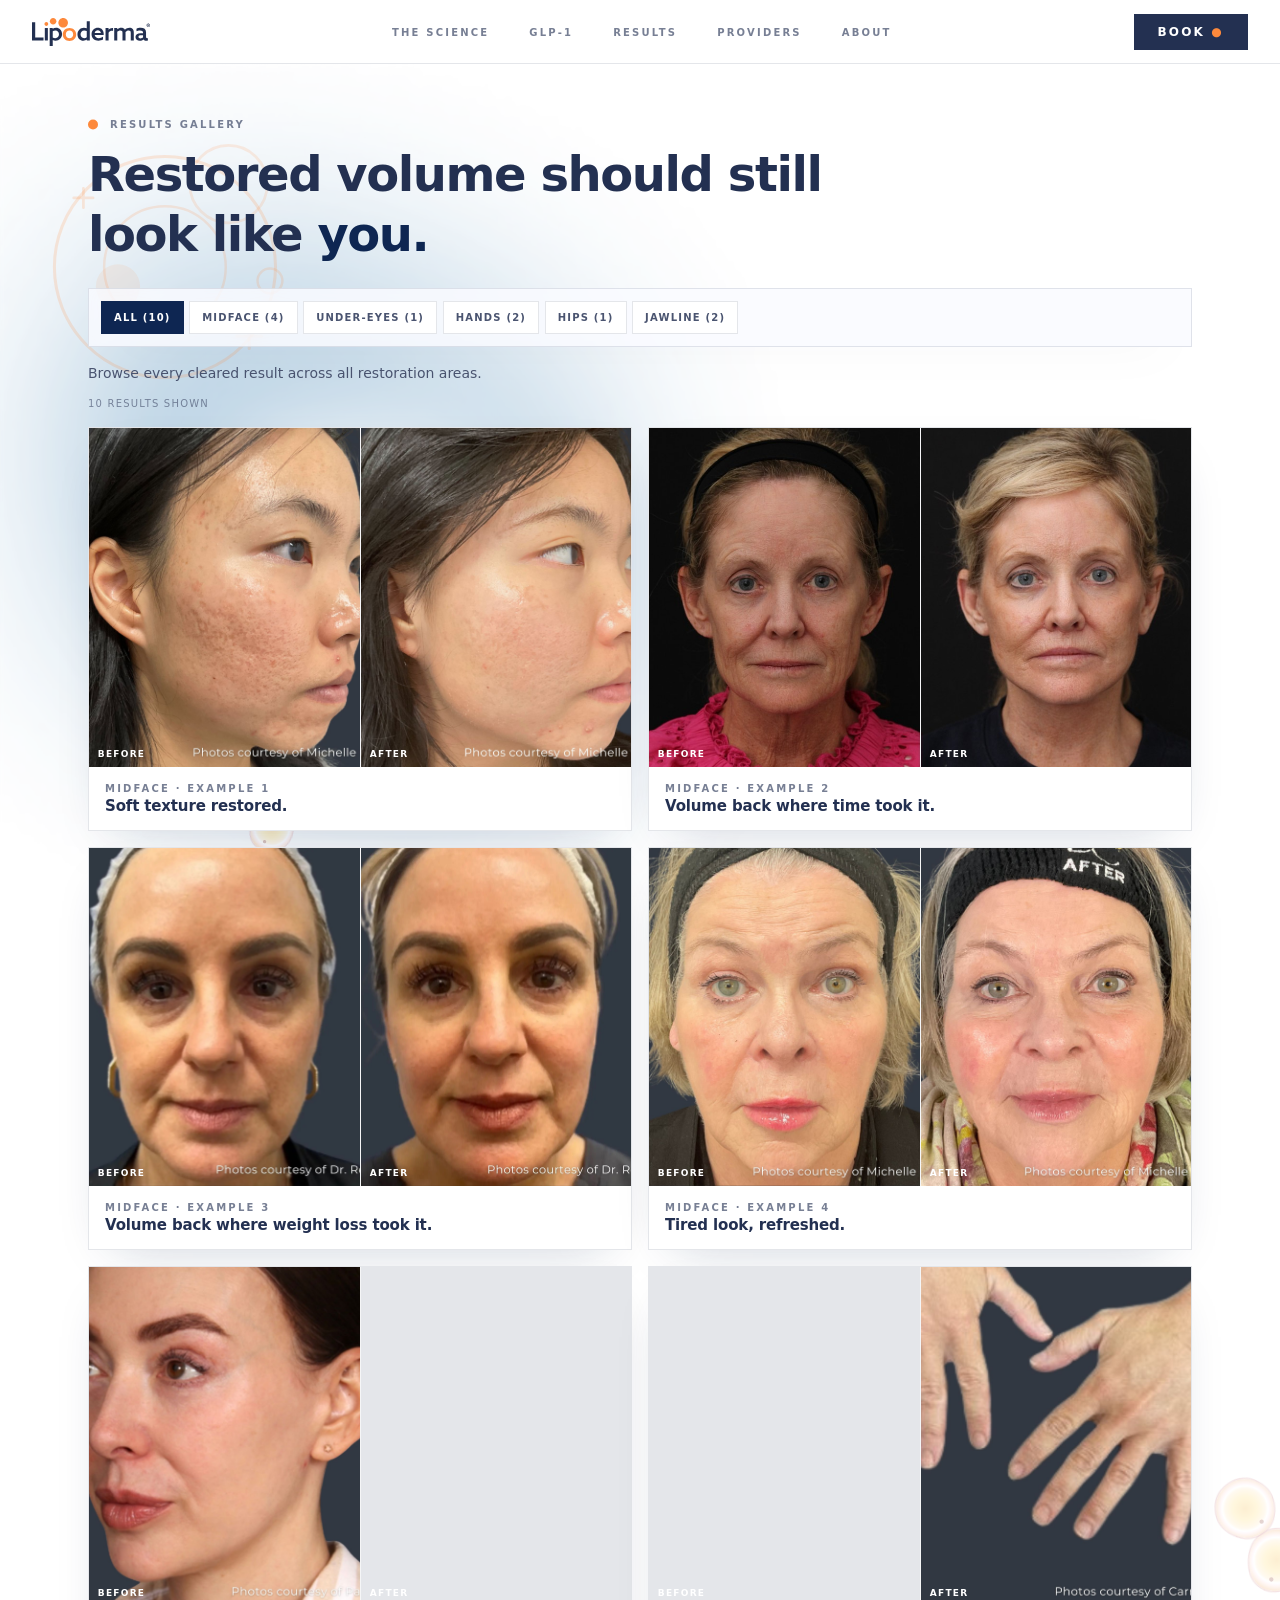
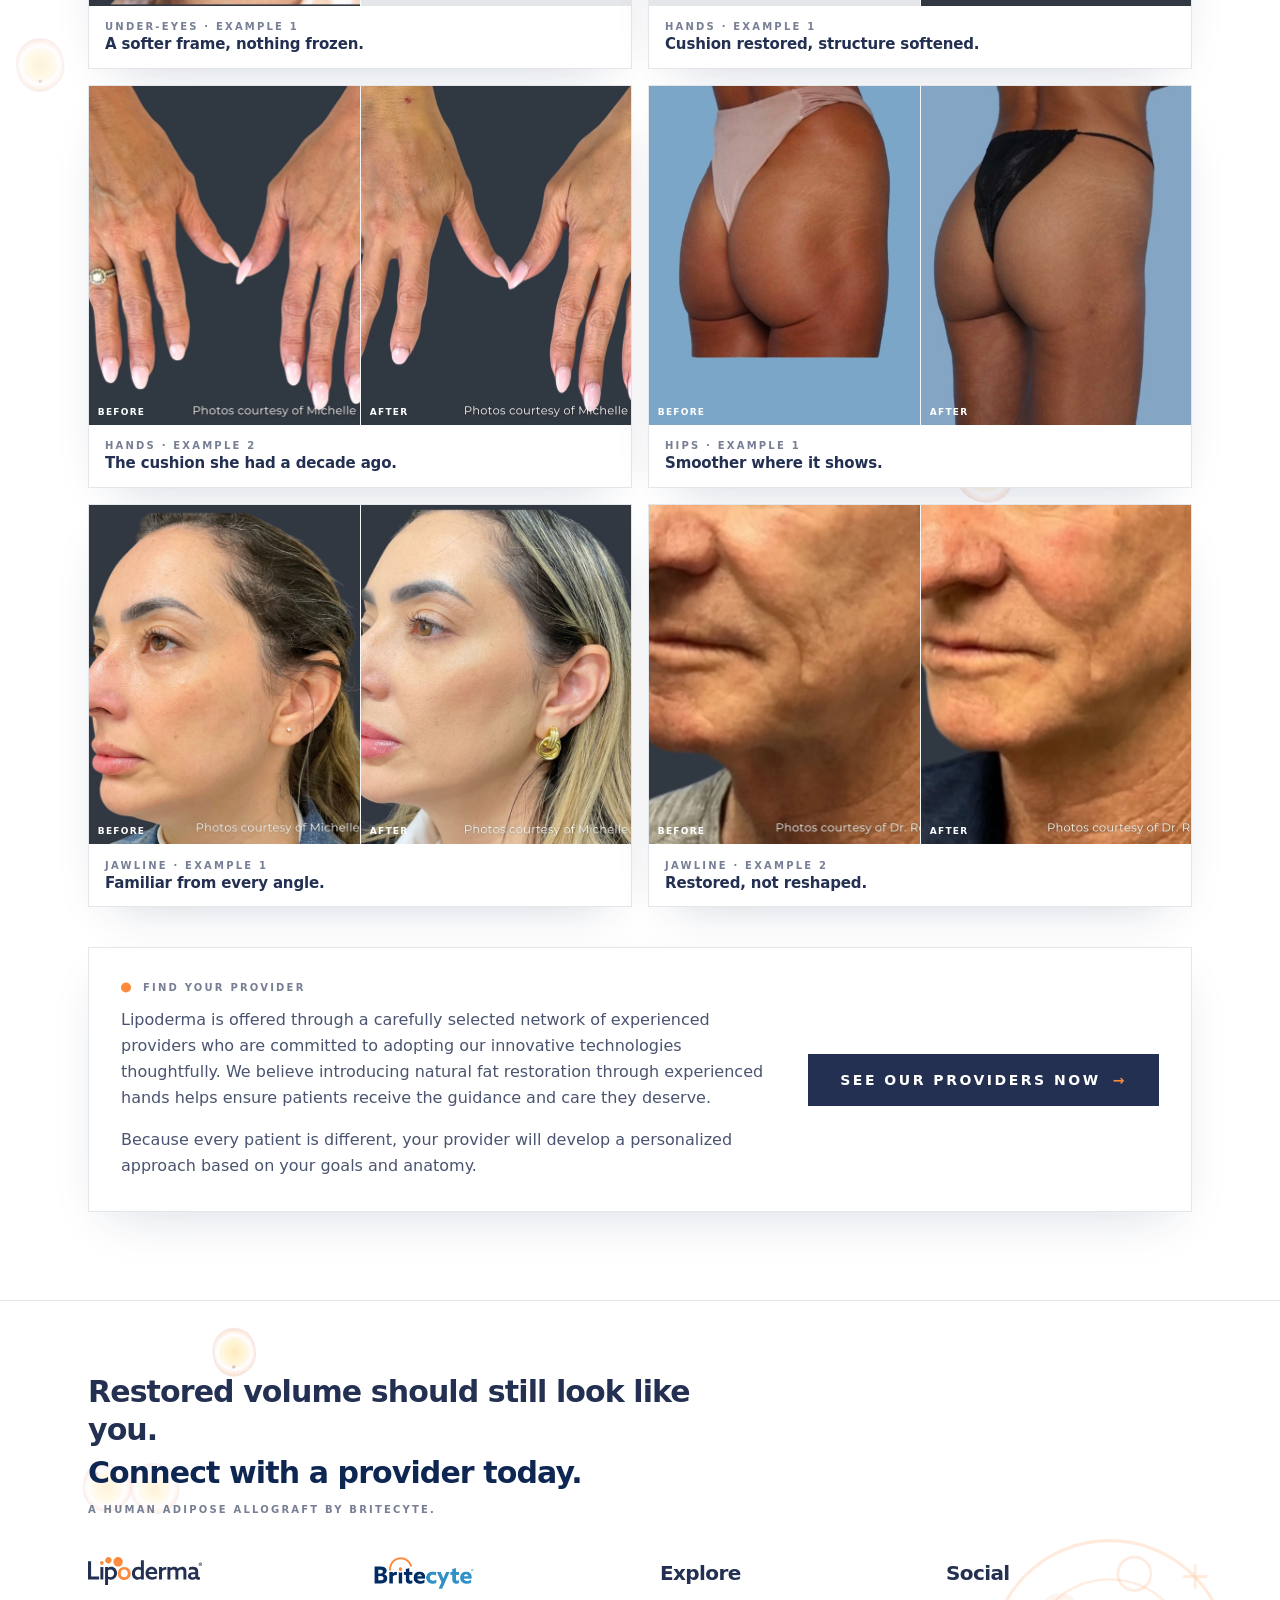
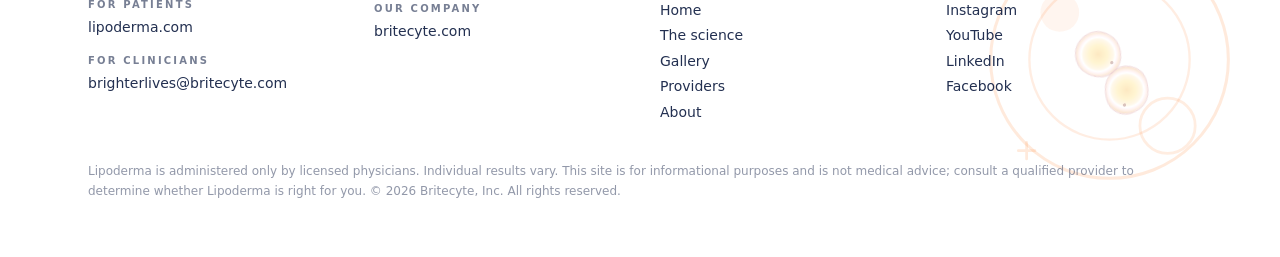
==== commit 7d28ebc7: "Archive retired assets and update gallery results Preserve superseded sources outside the published " ====
--- a/gallery/index.html
+++ b/gallery/index.html
@@ -8,7 +8,7 @@
     <link rel="icon" href="../images/favicons/favicon-192.png" sizes="192x192" type="image/png" />
     <link rel="apple-touch-icon" href="../images/favicons/apple-touch-icon.png" />
     <link rel="preload" as="image" href="../images/logos/lipoderma-logo.svg" />
-    <link rel="stylesheet" href="../css/styles.css?v=20260709r">
+    <link rel="stylesheet" href="../css/styles.css?v=20260715e">
     <title>Lipoderma® Gallery | Natural Volume Restoration</title>
     <meta name="description"
         content="Browse Lipoderma before and after results by restoration area—midface, under-eyes, hands, hips, and jawline." />
@@ -181,7 +181,7 @@
             </div>
         </footer>
     </div>
-    <script type="module" src="../js/main.js?v=20260703b"></script>
+    <script type="module" src="../js/main.js?v=20260715f"></script>
 </body>
 
 </html>
--- a/css/styles.css
+++ b/css/styles.css
@@ -2709,8 +2709,20 @@
 a[href],
 label[for],
 summary,
-[role="button"]:not([aria-disabled="true"]) {
+[role="button"]:not([aria-disabled="true"]),
+[role="tab"]:not([aria-disabled="true"]) {
     cursor: pointer
+}
+
+button:disabled,
+input[type="button"]:disabled,
+input[type="submit"]:disabled,
+input[type="reset"]:disabled,
+input:disabled,
+select:disabled,
+textarea:disabled,
+[aria-disabled="true"] {
+    cursor: not-allowed
 }
 
 .font-display {
@@ -5513,6 +5525,15 @@
     min-height: 9.5rem;
 }
 
+.results-preview-card__courtesy {
+    margin-top: 0.25rem;
+    color: rgb(255 255 255 / 0.56);
+    font-size: 0.625rem;
+    font-weight: 500;
+    letter-spacing: 0.015em;
+    line-height: 1.3;
+}
+
 .results-preview-card__cap .font-display {
     flex: 1 1 auto;
     min-height: 3.5rem;
@@ -5655,16 +5676,15 @@
 
 .results-gallery__half-label {
     position: absolute;
-    left: 0;
     right: 0;
     bottom: 0;
+    left: 0;
     padding: 0.45rem 0.55rem 0.35rem;
+    color: #fff;
     font-size: 0.5625rem;
     font-weight: 700;
     letter-spacing: 0.14em;
     text-transform: uppercase;
-    color: #fff;
-    background: linear-gradient(to top, rgb(14 38 82 / 0.78), rgb(14 38 82 / 0));
     pointer-events: none;
 }
 
@@ -5698,6 +5718,16 @@
     font-weight: 600;
     letter-spacing: -0.01em;
     line-height: 1.35;
+}
+
+.results-gallery__courtesy-line {
+    margin-top: 0.35rem;
+    color: #4a5470;
+    font-size: 0.5625rem;
+    font-weight: 500;
+    letter-spacing: 0.015em;
+    line-height: 1.35;
+    opacity: 0.72;
 }
 
 .results-gallery-lightbox {
@@ -5838,6 +5868,16 @@
     line-height: 1.6;
 }
 
+.results-gallery-lightbox__courtesy {
+    margin-top: 0.3rem;
+    color: var(--color-ink-soft) !important;
+    font-size: 0.6875rem !important;
+    font-weight: 500;
+    letter-spacing: 0.015em;
+    line-height: 1.35 !important;
+    opacity: 0.72;
+}
+
 .results-gallery-lightbox__cta {
     margin-top: 1rem;
     display: inline-block;
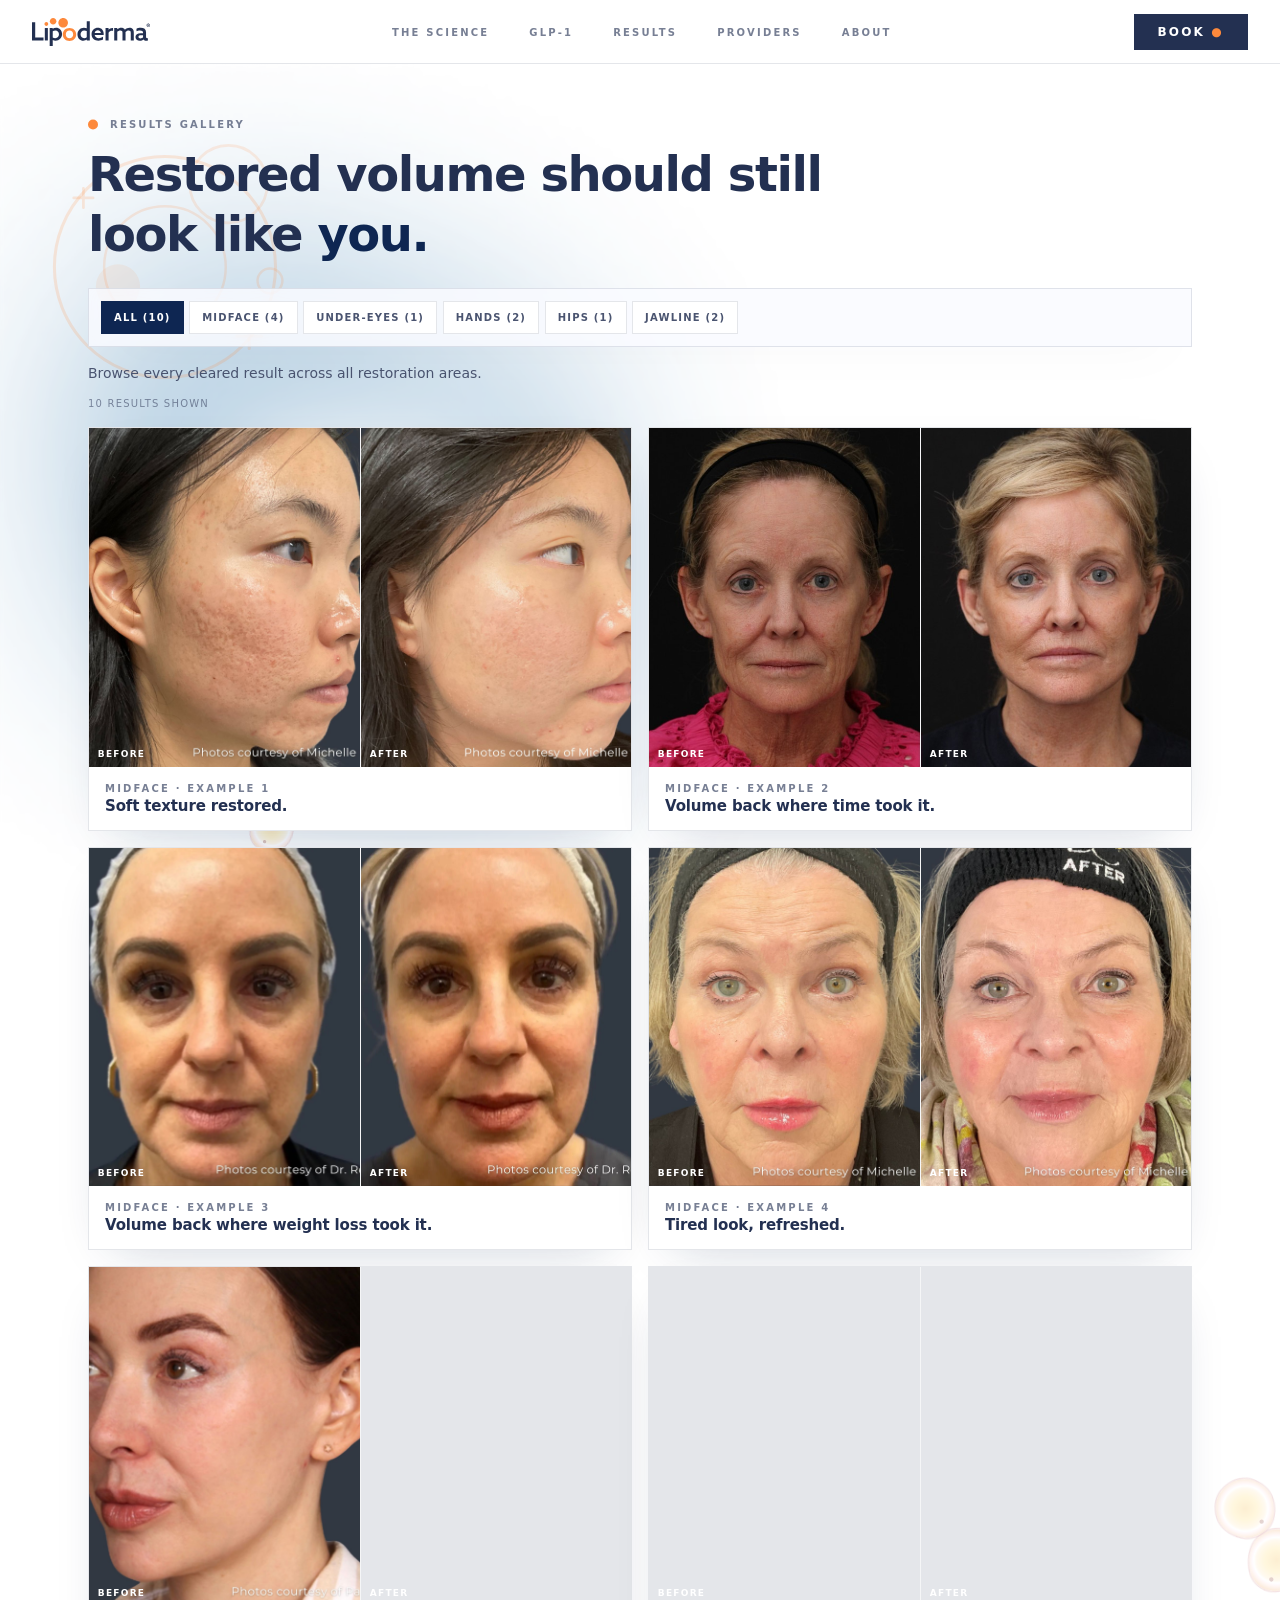
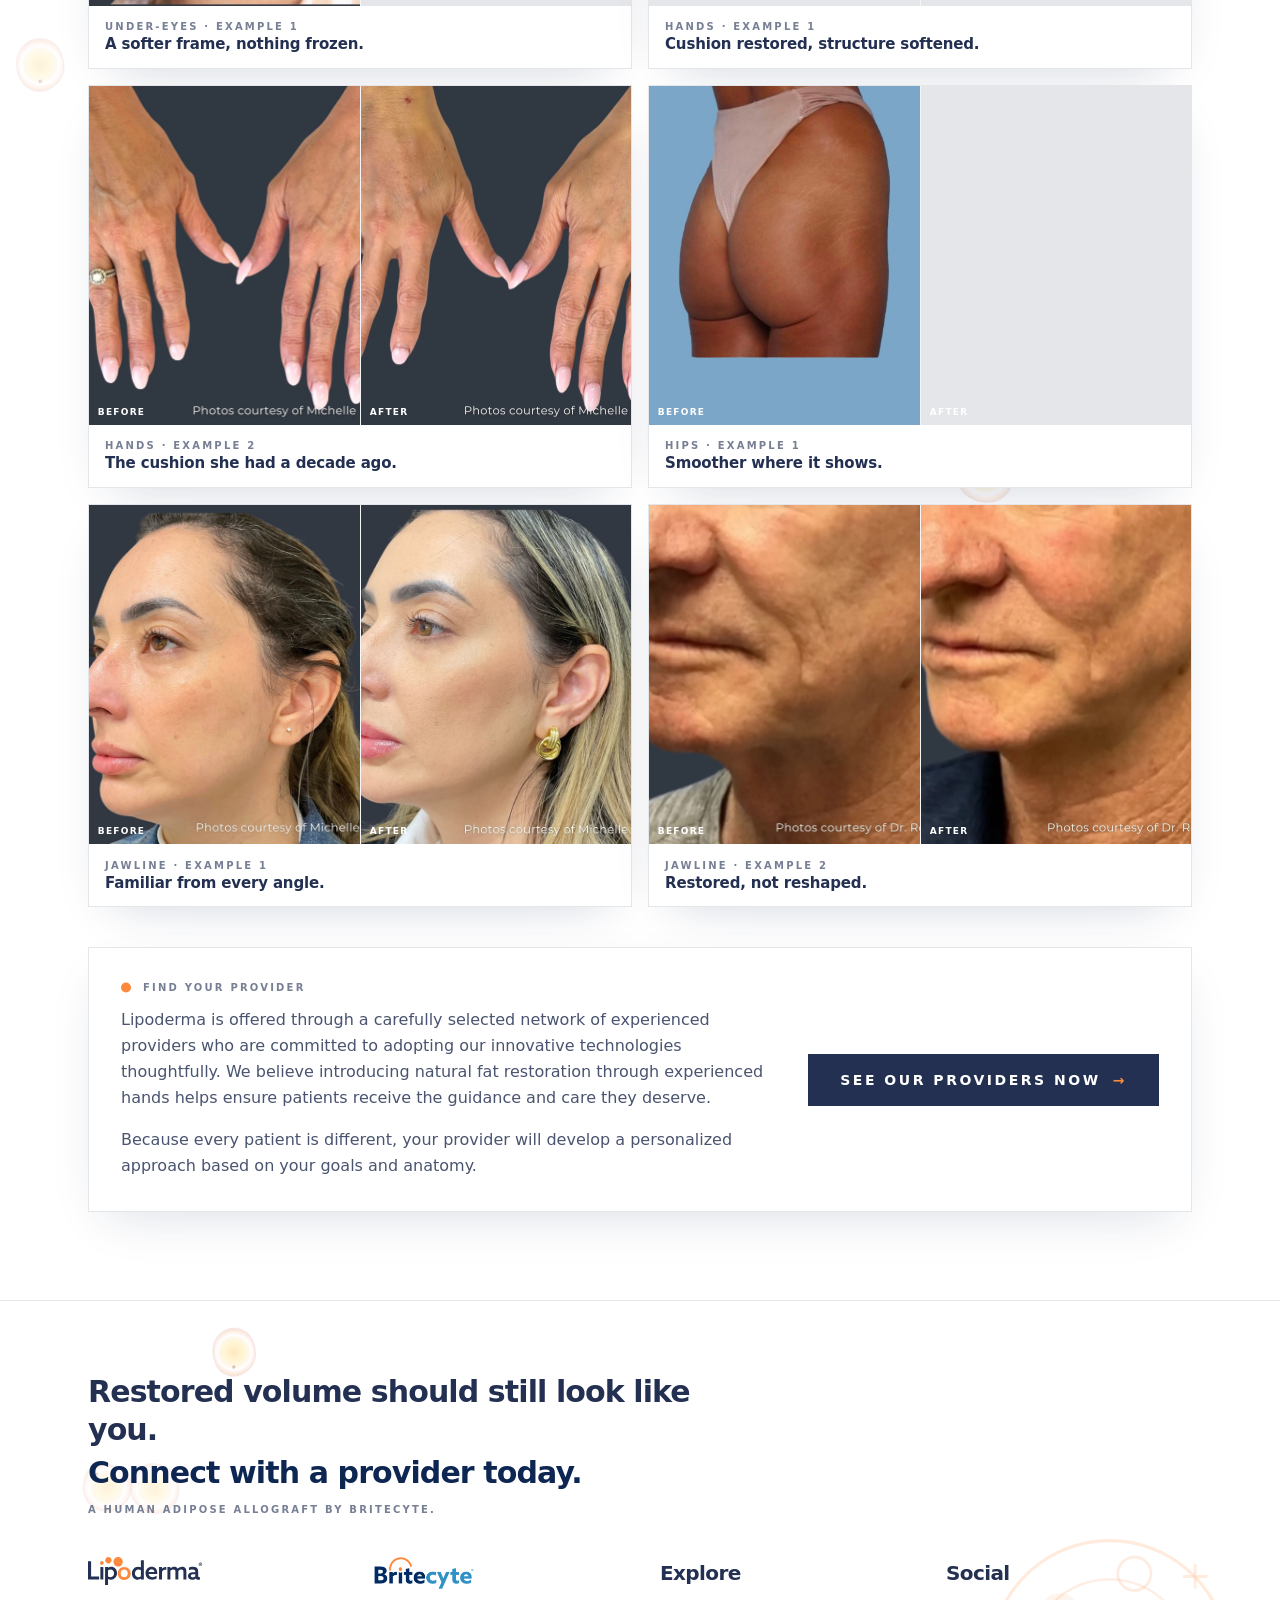
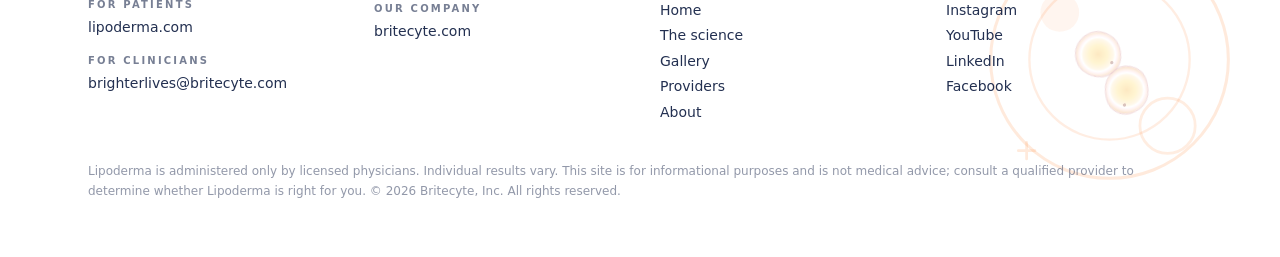
==== commit 2118b702: "Add Google Tag Manager (GTM-5LXJSVJB) to all pages." ====
--- a/gallery/index.html
+++ b/gallery/index.html
@@ -2,6 +2,14 @@
 <html lang="en" class="scroll-smooth">
 
 <head>
+    <!-- Google Tag Manager -->
+    <script async src="https://www.googletagmanager.com/gtm.js?id=GTM-5LXJSVJB"></script>
+    <script>
+      window.dataLayer = window.dataLayer || [];
+      function gtag(){dataLayer.push(arguments);}
+      gtag('js', new Date());
+    </script>
+    <!-- End Google Tag Manager -->
     <meta charSet="utf-8" />
     <meta name="viewport" content="width=device-width, initial-scale=1, interactive-widget=overlays-content" />
     <link rel="icon" href="../images/favicons/favicon-32.png" sizes="32x32" type="image/png" />
@@ -28,6 +36,10 @@
 </head>
 
 <body class="antialiased">
+    <!-- Google Tag Manager (noscript) -->
+    <noscript><iframe src="https://www.googletagmanager.com/ns.html?id=GTM-5LXJSVJB"
+      height="0" width="0" style="display:none;visibility:hidden"></iframe></noscript>
+    <!-- End Google Tag Manager (noscript) -->
     <div class="v2-surface min-h-screen">
         <header class="site-header fixed inset-x-0 top-0 z-50 border-b hairline bg-white/80 backdrop-blur-md">
             <div class="mx-auto flex h-16 max-w-7xl items-center justify-between px-4 md:px-8"><a
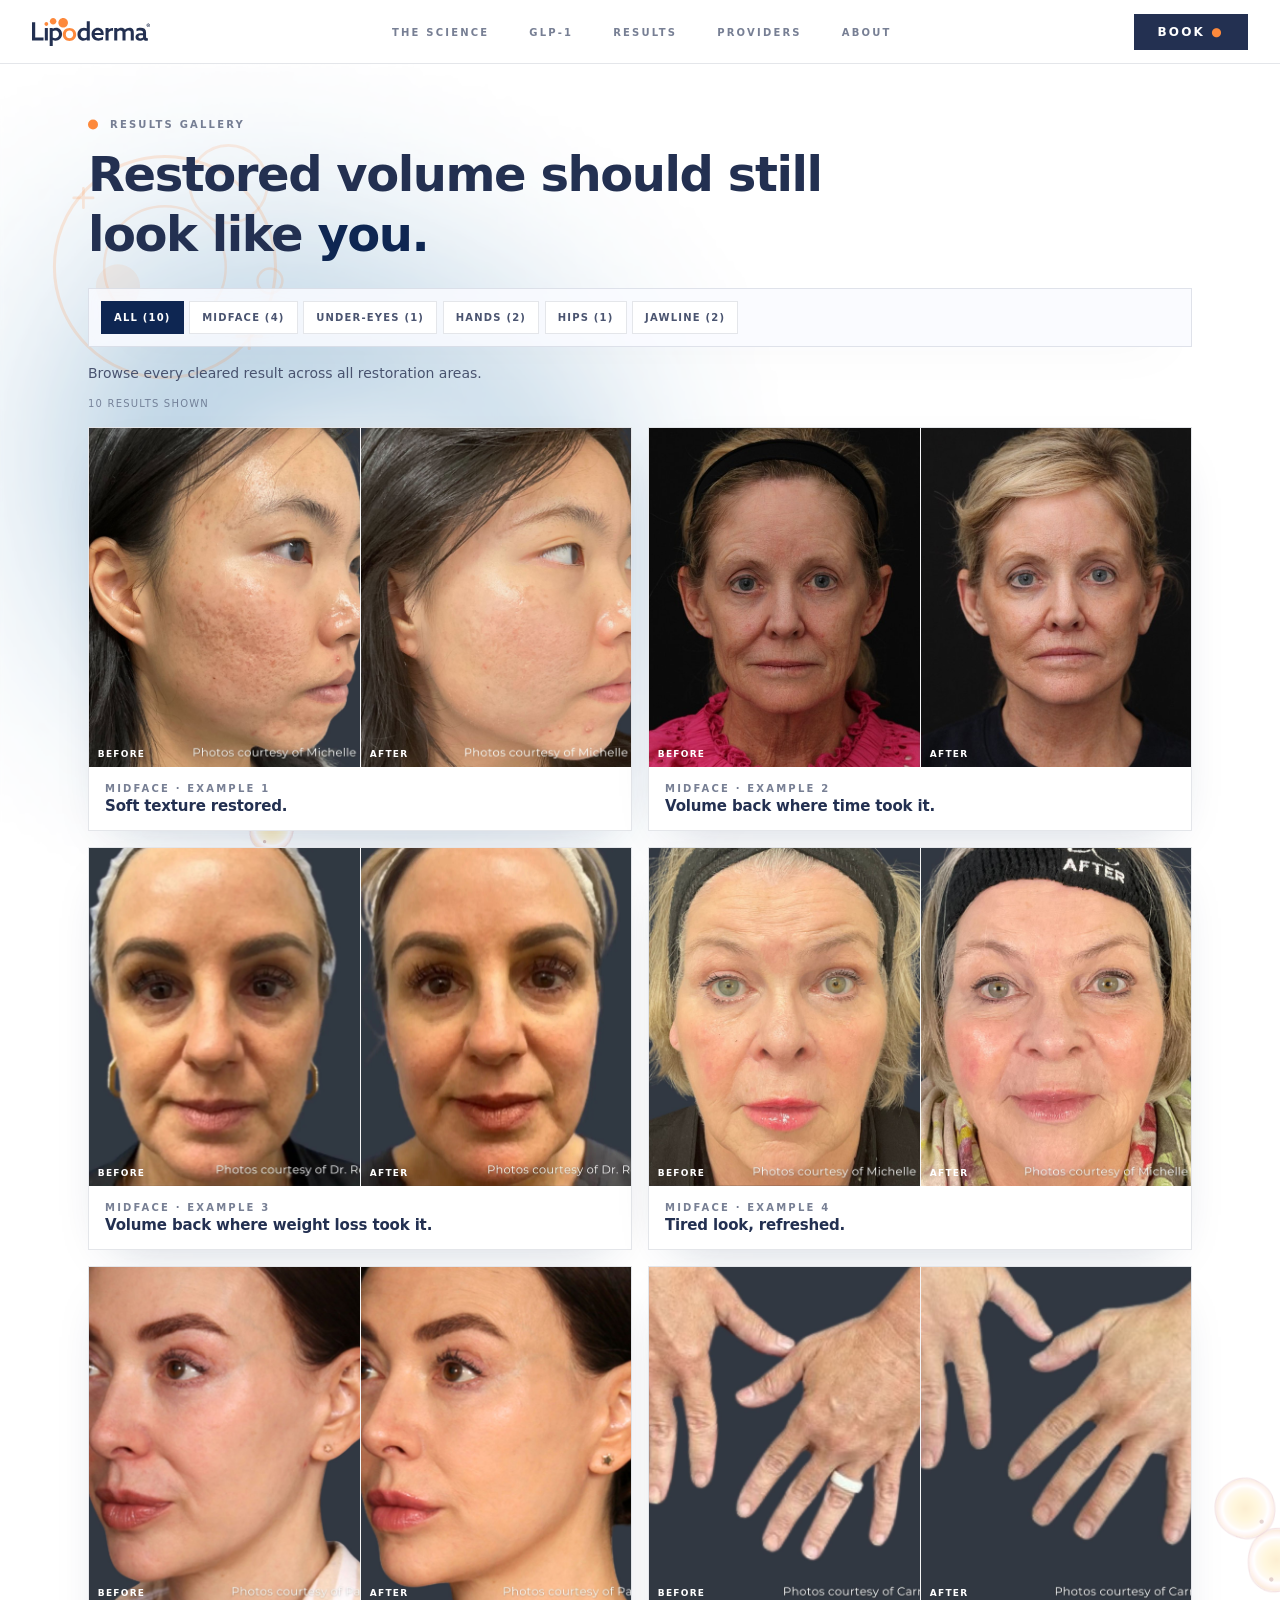
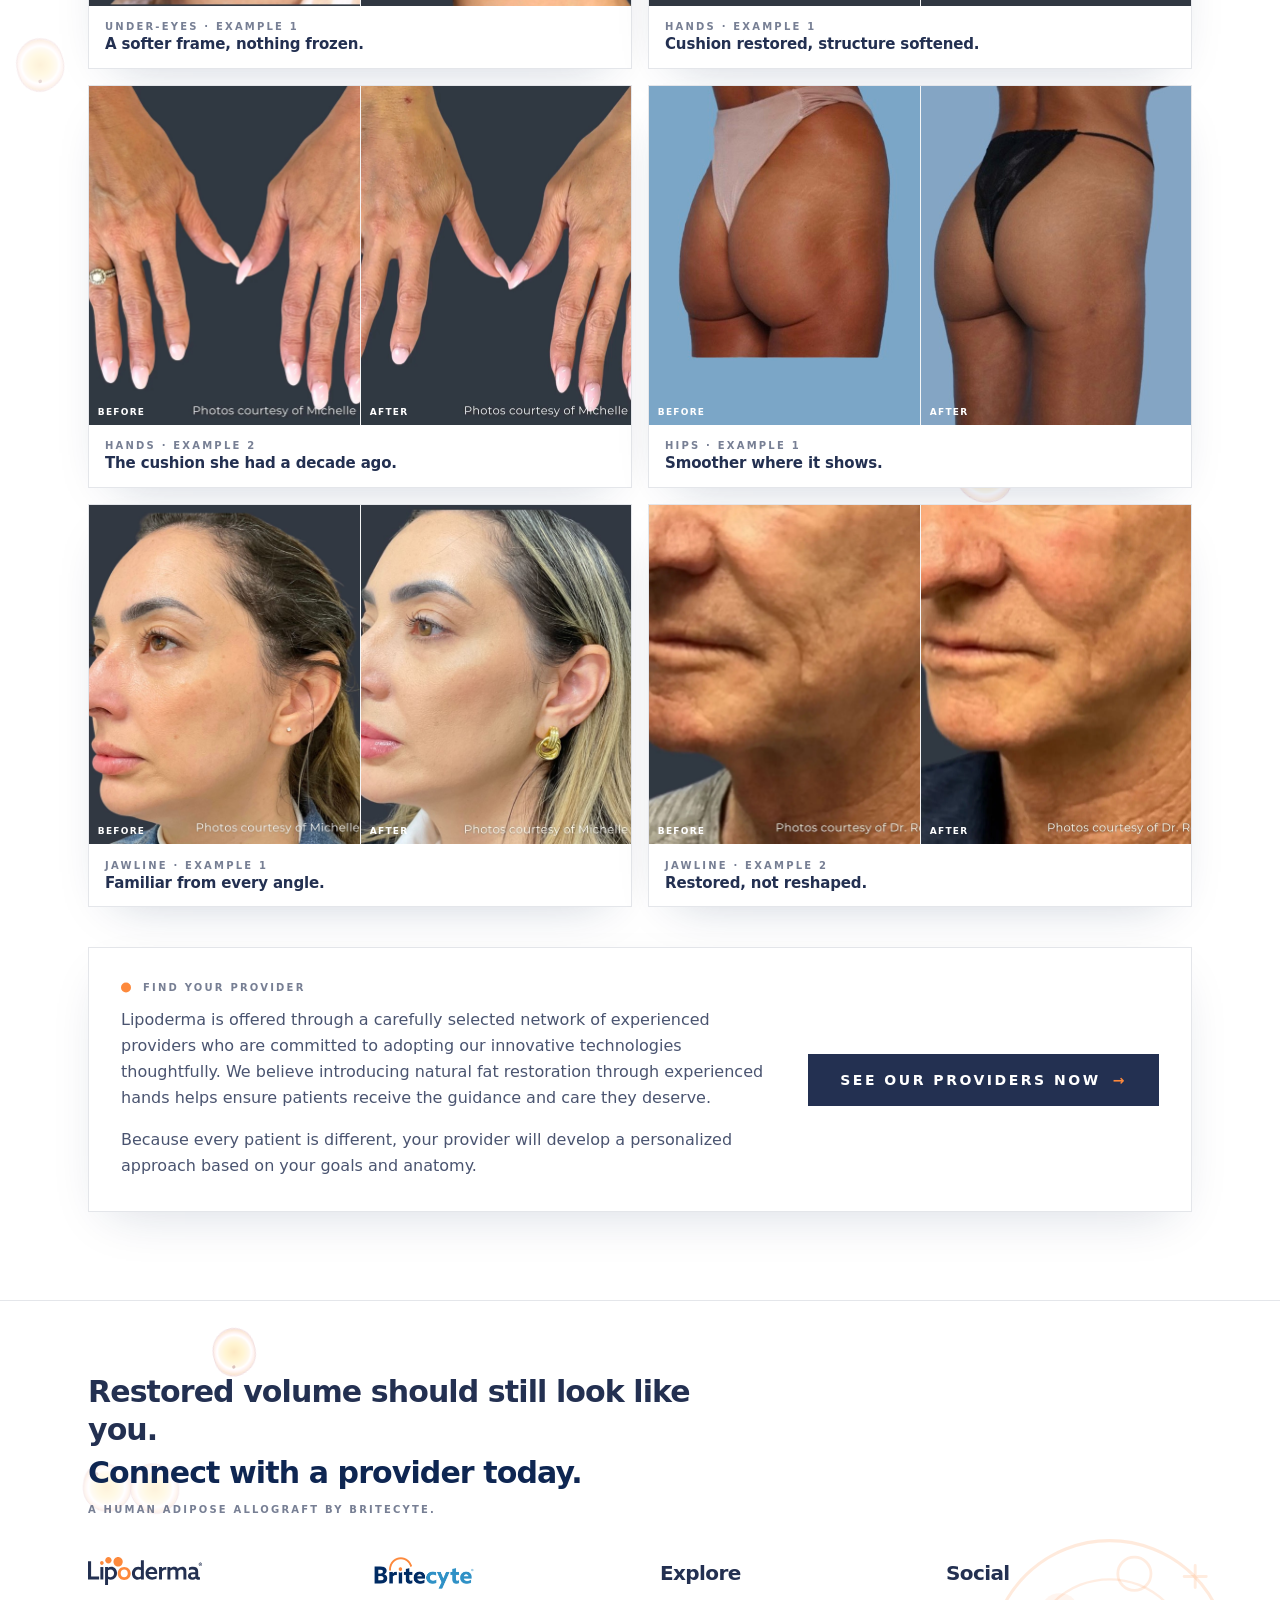
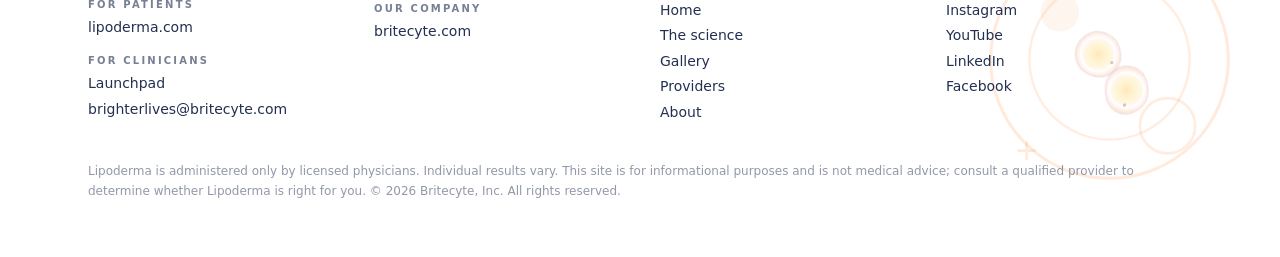
==== commit 9abdb6aa: "Add Launchpad link under For clinicians in the footer." ====
--- a/gallery/index.html
+++ b/gallery/index.html
@@ -137,6 +137,7 @@
                             </div>
                             <div class="footer-meta-links">
                                 <p class="microtype">For clinicians</p>
+                                <a href="https://lipoderma-launchpad.onrender.com" class="footer-meta-link">Launchpad</a>
                                 <a href="mailto:brighterlives@britecyte.com"
                                     class="footer-meta-link">brighterlives@britecyte.com</a>
                             </div>
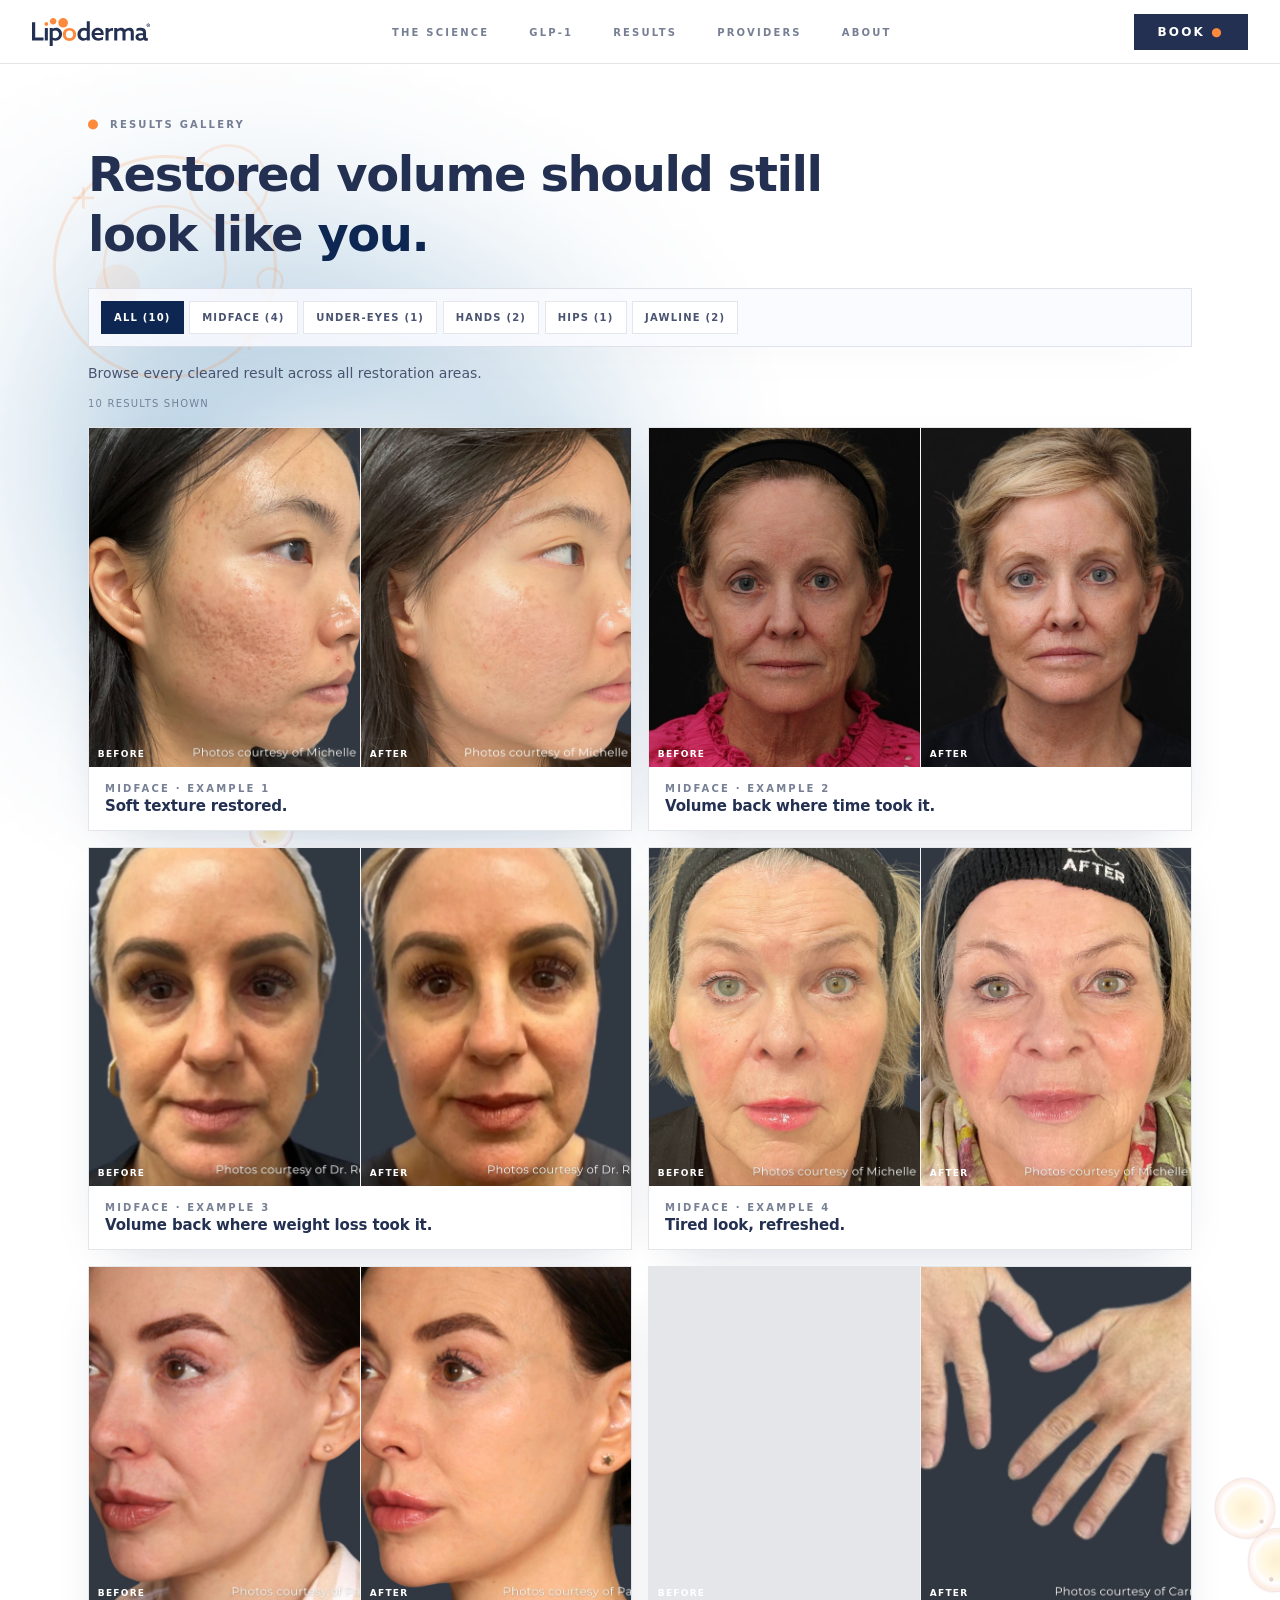
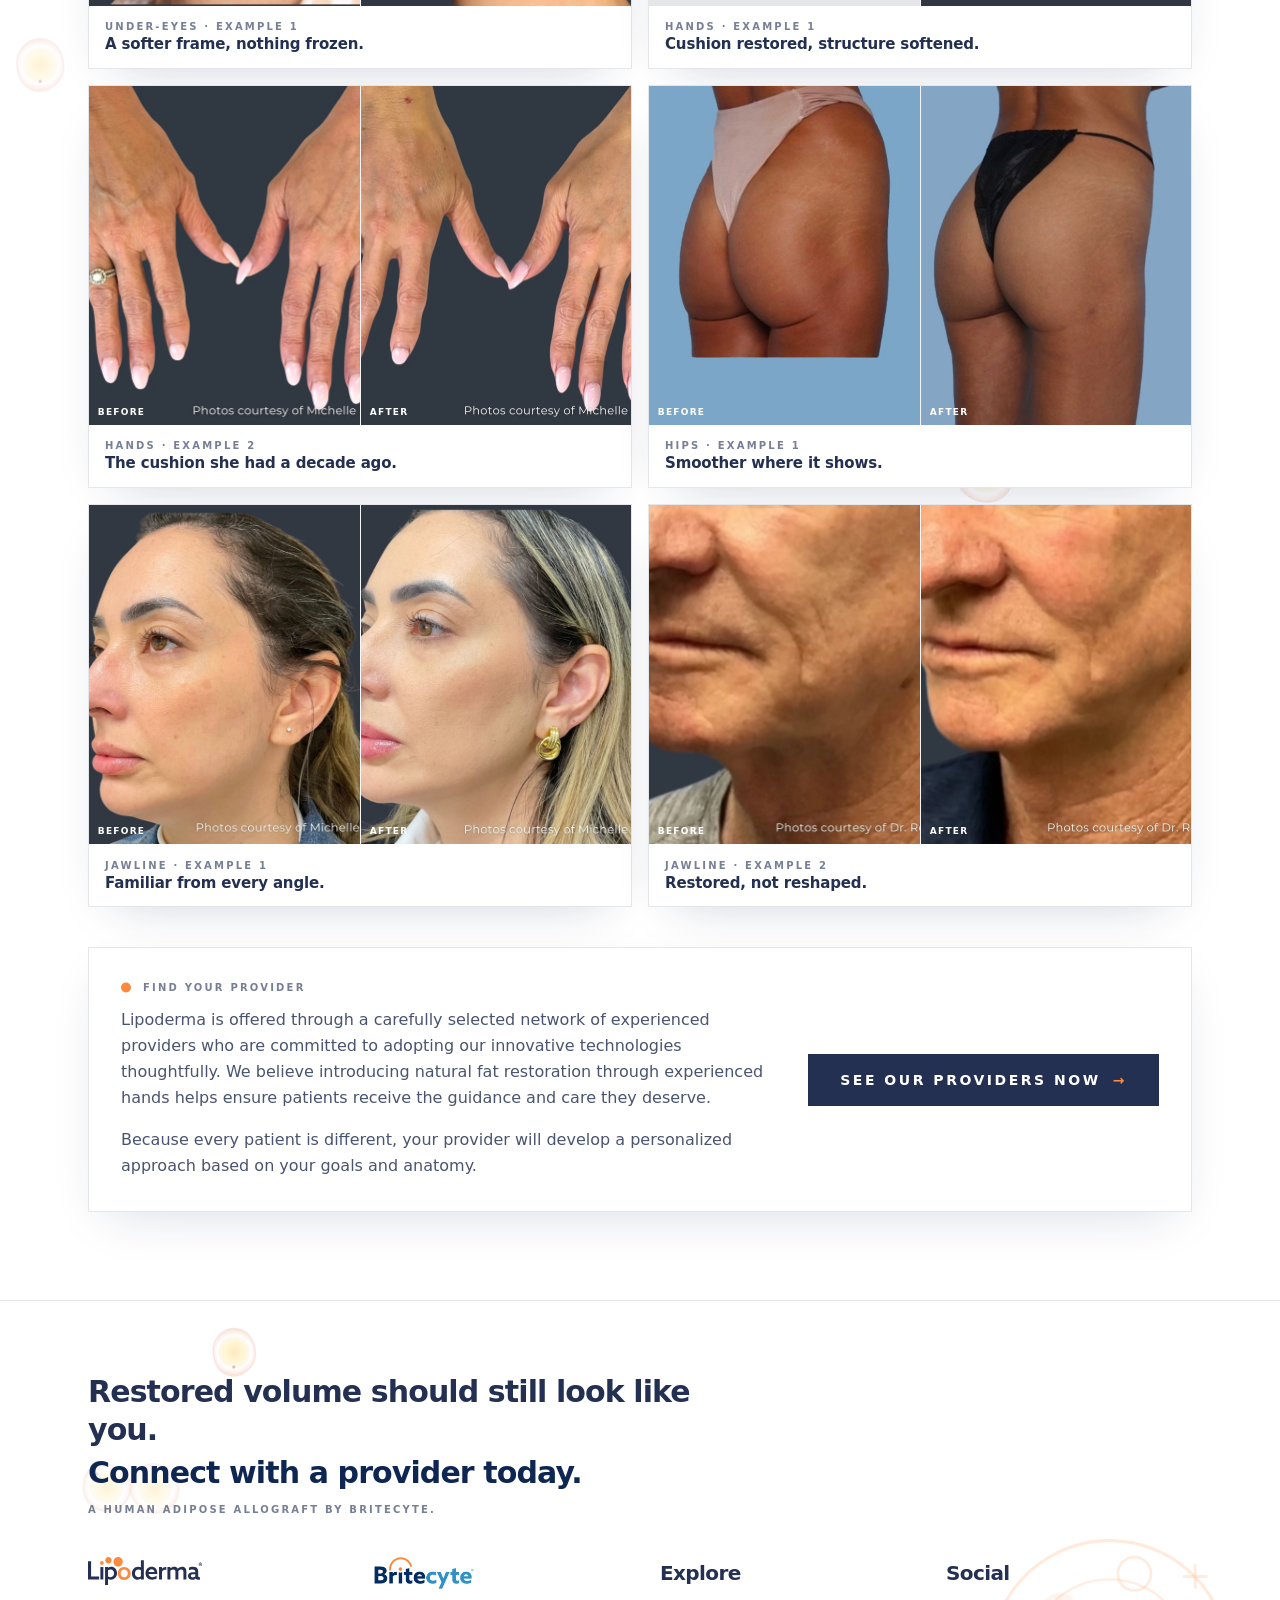
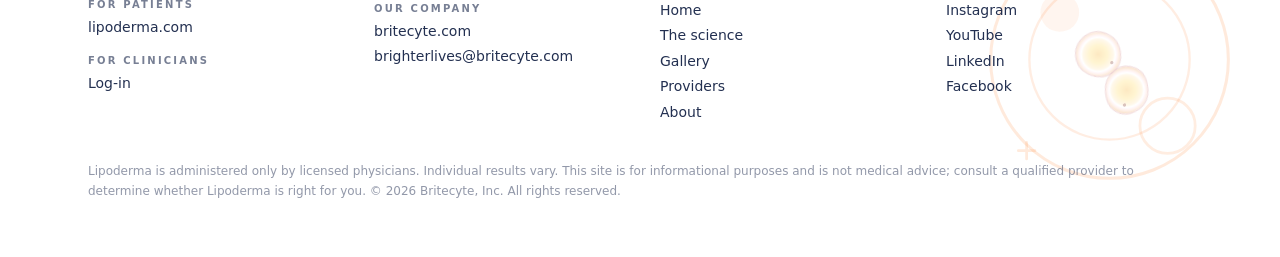
==== commit e1c1f296: "Update hero tagline, results cards, and footer links. Ship Restore what's yours™, tighten results pr" ====
--- a/gallery/index.html
+++ b/gallery/index.html
@@ -137,9 +137,7 @@
                             </div>
                             <div class="footer-meta-links">
                                 <p class="microtype">For clinicians</p>
-                                <a href="https://lipoderma-launchpad.onrender.com" class="footer-meta-link">Launchpad</a>
-                                <a href="mailto:brighterlives@britecyte.com"
-                                    class="footer-meta-link">brighterlives@britecyte.com</a>
+                                <a href="https://lipoderma-launchpad.onrender.com" class="footer-meta-link">Log-in</a>
                             </div>
                         </div>
                     </div>
@@ -151,6 +149,8 @@
                             <div class="footer-meta-links">
                                 <p class="microtype">Our company</p>
                                 <a href="https://britecyte.com" class="footer-meta-link">britecyte.com</a>
+                                <a href="mailto:brighterlives@britecyte.com"
+                                    class="footer-meta-link">brighterlives@britecyte.com</a>
                             </div>
                         </div>
                     </div>
--- a/css/styles.css
+++ b/css/styles.css
@@ -2903,6 +2903,11 @@
     position: relative
 }
 
+#hero-a .hero-a-desktop .v2-hero-copy-stack h1,
+#hero-a .hero-a-desktop .v2-hero-copy-stack h1 span {
+    color: #fdc89a
+}
+
 .state-tall-only {
     display: none
 }
@@ -5055,6 +5060,7 @@
         color: var(--color-ivory) !important
     }
 
+    #hero-a .hero-a-mobile-copy-zone h1,
     #hero-a .hero-a-mobile-copy-zone h1 span {
         color: color-mix(in oklab, #fdc89a 80%, transparent) !important
     }
@@ -5315,6 +5321,7 @@
     #hero-a.hero-use-mobile-layout .hero-a-mobile-copy-zone h1 {
         font-size: 2.375rem !important;
         line-height: 1.14 !important;
+        color: color-mix(in oklab, #fdc89a 80%, transparent) !important;
     }
 
     #hero-a.hero-use-mobile-layout .hero-a-mobile-copy-zone p {
@@ -5522,7 +5529,8 @@
 .results-preview-card__cap {
     display: flex;
     flex-direction: column;
-    min-height: 9.5rem;
+    min-height: 0;
+    padding: 0.75rem 0.875rem 0.875rem !important;
 }
 
 .results-preview-card__courtesy {
@@ -5535,8 +5543,18 @@
 }
 
 .results-preview-card__cap .font-display {
-    flex: 1 1 auto;
-    min-height: 3.5rem;
+    flex: 0 1 auto;
+    min-height: 0;
+    margin-top: 0.2rem !important;
+    font-size: 0.75rem !important;
+    line-height: 1.25 !important;
+    white-space: nowrap;
+    overflow: hidden;
+    text-overflow: ellipsis;
+}
+
+.results-preview-card__cap > a {
+    margin-top: 0.5rem !important;
 }
 
 .results-preview-card__cap [data-scroll-providers] {
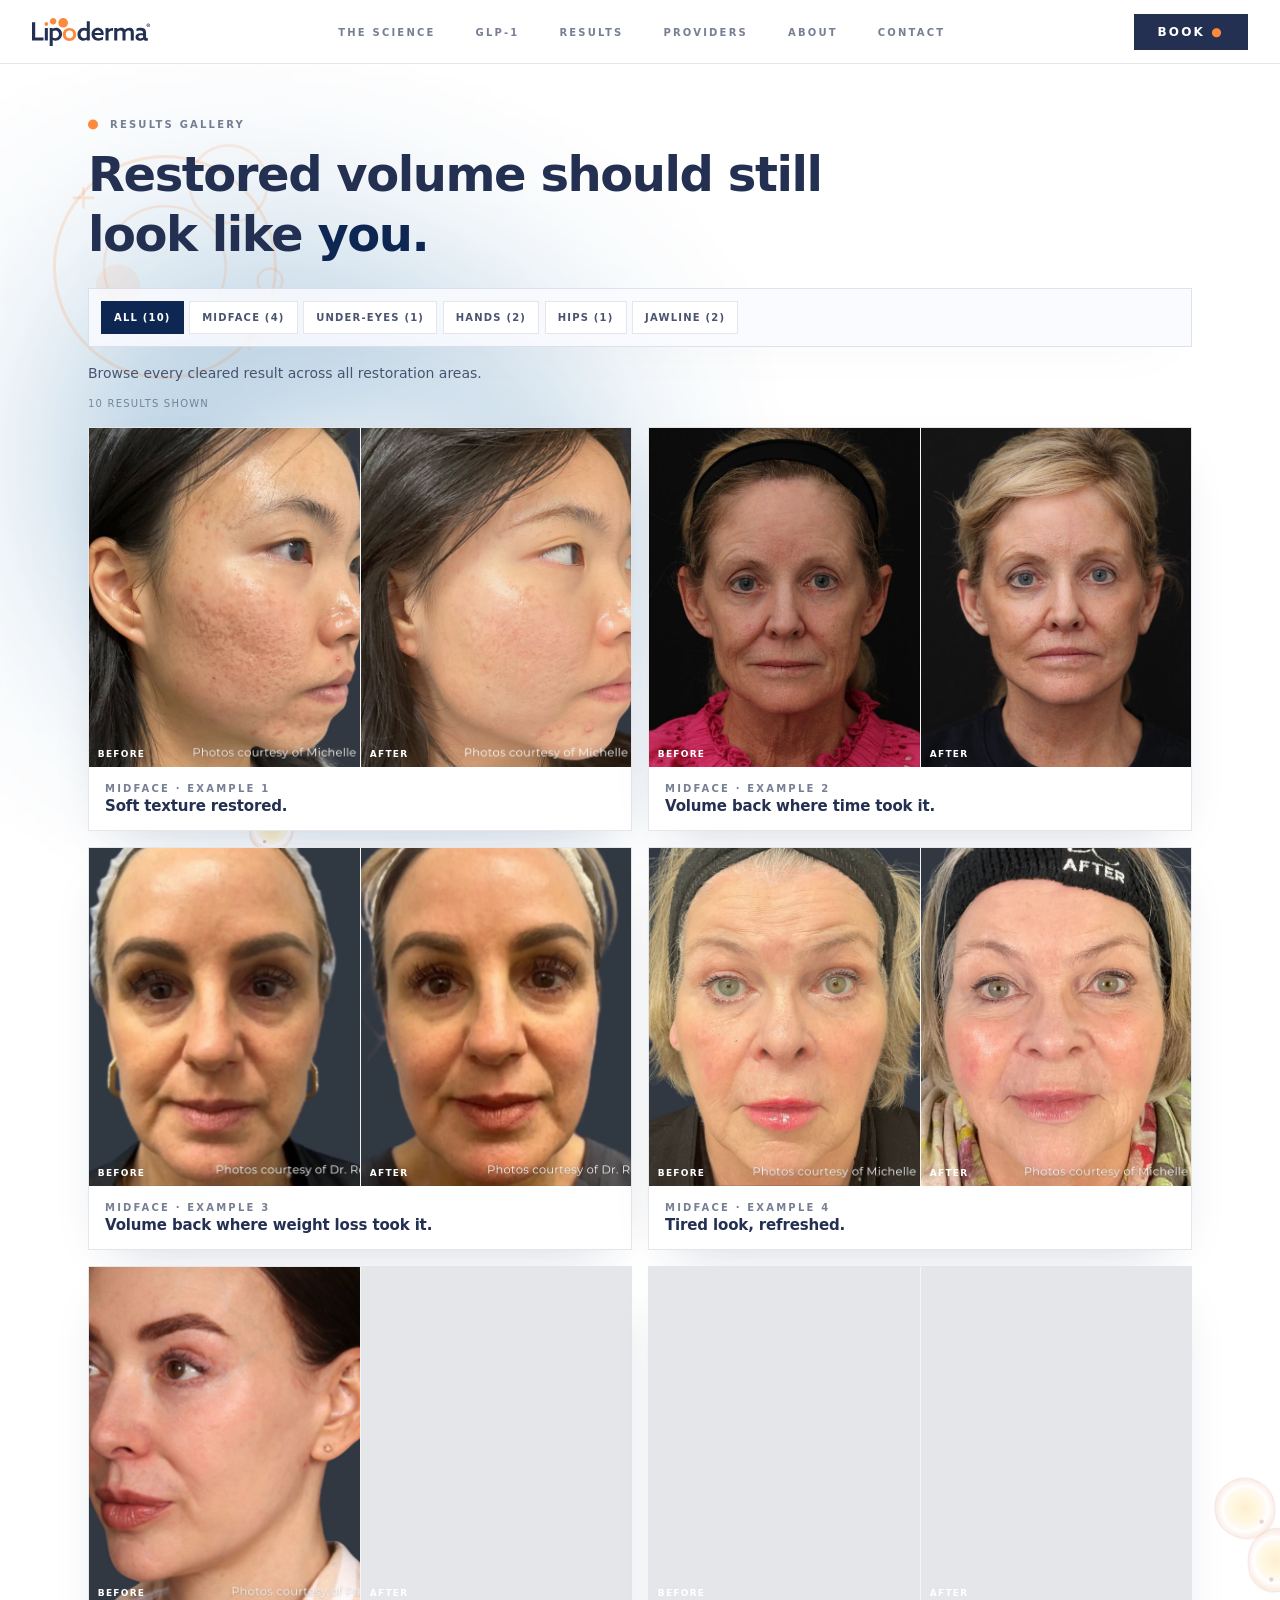
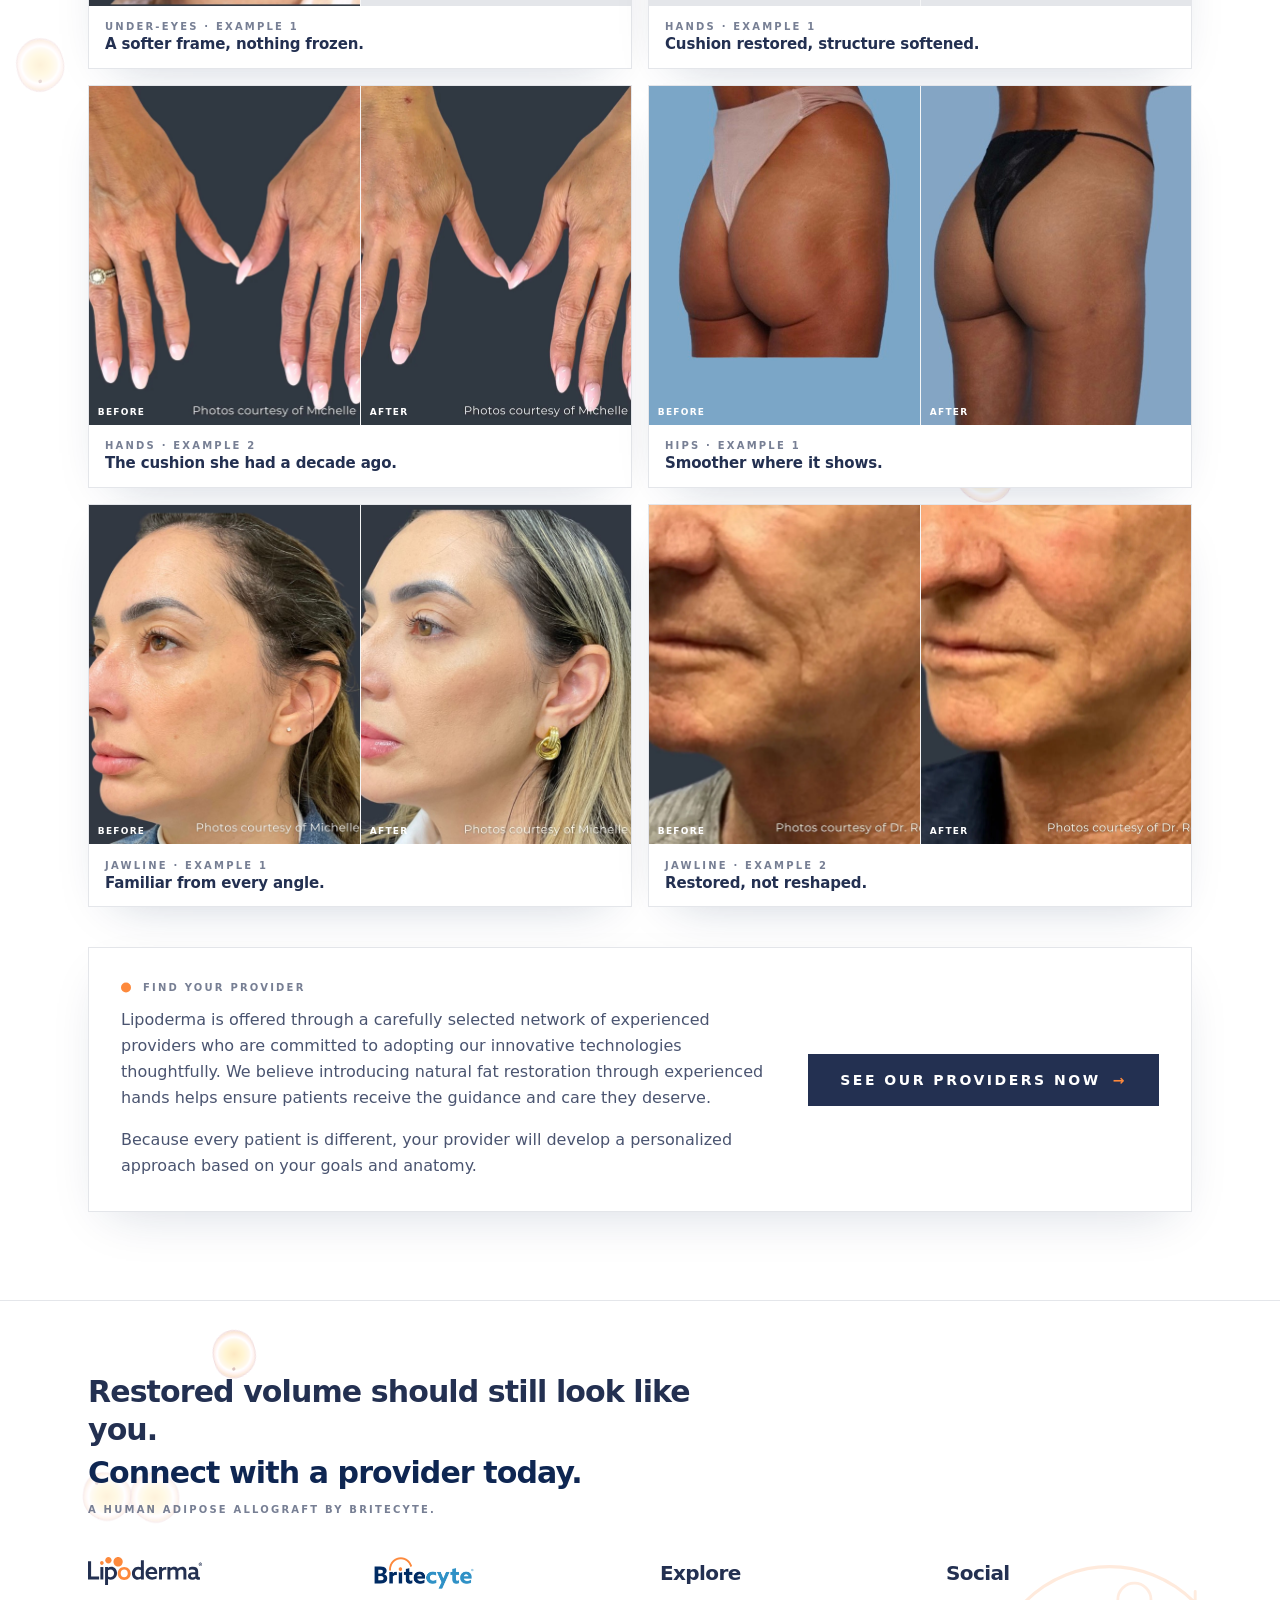
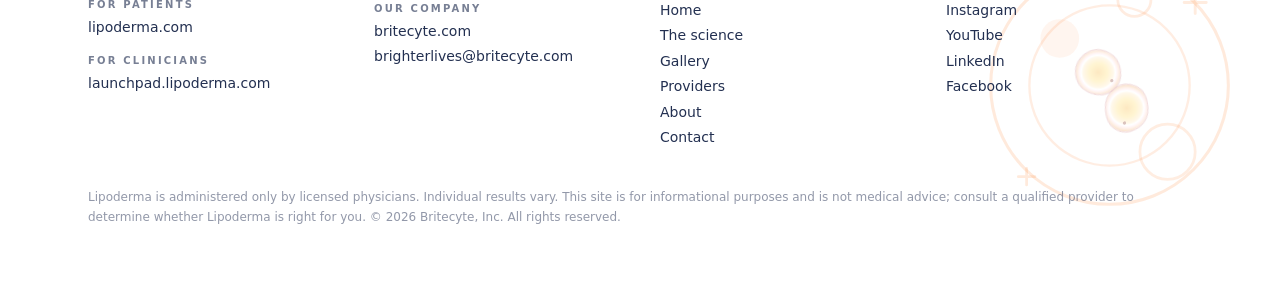
==== commit 4d7996a2: "Add contact section and launchpad links." ====
--- a/gallery/index.html
+++ b/gallery/index.html
@@ -50,7 +50,8 @@
                         class="transition-colors hover:text-ink">GLP-1</a><a href="../#results"
                         class="transition-colors hover:text-ink">Results</a><a href="../#providers"
                         class="transition-colors hover:text-ink">Providers</a><a href="../#about"
-                        class="transition-colors hover:text-ink">About</a></nav>
+                        class="transition-colors hover:text-ink">About</a><a href="../#contact"
+                        class="transition-colors hover:text-ink">Contact</a></nav>
                 <div class="flex items-center gap-3"><button type="button" data-scroll-providers
                         class="bg-ink px-6 py-2.5 text-xs font-semibold uppercase tracking-[0.18em] text-white transition-colors hover:bg-bronze">Book<span
                             class="text-flame"> ●</span></button><button type="button"
@@ -65,7 +66,8 @@
                     science</a><a href="../#glp1" class="transition-colors hover:text-ink">GLP-1</a><a href="../#results"
                     class="transition-colors hover:text-ink">Results</a><a href="../#providers"
                     class="transition-colors hover:text-ink">Providers</a><a href="../#about"
-                    class="transition-colors hover:text-ink">About</a></nav>
+                    class="transition-colors hover:text-ink">About</a><a href="../#contact"
+                    class="transition-colors hover:text-ink">Contact</a></nav>
         </header>
         <main class="site-main">
             <section class="gallery-page-section relative overflow-hidden bg-white py-18 md:py-24"><svg aria-hidden="true"
@@ -137,7 +139,7 @@
                             </div>
                             <div class="footer-meta-links">
                                 <p class="microtype">For clinicians</p>
-                                <a href="https://lipoderma-launchpad.onrender.com" class="footer-meta-link">Log-in</a>
+                                <a href="https://launchpad.lipoderma.com" class="footer-meta-link">launchpad.lipoderma.com</a>
                             </div>
                         </div>
                     </div>
@@ -165,6 +167,7 @@
                                 <a href="../gallery/" class="footer-meta-link">Gallery</a>
                                 <a href="../#providers" class="footer-meta-link">Providers</a>
                                 <a href="../#about" class="footer-meta-link">About</a>
+                                <a href="../#contact" class="footer-meta-link">Contact</a>
                             </div>
                         </div>
                     </div>
--- a/css/styles.css
+++ b/css/styles.css
@@ -2962,7 +2962,8 @@
 .v2-surface #providers,
 .v2-surface #results,
 .v2-surface #why,
-.v2-surface #about {
+.v2-surface #about,
+.v2-surface #contact {
     -webkit-backdrop-filter: blur(2px);
     backdrop-filter: blur(2px);
     background-color: #ffffff3a !important;
@@ -3021,11 +3022,11 @@
     }
 }
 
-.v2-surface :is(#why, #glp1, #results, #providers, #about) .bg-white {
+.v2-surface :is(#why, #glp1, #results, #providers, #about, #contact) .bg-white {
     background-color: #ffffff82 !important
 }
 
-.v2-surface :is(#why, #glp1, #results, #providers, #about) .bg-cream {
+.v2-surface :is(#why, #glp1, #results, #providers, #about, #contact) .bg-cream {
     background-color: #f9fbff80 !important
 }
 
@@ -3167,6 +3168,7 @@
 }
 
 #about .section-ambient-motif,
+#contact .section-ambient-motif,
 footer .section-ambient-motif {
     z-index: 0
 }
@@ -3450,6 +3452,7 @@
     .v2-surface #results,
     .v2-surface #why,
     .v2-surface #about,
+    .v2-surface #contact,
     .v2-surface .hero-a-desktop,
     .v2-surface .hero-a-mobile,
     .v2-surface footer,
@@ -6207,4 +6210,127 @@
     content: none !important;
     display: none !important;
     background-image: none !important;
+}
+
+/* Contact */
+#contact {
+    isolation: isolate;
+}
+
+#contact .products-bg {
+    position: absolute;
+    top: clamp(1.5rem, 4vw, 3rem);
+    bottom: clamp(1.5rem, 4vw, 3rem);
+    left: 50%;
+    width: min(calc(100% - 3rem), 72rem);
+    transform: translateX(-50%);
+    z-index: 0;
+    pointer-events: none;
+    overflow: hidden;
+    border: 1px solid color-mix(in oklab, var(--color-ink) 10%, transparent);
+    box-shadow: 0 18px 50px -28px rgba(14, 38, 82, 0.35);
+}
+
+#contact .products-bg-frame {
+    position: absolute;
+    inset: 0;
+    line-height: 0;
+}
+
+#contact .products-bg-photo {
+    display: block;
+    width: 100%;
+    height: 100%;
+    max-width: none;
+    object-fit: cover;
+    object-position: center center;
+    opacity: 0.5;
+}
+
+.contact-block {
+    width: 100%;
+    max-width: 40rem;
+    margin-inline: auto;
+}
+
+.contact-title {
+    margin-top: 1rem;
+    margin-bottom: 2rem;
+}
+
+.contact-form {
+    margin-top: 1.5rem;
+    display: flex;
+    flex-direction: column;
+    gap: 1rem;
+}
+
+.contact-form-card {
+    background-color: rgba(255, 255, 255, 0.86) !important;
+}
+
+.contact-form-row {
+    display: flex;
+    flex-direction: column;
+    gap: 0.35rem;
+}
+
+.contact-form-label {
+    color: var(--color-ink-soft);
+}
+
+.contact-form-input {
+    width: 100%;
+    padding: 0.75rem 1rem;
+    border: 1px solid color-mix(in oklab, var(--color-ink) 12%, transparent);
+    background: var(--color-cream);
+    font-family: inherit;
+    font-size: 0.9375rem;
+    font-weight: 500;
+    color: var(--color-ink);
+    outline: none;
+    transition: border-color 0.15s;
+}
+
+.contact-form-input:focus {
+    border-color: var(--color-flame);
+}
+
+.contact-form-input::placeholder {
+    color: color-mix(in oklab, var(--color-ink-soft) 55%, transparent);
+}
+
+.contact-form-textarea {
+    resize: vertical;
+    min-height: 6rem;
+}
+
+.contact-form-success {
+    color: var(--color-bronze-deep);
+    text-align: center;
+    padding: 0.5rem;
+}
+
+.contact-form-error {
+    color: #9a3412;
+    text-align: center;
+    padding: 0.5rem;
+}
+
+.contact-address {
+    font-style: normal;
+    margin-top: 2rem;
+}
+
+@media (min-width:1024px) {
+    .contact-block {
+        max-width: 52rem;
+    }
+}
+
+@media (max-width:767px) {
+    #contact .products-bg-photo {
+        object-position: center center;
+        opacity: 0.36;
+    }
 }
